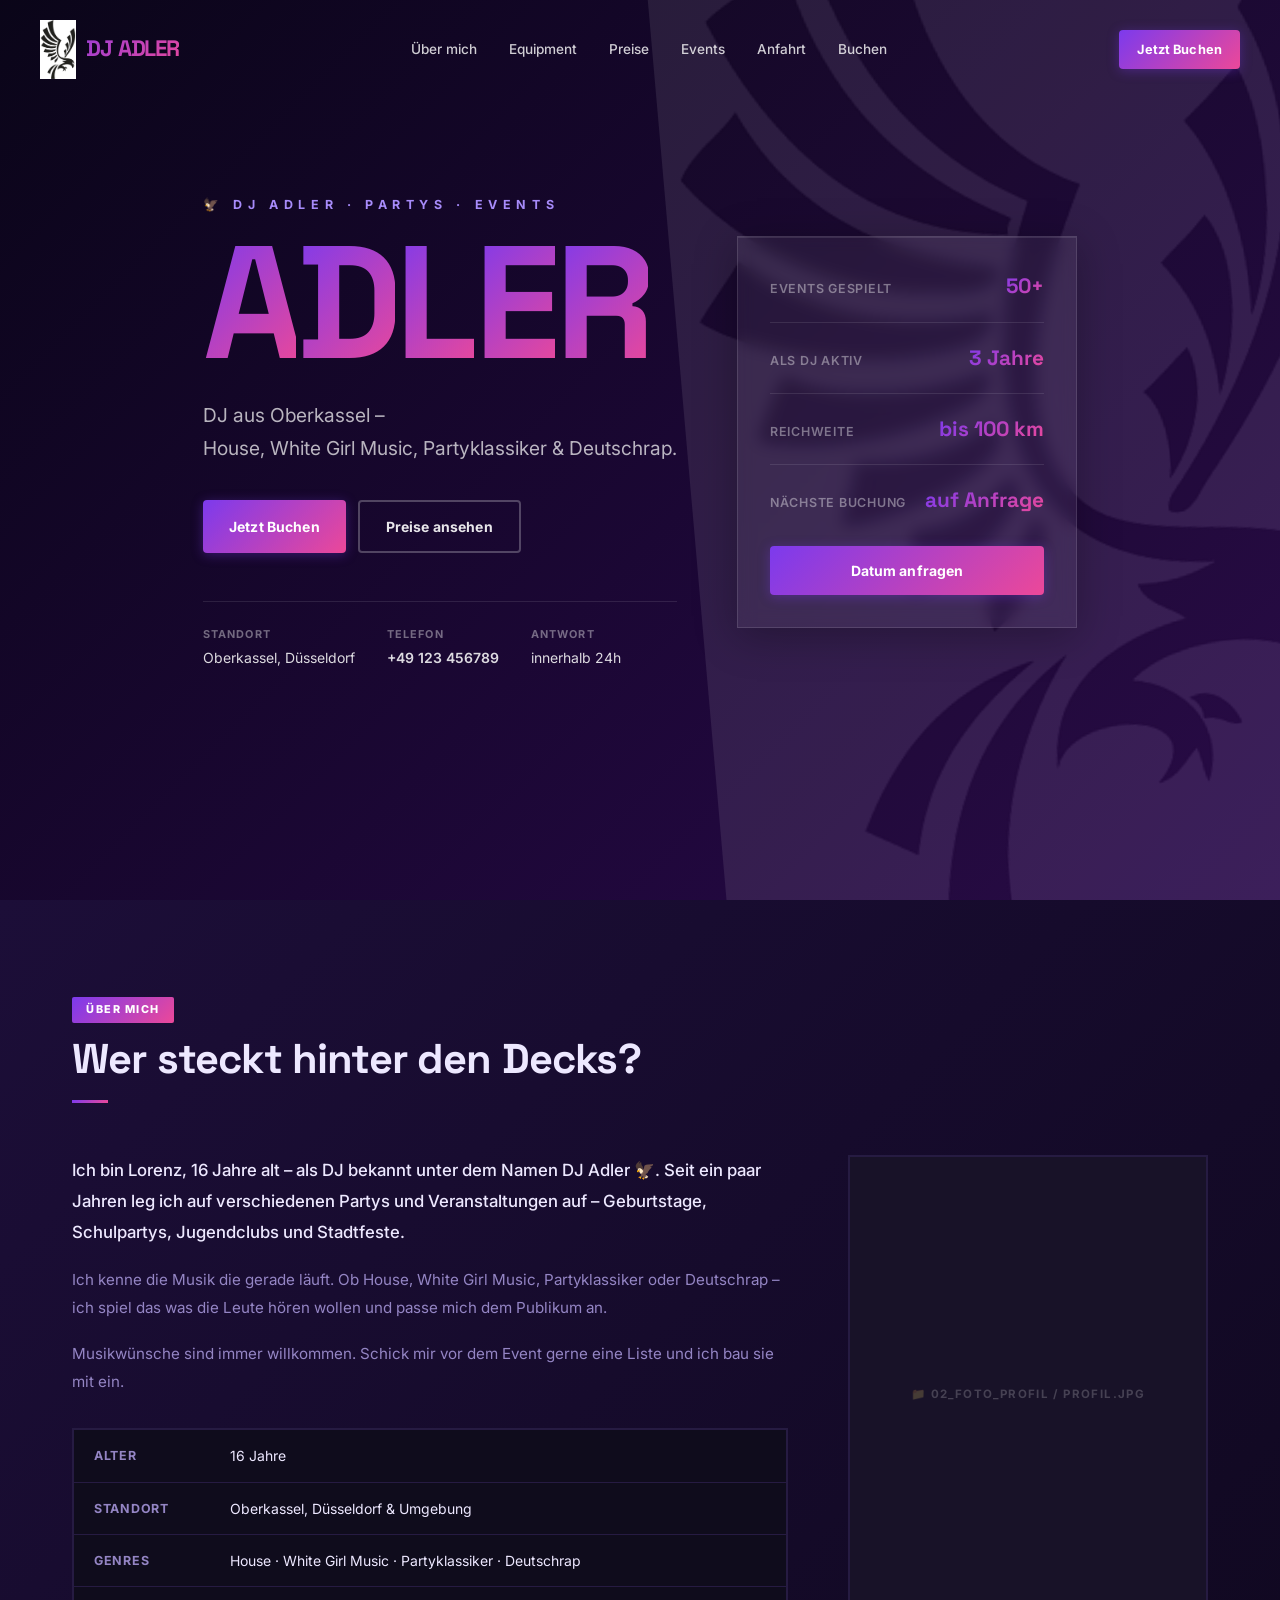
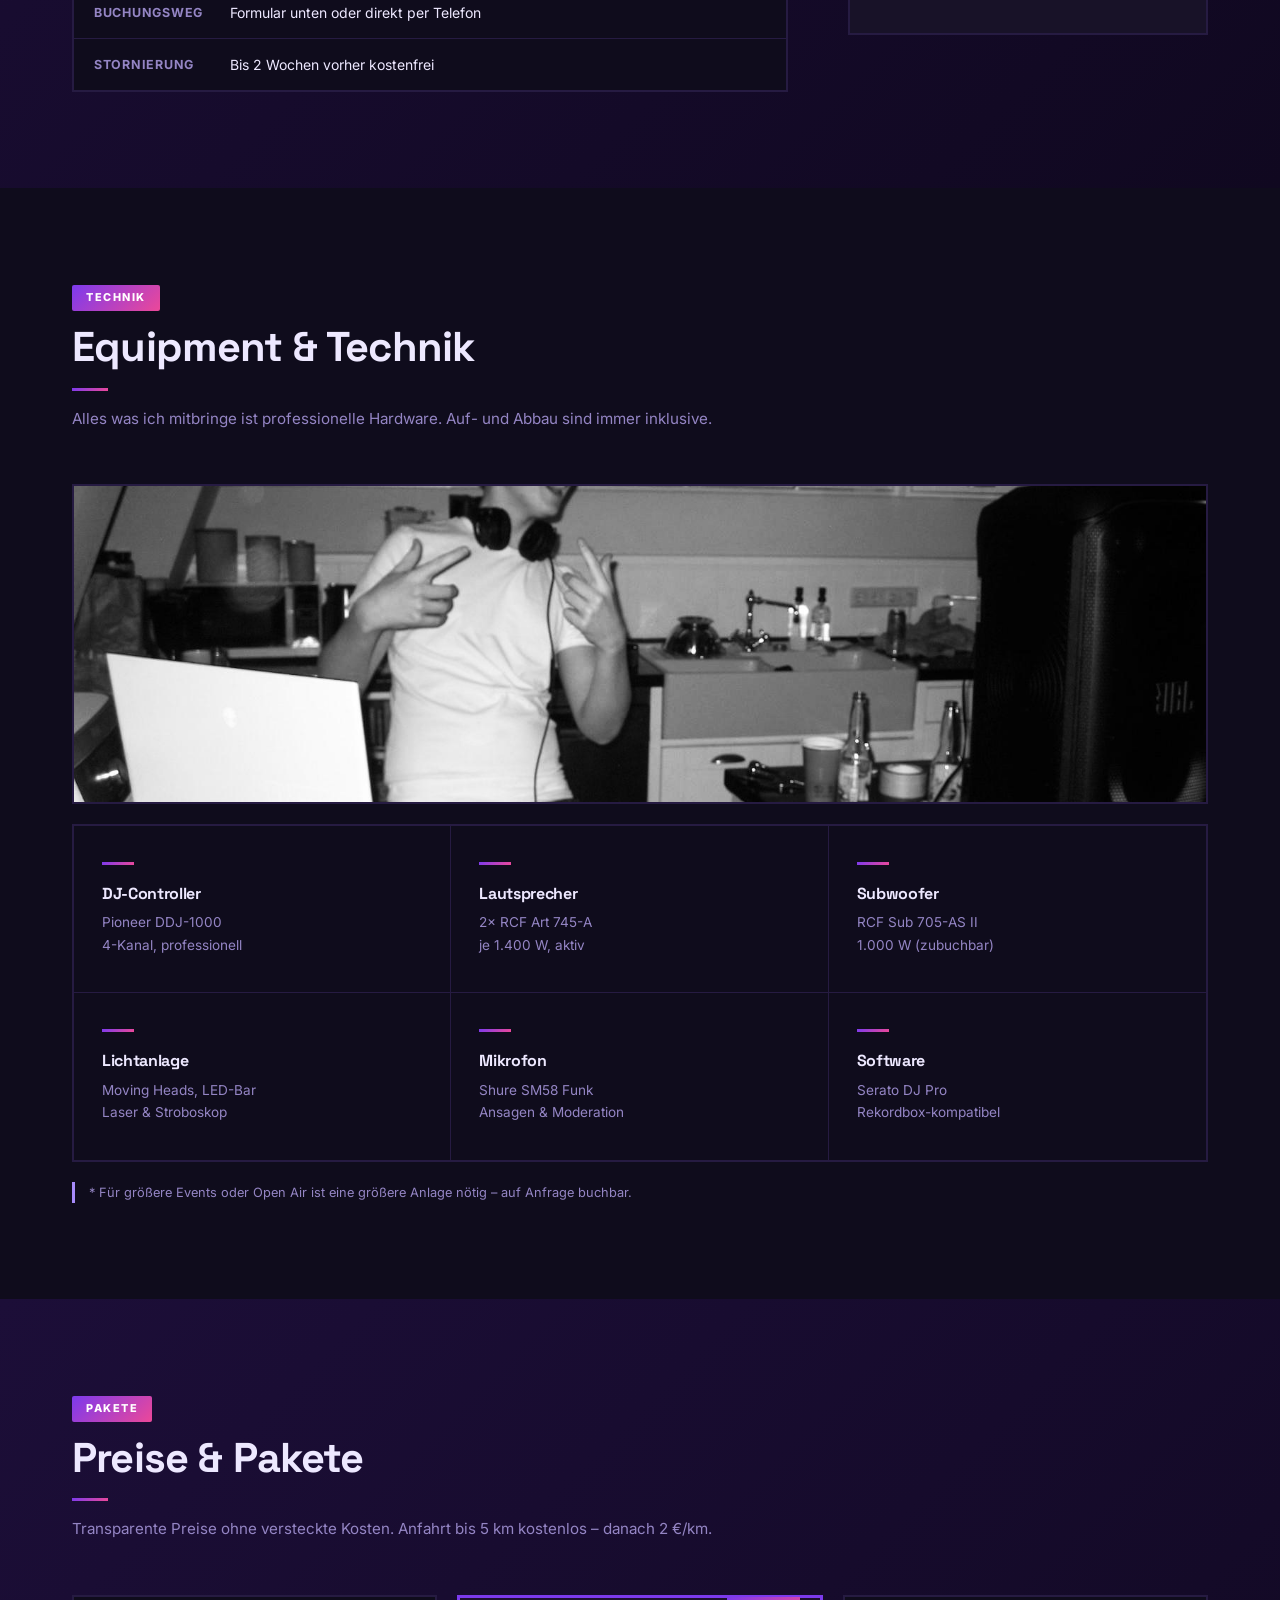
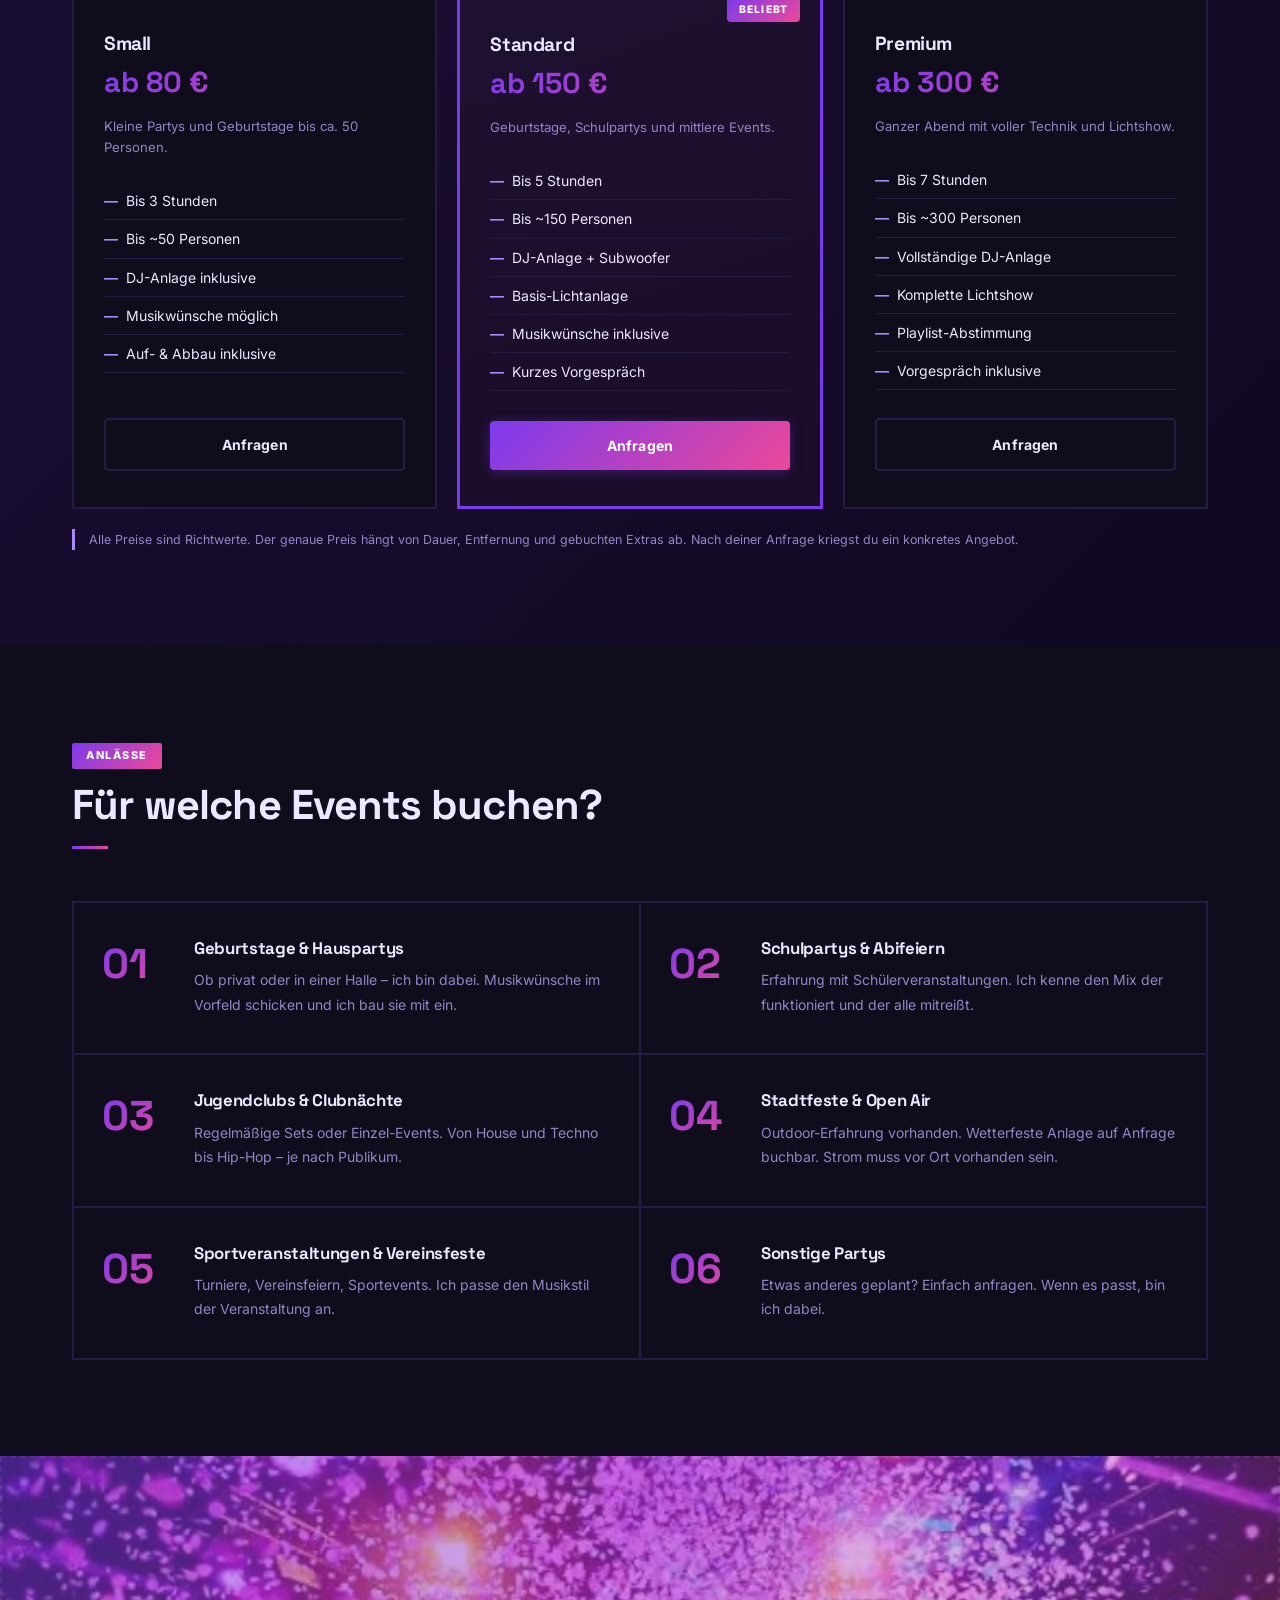
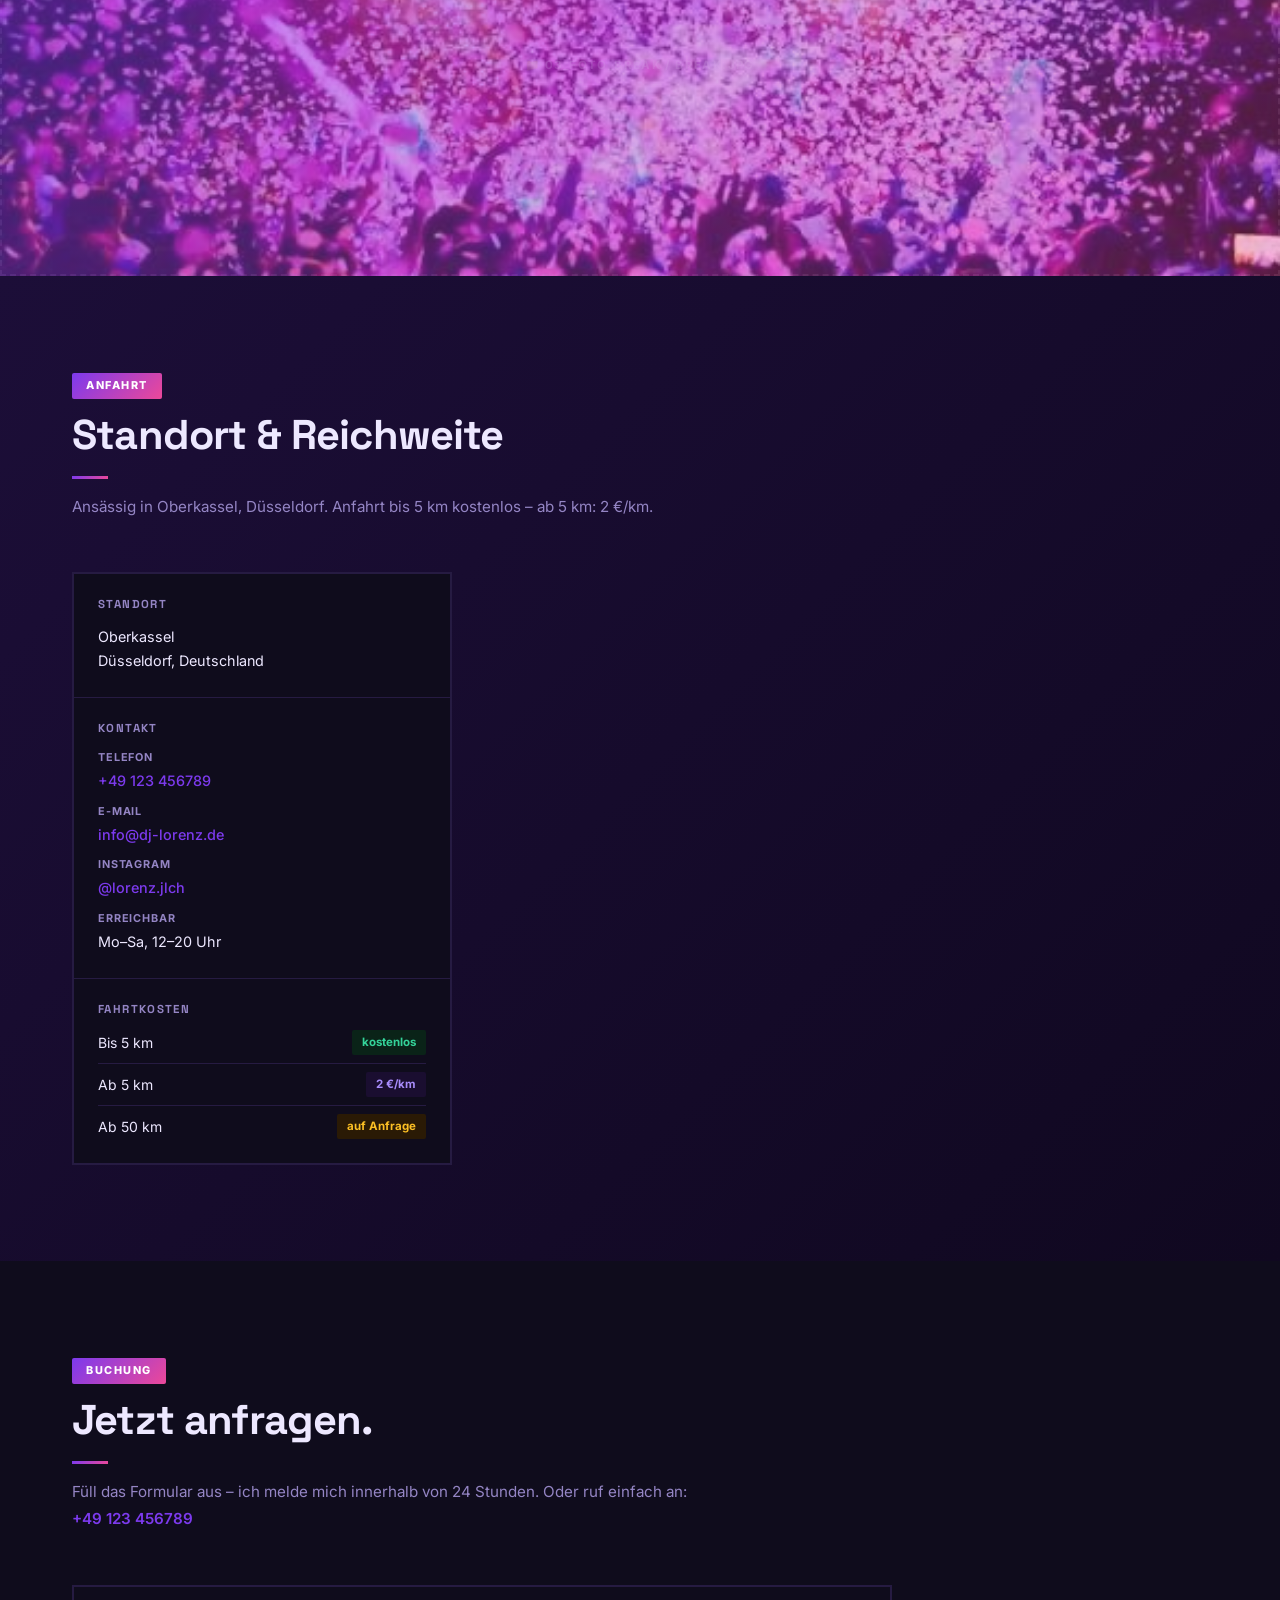
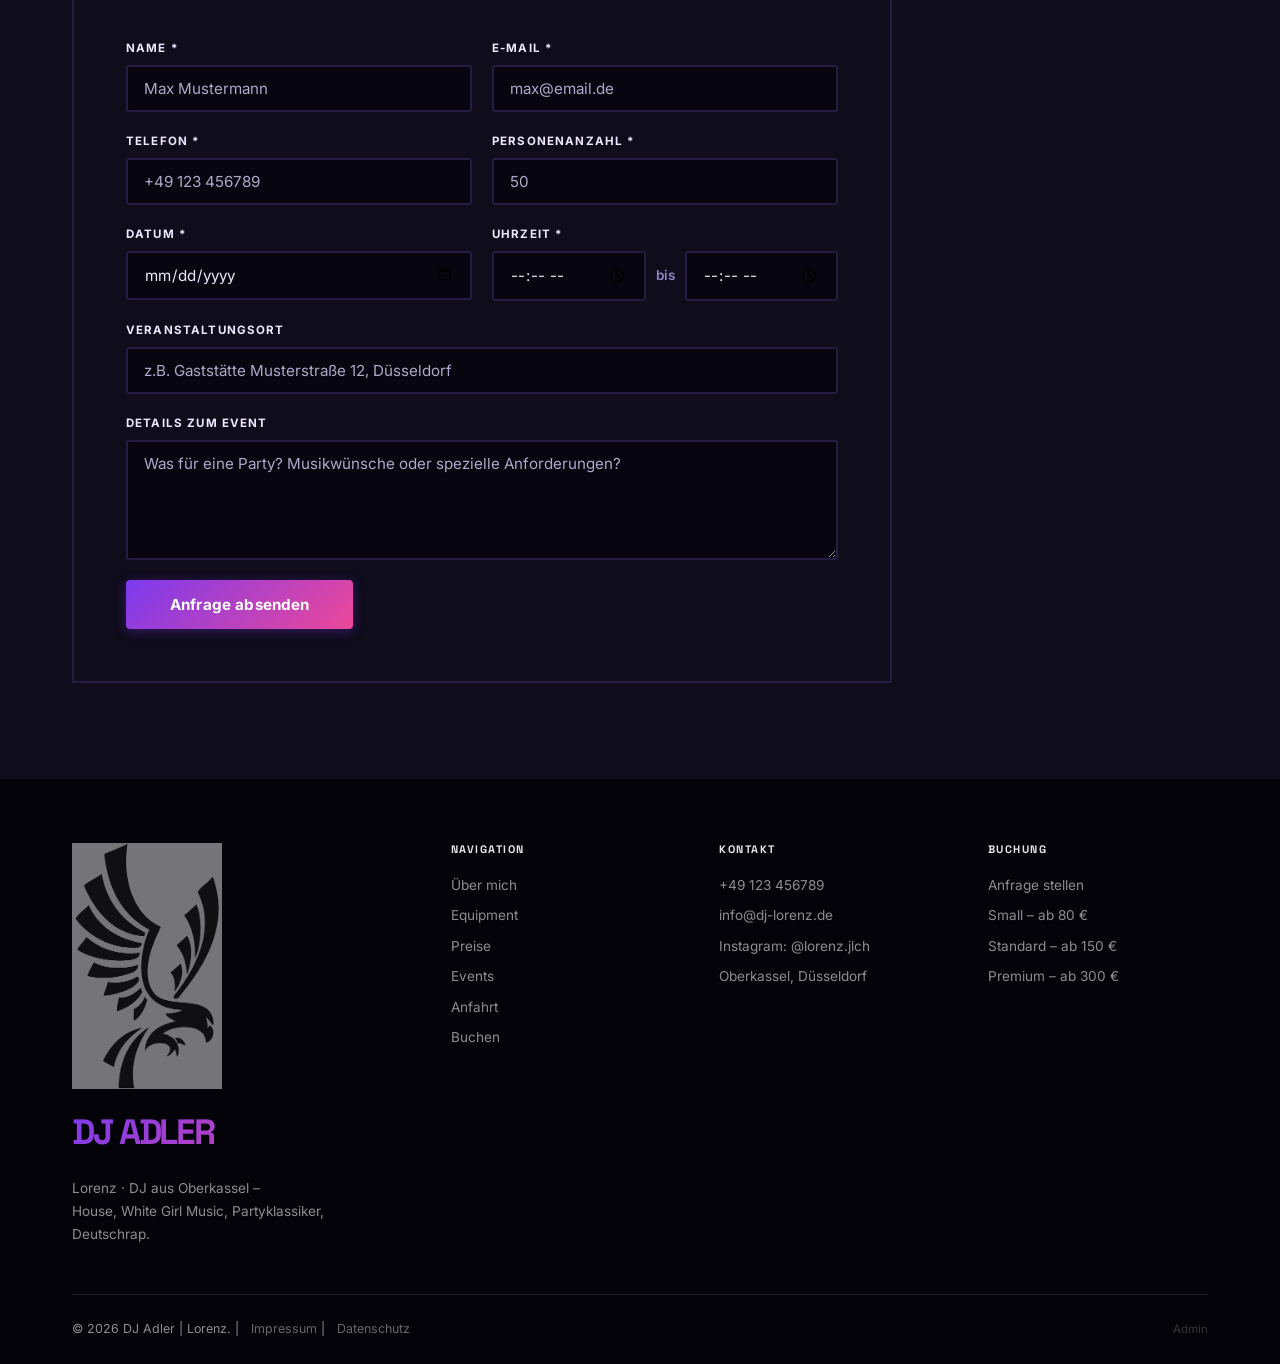
==== index.html @ 22cf50ed "Fix: update copyright year to 2026 https://claude.ai/code/session_01JucQbv1avE3QS12mH7BbuG" ====
<!DOCTYPE html>
<html lang="de">
<head>
  <meta charset="UTF-8">
  <meta name="viewport" content="width=device-width, initial-scale=1.0">
  <title>DJ Adler – Partys, Geburtstage & mehr</title>
  <meta name="description" content="DJ Adler (Lorenz) aus Oberkassel – House, White Girl Music, Partyklassiker & Deutschrap. Buchung für Partys, Geburtstage und Events.">
  <link rel="preconnect" href="https://fonts.googleapis.com">
  <link rel="preconnect" href="https://fonts.gstatic.com" crossorigin>
  <link href="https://fonts.googleapis.com/css2?family=Space+Grotesk:wght@400;500;600;700;800&family=Inter:wght@400;500;600;700&display=swap" rel="stylesheet">
  <link rel="stylesheet" href="style.css">
</head>
<body>

  <!-- ── NAVIGATION ── -->
  <nav class="navbar" id="navbar">
    <a href="#" class="nav-logo">
      <img src="05_GRAFIK_Adler/adler.png" alt="" class="nav-eagle" onerror="this.style.display='none'">
      DJ ADLER
    </a>
    <ul class="nav-links" id="nav-links">
      <li><a href="#about">Über mich</a></li>
      <li><a href="#equipment">Equipment</a></li>
      <li><a href="#preise">Preise</a></li>
      <li><a href="#events">Events</a></li>
      <li><a href="#anfahrt">Anfahrt</a></li>
      <li><a href="#booking">Buchen</a></li>
    </ul>
    <div class="nav-right">
      <a href="#booking" class="btn btn-primary btn-sm nav-cta">Jetzt Buchen</a>
      <button class="nav-hamburger" id="nav-hamburger" aria-label="Menü öffnen" aria-expanded="false">
        <span></span>
        <span></span>
        <span></span>
      </button>
    </div>
  </nav>

  <!-- ── HERO ── -->
  <section class="hero" id="hero">
    <div class="hero-media">
      <!--
        VIDEO: Eigenes DJ-Video hier einfügen.
        Einfach src="hero.mp4" auf den eigenen Dateinamen ändern.
        Das Poster-Bild (poster="hero-poster.jpg") wird angezeigt solange das Video lädt.
      -->
      <video class="hero-video" autoplay muted loop playsinline poster="01_VIDEO_Hero/poster.jpg">
        <source src="01_VIDEO_Hero/hero.mp4" type="video/mp4">
      </video>
      <div class="hero-overlay"></div>
    </div>

    <!-- Großer Adler als Hintergrund-Element -->
    <div class="hero-eagle" aria-hidden="true">
      <img src="05_GRAFIK_Adler/adler.png" alt="" style="width:100%;height:100%;object-fit:contain;" onerror="this.style.display='none'">
    </div>
    <div class="container hero-inner">
      <div class="hero-left">
        <p class="hero-eyebrow">🦅 DJ Adler &middot; Partys &middot; Events</p>
        <h1 class="hero-title"><span>A</span><span>D</span><span>L</span><span>E</span><span>R</span></h1>
        <p class="hero-tagline">
          DJ aus Oberkassel –<br>
          House, White Girl Music, Partyklassiker &amp; Deutschrap.
        </p>
        <div class="hero-actions">
          <a href="#booking" class="btn btn-primary">Jetzt Buchen</a>
          <a href="#preise" class="btn btn-outline">Preise ansehen</a>
        </div>
        <div class="hero-quick">
          <div class="quick-item">
            <span class="quick-label">Standort</span>
            <span>Oberkassel, Düsseldorf</span>
          </div>
          <div class="quick-item">
            <span class="quick-label">Telefon</span>
            <a href="tel:+49123456789">+49 123 456789</a>
          </div>
          <div class="quick-item">
            <span class="quick-label">Antwort</span>
            <span>innerhalb 24h</span>
          </div>
        </div>
      </div>
      <div class="hero-right">
        <div class="hero-card">
          <div class="hc-row">
            <span class="hc-label">Events gespielt</span>
            <span class="hc-val" data-counter="50" data-suffix="+">50+</span>
          </div>
          <div class="hc-divider"></div>
          <div class="hc-row">
            <span class="hc-label">Als DJ aktiv</span>
            <span class="hc-val">3 Jahre</span>
          </div>
          <div class="hc-divider"></div>
          <div class="hc-row">
            <span class="hc-label">Reichweite</span>
            <span class="hc-val">bis 100 km</span>
          </div>
          <div class="hc-divider"></div>
          <div class="hc-row">
            <span class="hc-label">Nächste Buchung</span>
            <span class="hc-val">auf Anfrage</span>
          </div>
          <a href="#booking" class="btn btn-primary" style="width:100%;justify-content:center;margin-top:28px">
            Datum anfragen
          </a>
        </div>
      </div>
    </div>
  </section>

  <!-- ── ÜBER MICH ── -->
  <section class="about" id="about">
    <div class="container">
      <div class="section-header" data-reveal>
        <span class="section-tag">Über mich</span>
        <h2>Wer steckt hinter den Decks?</h2>
      </div>
      <div class="about-grid">
        <div class="about-left" data-reveal data-reveal-delay="1">
          <p class="about-lead">
            Ich bin Lorenz, 16 Jahre alt – als DJ bekannt unter dem Namen DJ Adler 🦅. Seit ein paar Jahren leg ich auf
            verschiedenen Partys und Veranstaltungen auf – Geburtstage, Schulpartys, Jugendclubs
            und Stadtfeste.
          </p>
          <p>
            Ich kenne die Musik die gerade läuft. Ob House, White Girl Music, Partyklassiker
            oder Deutschrap – ich spiel das was die Leute hören wollen und passe mich dem
            Publikum an.
          </p>
          <p>
            Musikwünsche sind immer willkommen. Schick mir vor dem Event gerne eine Liste und
            ich bau sie mit ein.
          </p>
          <div class="about-facts">
            <div class="fact-row">
              <span class="fact-key">Alter</span>
              <span class="fact-val">16 Jahre</span>
            </div>
            <div class="fact-row">
              <span class="fact-key">Standort</span>
              <span class="fact-val">Oberkassel, Düsseldorf &amp; Umgebung</span>
            </div>
            <div class="fact-row">
              <span class="fact-key">Genres</span>
              <span class="fact-val">House · White Girl Music · Partyklassiker · Deutschrap</span>
            </div>
            <div class="fact-row">
              <span class="fact-key">Buchungsweg</span>
              <span class="fact-val">Formular unten oder direkt per Telefon</span>
            </div>
            <div class="fact-row">
              <span class="fact-key">Stornierung</span>
              <span class="fact-val">Bis 2 Wochen vorher kostenfrei</span>
            </div>
          </div>
        </div>
        <div class="about-photo" data-reveal data-reveal-delay="2">
          <img src="02_FOTO_Profil/profil.jpg" alt="Lorenz – DJ Adler" onerror="this.style.display='none'">
          <div class="photo-placeholder">📁 02_FOTO_Profil / profil.jpg</div>
        </div>
      </div>
    </div>
  </section>

  <!-- ── EQUIPMENT & TECHNIK ── -->
  <section class="equipment" id="equipment">
    <div class="container">
      <div class="section-header" data-reveal>
        <span class="section-tag">Technik</span>
        <h2>Equipment &amp; Technik</h2>
        <p class="section-sub">
          Alles was ich mitbringe ist professionelle Hardware.
          Auf- und Abbau sind immer inklusive.
        </p>
      </div>
      <div class="equip-photo-wrap" data-reveal>
        <img src="04_FOTO_Setup/setup.jpg" alt="DJ Setup – Lorenz" class="equip-photo" onerror="this.style.display='none'">
        <div class="equip-photo-placeholder">📁 04_FOTO_Setup / setup.jpg</div>
      </div>
      <div class="equipment-grid">
        <div class="equip-card" data-reveal data-reveal-delay="1">
          <h3>DJ-Controller</h3>
          <p>Pioneer DDJ-1000<br>4-Kanal, professionell</p>
        </div>
        <div class="equip-card" data-reveal data-reveal-delay="2">
          <h3>Lautsprecher</h3>
          <p>2× RCF Art 745-A<br>je 1.400 W, aktiv</p>
        </div>
        <div class="equip-card" data-reveal data-reveal-delay="3">
          <h3>Subwoofer</h3>
          <p>RCF Sub 705-AS II<br>1.000 W (zubuchbar)</p>
        </div>
        <div class="equip-card" data-reveal data-reveal-delay="4">
          <h3>Lichtanlage</h3>
          <p>Moving Heads, LED-Bar<br>Laser &amp; Stroboskop</p>
        </div>
        <div class="equip-card" data-reveal data-reveal-delay="5">
          <h3>Mikrofon</h3>
          <p>Shure SM58 Funk<br>Ansagen &amp; Moderation</p>
        </div>
        <div class="equip-card" data-reveal data-reveal-delay="6">
          <h3>Software</h3>
          <p>Serato DJ Pro<br>Rekordbox-kompatibel</p>
        </div>
      </div>
      <p class="equip-note">
        * Für größere Events oder Open Air ist eine größere Anlage nötig – auf Anfrage buchbar.
      </p>
    </div>
  </section>

  <!-- ── PREISE ── -->
  <section class="preise" id="preise">
    <div class="container">
      <div class="section-header" data-reveal>
        <span class="section-tag">Pakete</span>
        <h2>Preise &amp; Pakete</h2>
        <p class="section-sub">
          Transparente Preise ohne versteckte Kosten.
          Anfahrt bis 5 km kostenlos – danach 2 €/km.
        </p>
      </div>
      <div class="preise-grid">

        <div class="preis-card" data-reveal data-reveal-delay="1">
          <div class="preis-head">
            <h3>Small</h3>
            <div class="preis-val">ab 80 €</div>
          </div>
          <div class="preis-desc">Kleine Partys und Geburtstage bis ca. 50 Personen.</div>
          <ul class="preis-list">
            <li>Bis 3 Stunden</li>
            <li>Bis ~50 Personen</li>
            <li>DJ-Anlage inklusive</li>
            <li>Musikwünsche möglich</li>
            <li>Auf- &amp; Abbau inklusive</li>
          </ul>
          <a href="#booking" class="btn btn-outline" style="width:100%;justify-content:center;">Anfragen</a>
        </div>

        <div class="preis-card preis-highlight" data-reveal data-reveal-delay="2">
          <div class="preis-badge">Beliebt</div>
          <div class="preis-head">
            <h3>Standard</h3>
            <div class="preis-val">ab 150 €</div>
          </div>
          <div class="preis-desc">Geburtstage, Schulpartys und mittlere Events.</div>
          <ul class="preis-list">
            <li>Bis 5 Stunden</li>
            <li>Bis ~150 Personen</li>
            <li>DJ-Anlage + Subwoofer</li>
            <li>Basis-Lichtanlage</li>
            <li>Musikwünsche inklusive</li>
            <li>Kurzes Vorgespräch</li>
          </ul>
          <a href="#booking" class="btn btn-primary" style="width:100%;justify-content:center;">Anfragen</a>
        </div>

        <div class="preis-card" data-reveal data-reveal-delay="3">
          <div class="preis-head">
            <h3>Premium</h3>
            <div class="preis-val">ab 300 €</div>
          </div>
          <div class="preis-desc">Ganzer Abend mit voller Technik und Lichtshow.</div>
          <ul class="preis-list">
            <li>Bis 7 Stunden</li>
            <li>Bis ~300 Personen</li>
            <li>Vollständige DJ-Anlage</li>
            <li>Komplette Lichtshow</li>
            <li>Playlist-Abstimmung</li>
            <li>Vorgespräch inklusive</li>
          </ul>
          <a href="#booking" class="btn btn-outline" style="width:100%;justify-content:center;">Anfragen</a>
        </div>

      </div>
      <p class="preise-note">
        Alle Preise sind Richtwerte. Der genaue Preis hängt von Dauer, Entfernung und
        gebuchten Extras ab. Nach deiner Anfrage kriegst du ein konkretes Angebot.
      </p>
    </div>
  </section>

  <!-- ── EVENTS & ANLÄSSE ── -->
  <section class="events" id="events">
    <div class="container">
      <div class="section-header" data-reveal>
        <span class="section-tag">Anlässe</span>
        <h2>Für welche Events buchen?</h2>
      </div>
      <div class="events-grid">
        <div class="event-item" data-reveal data-reveal-delay="1">
          <span class="event-nr">01</span>
          <div class="event-body">
            <h3>Geburtstage &amp; Hauspartys</h3>
            <p>Ob privat oder in einer Halle – ich bin dabei. Musikwünsche im
            Vorfeld schicken und ich bau sie mit ein.</p>
          </div>
        </div>
        <div class="event-item" data-reveal data-reveal-delay="2">
          <span class="event-nr">02</span>
          <div class="event-body">
            <h3>Schulpartys &amp; Abifeiern</h3>
            <p>Erfahrung mit Schülerveranstaltungen. Ich kenne den Mix der
            funktioniert und der alle mitreißt.</p>
          </div>
        </div>
        <div class="event-item" data-reveal data-reveal-delay="3">
          <span class="event-nr">03</span>
          <div class="event-body">
            <h3>Jugendclubs &amp; Clubnächte</h3>
            <p>Regelmäßige Sets oder Einzel-Events. Von House und Techno bis
            Hip-Hop – je nach Publikum.</p>
          </div>
        </div>
        <div class="event-item" data-reveal data-reveal-delay="4">
          <span class="event-nr">04</span>
          <div class="event-body">
            <h3>Stadtfeste &amp; Open Air</h3>
            <p>Outdoor-Erfahrung vorhanden. Wetterfeste Anlage auf Anfrage
            buchbar. Strom muss vor Ort vorhanden sein.</p>
          </div>
        </div>
        <div class="event-item" data-reveal data-reveal-delay="5">
          <span class="event-nr">05</span>
          <div class="event-body">
            <h3>Sportveranstaltungen &amp; Vereinsfeste</h3>
            <p>Turniere, Vereinsfeiern, Sportevents. Ich passe den Musikstil
            der Veranstaltung an.</p>
          </div>
        </div>
        <div class="event-item" data-reveal data-reveal-delay="6">
          <span class="event-nr">06</span>
          <div class="event-body">
            <h3>Sonstige Partys</h3>
            <p>Etwas anderes geplant? Einfach anfragen. Wenn es passt, bin
            ich dabei.</p>
          </div>
        </div>
      </div>
    </div>
  </section>

  <!-- ── FOTO-BREAK ── -->
  <div class="photo-break">
    <img src="03_FOTO_Break/break.jpg" alt="Atmosphäre – DJ Adler" class="photo-break-img" onerror="this.style.display='none'">
    <div class="photo-break-placeholder">📁 03_FOTO_Break / break.jpg</div>
    <div class="photo-break-overlay"></div>
  </div>

  <!-- ── ANFAHRT ── -->
  <section class="anfahrt" id="anfahrt">
    <div class="container">
      <div class="section-header" data-reveal>
        <span class="section-tag">Anfahrt</span>
        <h2>Standort &amp; Reichweite</h2>
        <p class="section-sub">
          Ansässig in Oberkassel, Düsseldorf. Anfahrt bis 5 km kostenlos – ab 5 km: 2 €/km.
        </p>
      </div>
      <div class="anfahrt-grid">
        <div class="anfahrt-info" data-reveal data-reveal-delay="1">
          <div class="anfahrt-block">
            <h3>Standort</h3>
            <p>Oberkassel<br>Düsseldorf, Deutschland</p>
            <!-- Ersetze Oberkassel und Düsseldorf mit dem echten Stadtteil/Stadt -->
          </div>
          <div class="anfahrt-block">
            <h3>Kontakt</h3>
            <p>
              <span class="contact-label">Telefon</span>
              <a href="tel:+49123456789">+49 123 456789</a>
            </p>
            <p>
              <span class="contact-label">E-Mail</span>
              <a href="mailto:info@dj-lorenz.de">info@dj-lorenz.de</a>
            </p>
            <p>
              <span class="contact-label">Instagram</span>
              <a href="https://www.instagram.com/lorenz.jlch" target="_blank" rel="noopener">@lorenz.jlch</a>
            </p>
            <p>
              <span class="contact-label">Erreichbar</span>
              Mo–Sa, 12–20 Uhr
            </p>
          </div>
          <div class="anfahrt-block">
            <h3>Fahrtkosten</h3>
            <div class="rw-table">
              <div class="rw-row">
                <span>Bis 5 km</span>
                <span class="rw-badge rw-gratis">kostenlos</span>
              </div>
              <div class="rw-row">
                <span>Ab 5 km</span>
                <span class="rw-badge rw-kosten">2 €/km</span>
              </div>
              <div class="rw-row">
                <span>Ab 50 km</span>
                <span class="rw-badge rw-anfrage">auf Anfrage</span>
              </div>
            </div>
          </div>
        </div>
        <div class="anfahrt-map" data-reveal data-reveal-delay="2">
          <!--
            Ersetze "Kreuzberg,Berlin" in der src mit deinem Stadtteil+Stadt.
            z=14 ist der Zoom-Level (höher = näher).
          -->
          <iframe
            src="https://maps.google.com/maps?q=Oberkassel,Düsseldorf,Deutschland&z=14&output=embed&hl=de"
            width="100%"
            height="100%"
            style="border:0;min-height:400px;display:block;"
            allowfullscreen=""
            loading="lazy"
            referrerpolicy="no-referrer-when-downgrade"
            title="Standort auf der Karte"
          ></iframe>
        </div>
      </div>
    </div>
  </section>

  <!-- ── BUCHUNG ── -->
  <section class="booking" id="booking">
    <div class="container">
      <div class="section-header" data-reveal>
        <span class="section-tag">Buchung</span>
        <h2>Jetzt anfragen.</h2>
        <p class="section-sub">
          Füll das Formular aus – ich melde mich innerhalb von 24 Stunden.
          Oder ruf einfach an: <a href="tel:+49123456789">+49 123 456789</a>
        </p>
      </div>
      <form class="booking-form" id="booking-form" novalidate data-reveal data-reveal-delay="1">
        <div class="form-grid">
          <div class="form-group">
            <label for="name">Name *</label>
            <input type="text" id="name" name="name" placeholder="Max Mustermann" required>
          </div>
          <div class="form-group">
            <label for="email">E-Mail *</label>
            <input type="email" id="email" name="email" placeholder="max@email.de" required>
          </div>
          <div class="form-group">
            <label for="phone">Telefon *</label>
            <input type="tel" id="phone" name="phone" placeholder="+49 123 456789" required>
          </div>
          <div class="form-group">
            <label for="guest_count">Personenanzahl *</label>
            <input type="number" id="guest_count" name="guest_count" placeholder="50" min="1" max="10000" required>
          </div>
          <div class="form-group">
            <label for="event_date">Datum *</label>
            <input type="date" id="event_date" name="event_date" required>
          </div>
          <div class="form-group">
            <label>Uhrzeit *</label>
            <div class="time-range">
              <input type="time" id="event_time" name="event_time" required>
              <span class="time-sep">bis</span>
              <input type="time" id="event_time_end" name="event_time_end">
            </div>
          </div>
          <div class="form-group full">
            <label for="event_location">Veranstaltungsort</label>
            <input type="text" id="event_location" name="event_location" placeholder="z.B. Gaststätte Musterstraße 12, Düsseldorf">
          </div>
          <div class="form-group full">
            <label for="message">Details zum Event</label>
            <textarea
              id="message"
              name="message"
              placeholder="Was für eine Party? Musikwünsche oder spezielle Anforderungen?"
            ></textarea>
          </div>
        </div>
        <div class="form-submit">
          <button type="submit" class="btn btn-primary" id="submit-btn">
            Anfrage absenden
          </button>
        </div>
        <div class="form-message" id="form-message" role="alert"></div>
      </form>
    </div>
  </section>

  <!-- ── FOOTER ── -->
  <footer class="footer">
    <div class="container">
      <div class="footer-top">
        <div class="footer-brand">
          <img src="05_GRAFIK_Adler/adler.png" alt="" class="footer-eagle-svg" onerror="this.style.display='none'">
          <span class="footer-logo">DJ ADLER</span>
          <p>Lorenz · DJ aus Oberkassel –<br>House, White Girl Music, Partyklassiker, Deutschrap.</p>
        </div>
        <div class="footer-col">
          <h4>Navigation</h4>
          <ul>
            <li><a href="#about">Über mich</a></li>
            <li><a href="#equipment">Equipment</a></li>
            <li><a href="#preise">Preise</a></li>
            <li><a href="#events">Events</a></li>
            <li><a href="#anfahrt">Anfahrt</a></li>
            <li><a href="#booking">Buchen</a></li>
          </ul>
        </div>
        <div class="footer-col">
          <h4>Kontakt</h4>
          <ul>
            <li><a href="tel:+49123456789">+49 123 456789</a></li>
            <li><a href="mailto:info@dj-lorenz.de">info@dj-lorenz.de</a></li>
            <li><a href="https://www.instagram.com/lorenz.jlch" target="_blank" rel="noopener">Instagram: @lorenz.jlch</a></li>
            <li>Oberkassel, Düsseldorf</li>
          </ul>
        </div>
        <div class="footer-col">
          <h4>Buchung</h4>
          <ul>
            <li><a href="#booking">Anfrage stellen</a></li>
            <li><a href="#preise">Small – ab 80 €</a></li>
            <li><a href="#preise">Standard – ab 150 €</a></li>
            <li><a href="#preise">Premium – ab 300 €</a></li>
          </ul>
        </div>
      </div>
      <div class="footer-bottom">
        <p>© 2026 DJ Adler | Lorenz. | <a href="#">Impressum</a> | <a href="#">Datenschutz</a></p>
        <a href="admin.html" class="footer-admin">Admin</a>
      </div>
    </div>
  </footer>

  <script src="https://cdn.jsdelivr.net/npm/@supabase/supabase-js@2"></script>
  <script src="config.js"></script>
  <script src="booking.js"></script>

</body>
</html>
---- style.css ----
/* === RESET & VARIABLES === */
*, *::before, *::after { box-sizing: border-box; margin: 0; padding: 0; }
html { overflow-x: hidden; }

:root {
  --bg:           #07050F;
  --white:        #0F0C1C;
  --surface:      #181228;

  --purple:       #7C3AED;
  --purple-light: #A78BFA;
  --pink:         #EC4899;

  --text:         #EDE8FF;
  --text-muted:   #9485C4;
  --border:       #261B42;

  --gradient:      linear-gradient(135deg, #7C3AED 0%, #EC4899 100%);
  --gradient-soft: linear-gradient(135deg, #1C0E38 0%, #100820 100%);

  /* Kein Pill-Design, scharfe Ecken */
  --radius-sm:   3px;
  --radius-md:   4px;
  --radius-lg:   4px;
  --radius-full: 4px;

  --shadow-sm: 0 1px 4px  rgba(0,0,0,.5);
  --shadow-md: 0 4px 20px rgba(0,0,0,.6);

  --ease: 0.25s ease;
}

html { scroll-behavior: smooth; }

body {
  font-family: 'Inter', sans-serif;
  background: var(--bg);
  color: var(--text);
  overflow-x: hidden;
  line-height: 1.65;
  font-size: 15px;
}

h1, h2, h3, h4 {
  font-family: 'Space Grotesk', sans-serif;
  line-height: 1.15;
  letter-spacing: -0.02em;
}

a { color: var(--purple); text-decoration: none; }
a:hover { text-decoration: underline; }

/* === LAYOUT === */
.container {
  max-width: 1200px;
  margin: 0 auto;
  padding: 0 32px;
}

section { padding: 96px 0; }

.section-header { margin-bottom: 52px; }
.section-header h2 { font-size: clamp(1.8rem, 3.5vw, 2.6rem); margin-top: 12px; }

.section-tag {
  display: inline-block;
  padding: 4px 14px;
  background: var(--gradient);
  color: white;
  font-size: 0.68rem;
  font-weight: 800;
  text-transform: uppercase;
  letter-spacing: 0.14em;
  border-radius: 2px;
}

.section-sub {
  color: var(--text-muted);
  font-size: 0.95rem;
  margin-top: 14px;
  max-width: 640px;
  line-height: 1.8;
}

/* === BUTTONS === */
.btn {
  display: inline-flex;
  align-items: center;
  gap: 8px;
  padding: 13px 26px;
  border-radius: 4px;
  font-weight: 700;
  font-size: 0.875rem;
  font-family: inherit;
  text-decoration: none;
  cursor: pointer;
  border: none;
  transition: var(--ease);
  letter-spacing: 0.01em;
}

.btn-primary {
  background: var(--gradient);
  color: white;
  box-shadow: 0 2px 12px rgba(124,58,237,.35);
}
.btn-primary:hover {
  transform: translateY(-1px);
  box-shadow: 0 6px 22px rgba(124,58,237,.50);
  text-decoration: none;
}

.btn-outline {
  background: transparent;
  color: var(--text);
  border: 2px solid var(--border);
}
.btn-outline:hover {
  border-color: var(--purple);
  color: var(--purple);
  text-decoration: none;
}

.btn-sm { padding: 9px 18px; font-size: 0.8rem; }

/* === NAVBAR === */
.navbar {
  position: fixed;
  top: 0; left: 0; right: 0;
  z-index: 1000;
  padding: 20px 40px;
  display: flex;
  align-items: center;
  justify-content: space-between;
  transition: var(--ease);
}

.navbar.scrolled {
  background: rgba(7, 5, 15, 0.96);
  backdrop-filter: blur(12px);
  -webkit-backdrop-filter: blur(12px);
  border-bottom: 1px solid var(--border);
  padding: 14px 40px;
}

.nav-logo {
  display: inline-flex;
  align-items: center;
  gap: 10px;
  font-family: 'Space Grotesk', sans-serif;
  font-size: 1.4rem;
  font-weight: 900;
  background: var(--gradient);
  -webkit-background-clip: text;
  -webkit-text-fill-color: transparent;
  background-clip: text;
  letter-spacing: -0.05em;
}

.nav-links {
  display: flex;
  list-style: none;
  gap: 32px;
}

.nav-links a {
  text-decoration: none;
  color: var(--text);
  font-weight: 500;
  font-size: 0.85rem;
  transition: var(--ease);
}
.nav-links a:hover { color: var(--purple); }

.nav-right {
  display: flex;
  align-items: center;
  gap: 16px;
}

/* Hamburger Button */
.nav-hamburger {
  display: none;
  flex-direction: column;
  justify-content: center;
  gap: 5px;
  background: none;
  border: none;
  cursor: pointer;
  padding: 4px;
  width: 32px;
  height: 32px;
}

.nav-hamburger span {
  display: block;
  width: 24px;
  height: 2px;
  background: linear-gradient(90deg, var(--purple), var(--pink));
  transition: transform 0.25s ease, opacity 0.25s ease;
  transform-origin: center;
}

.nav-hamburger.open span:nth-child(1) {
  transform: translateY(7px) rotate(45deg);
}
.nav-hamburger.open span:nth-child(2) {
  opacity: 0;
  transform: scaleX(0);
}
.nav-hamburger.open span:nth-child(3) {
  transform: translateY(-7px) rotate(-45deg);
}

/* === HERO === */
.hero {
  min-height: 100vh;
  background: #0A0515;
  position: relative;
  overflow: hidden;
  display: flex;
  align-items: center;
  padding-top: 100px;
}

/* Video / Foto Hintergrund */
.hero-media {
  position: absolute;
  inset: 0;
  z-index: 0;
}

.hero-video {
  width: 100%;
  height: 100%;
  object-fit: cover;
  display: block;
}

.hero-overlay {
  position: absolute;
  inset: 0;
  background: linear-gradient(
    135deg,
    rgba(10, 5, 25, 0.88) 0%,
    rgba(50, 10, 90, 0.78) 100%
  );
}

.hero-inner {
  display: grid;
  grid-template-columns: 1fr 340px;
  gap: 60px;
  align-items: center;
  position: relative;
  z-index: 2;
  padding-bottom: 40px;
}

.hero-eyebrow {
  font-size: 0.78rem;
  font-weight: 700;
  letter-spacing: 0.45em;
  text-transform: uppercase;
  color: var(--purple-light);
  margin-bottom: 16px;
}

.hero-title {
  font-size: clamp(48px, 13vw, 160px);
  font-weight: 900;
  line-height: 0.9;
  letter-spacing: -0.05em;
  margin-bottom: 24px;
}

.hero-tagline {
  font-size: clamp(1rem, 1.8vw, 1.2rem);
  color: rgba(255,255,255,.7);
  margin-bottom: 36px;
  line-height: 1.7;
}

.hero-actions {
  display: flex;
  gap: 12px;
  flex-wrap: wrap;
  margin-bottom: 48px;
}

/* Outline-Button auf dunklem Hintergrund */
.hero-left .btn-outline {
  color: rgba(255,255,255,.9);
  border-color: rgba(255,255,255,.25);
}
.hero-left .btn-outline:hover {
  border-color: white;
  color: white;
}

.hero-quick {
  display: flex;
  gap: 32px;
  flex-wrap: wrap;
  padding-top: 24px;
  border-top: 1px solid rgba(255,255,255,.1);
}

.quick-item {
  display: flex;
  flex-direction: column;
  gap: 2px;
  font-size: 0.875rem;
  color: rgba(255,255,255,.85);
}

.quick-label {
  font-size: 0.68rem;
  font-weight: 700;
  text-transform: uppercase;
  letter-spacing: 0.1em;
  color: rgba(255,255,255,.4);
}

.quick-item a { color: rgba(255,255,255,.85); text-decoration: none; font-weight: 600; }
.quick-item a:hover { color: white; }

/* Hero Karte rechts – Glas auf dunklem BG */
.hero-card {
  background: rgba(255,255,255,.06);
  border: 1px solid rgba(255,255,255,.12);
  padding: 32px;
  backdrop-filter: blur(8px);
  -webkit-backdrop-filter: blur(8px);
}

.hc-row {
  display: flex;
  justify-content: space-between;
  align-items: baseline;
  gap: 12px;
}

.hc-label {
  font-size: 0.78rem;
  font-weight: 600;
  text-transform: uppercase;
  letter-spacing: 0.06em;
  color: rgba(255,255,255,.4);
}

.hc-val {
  font-family: 'Space Grotesk', sans-serif;
  font-size: 1.3rem;
  font-weight: 800;
  background: var(--gradient);
  -webkit-background-clip: text;
  -webkit-text-fill-color: transparent;
  background-clip: text;
}

.hc-divider {
  height: 1px;
  background: rgba(255,255,255,.1);
  margin: 18px 0;
}

/* Navbar-Links weiß auf dunklem Hero – nur Desktop, nicht im mobilen Dropdown */
@media (min-width: 769px) {
  .navbar:not(.scrolled) .nav-links a { color: rgba(255,255,255,.8); }
  .navbar:not(.scrolled) .nav-links a:hover { color: white; }
}

/* === ÜBER MICH === */
.about { background: var(--gradient-soft); }

.about-grid {
  display: grid;
  grid-template-columns: 1fr 360px;
  gap: 60px;
  align-items: start;
}

.about-left p {
  color: var(--text-muted);
  font-size: 0.95rem;
  line-height: 1.85;
  margin-bottom: 18px;
}

.about-lead {
  font-size: 1.05rem !important;
  color: var(--text) !important;
  font-weight: 500;
}

.about-facts {
  border: 2px solid var(--border);
  background: var(--white);
  margin-top: 32px;
}

/* Foto-Slot neben dem Text */
.about-photo {
  position: sticky;
  top: 120px;
  aspect-ratio: 3 / 4;
  overflow: hidden;
  border: 2px solid var(--border);
  background: var(--white);
}

.about-photo img {
  position: absolute;
  inset: 0;
  width: 100%;
  height: 100%;
  object-fit: cover;
  display: block;
  z-index: 1;
}

.photo-placeholder {
  width: 100%;
  height: 100%;
  min-height: 300px;
  display: flex;
  align-items: center;
  justify-content: center;
  font-size: 0.72rem;
  font-weight: 700;
  text-transform: uppercase;
  letter-spacing: 0.12em;
  color: rgba(255,255,255,.2);
  background: var(--surface);
}

.fact-row {
  display: grid;
  grid-template-columns: 120px 1fr;
  gap: 16px;
  padding: 14px 20px;
  border-bottom: 1px solid var(--border);
  font-size: 0.875rem;
}

.fact-row:last-child { border-bottom: none; }

.fact-key {
  font-weight: 700;
  color: var(--text-muted);
  font-size: 0.78rem;
  text-transform: uppercase;
  letter-spacing: 0.06em;
  padding-top: 2px;
}

.fact-val { color: var(--text); }

/* === EQUIPMENT === */
.equipment { background: var(--white); }

.equipment-grid {
  display: grid;
  grid-template-columns: repeat(3, 1fr);
  border: 2px solid var(--border);
}

.equip-card {
  padding: 36px 28px;
  border-right: 1px solid var(--border);
  border-bottom: 1px solid var(--border);
}

.equip-card:nth-child(3n) { border-right: none; }
.equip-card:nth-child(4),
.equip-card:nth-child(5),
.equip-card:nth-child(6) { border-bottom: none; }

.equip-card::before {
  content: '';
  display: block;
  width: 32px;
  height: 3px;
  background: var(--gradient);
  margin-bottom: 20px;
}

.equip-card h3 {
  font-size: 1rem;
  font-weight: 700;
  margin-bottom: 8px;
}

.equip-card p {
  color: var(--text-muted);
  font-size: 0.85rem;
  line-height: 1.65;
}

.equip-note {
  margin-top: 20px;
  font-size: 0.8rem;
  color: var(--text-muted);
  border-left: 3px solid var(--purple-light);
  padding-left: 14px;
}

/* === PREISE === */
.preise { background: var(--gradient-soft); }

.preise-grid {
  display: grid;
  grid-template-columns: repeat(3, 1fr);
  gap: 20px;
  margin-bottom: 20px;
}

.preis-card {
  background: var(--white);
  border: 2px solid var(--border);
  padding: 36px 30px;
  display: flex;
  flex-direction: column;
  position: relative;
}

.preis-highlight {
  border-color: var(--purple);
  border-width: 3px;
}

.preis-badge {
  position: absolute;
  top: -1px;
  right: 20px;
  background: var(--gradient);
  color: white;
  font-size: 0.65rem;
  font-weight: 800;
  text-transform: uppercase;
  letter-spacing: 0.1em;
  padding: 4px 12px;
  border-radius: 0 0 4px 4px;
}

.preis-head { margin-bottom: 10px; }

.preis-head h3 {
  font-size: 1.2rem;
  font-weight: 800;
  margin-bottom: 4px;
}

.preis-val {
  font-family: 'Space Grotesk', sans-serif;
  font-size: 1.8rem;
  font-weight: 900;
  background: var(--gradient);
  -webkit-background-clip: text;
  -webkit-text-fill-color: transparent;
  background-clip: text;
}

.preis-desc {
  font-size: 0.82rem;
  color: var(--text-muted);
  margin-bottom: 24px;
  line-height: 1.6;
}

.preis-list {
  list-style: none;
  margin-bottom: 28px;
  flex: 1;
}

.preis-list li {
  padding: 7px 0;
  border-bottom: 1px solid var(--border);
  font-size: 0.875rem;
  display: flex;
  align-items: center;
  gap: 8px;
}

.preis-list li::before {
  content: '—';
  color: var(--purple-light);
  font-weight: 700;
  flex-shrink: 0;
}

/* Hochzeit Sonderpaket */
.preis-hochzeit {
  background: var(--white);
  border: 2px solid var(--border);
  display: grid;
  grid-template-columns: 220px 1fr auto;
  gap: 48px;
  padding: 36px;
  align-items: center;
  margin-bottom: 20px;
}

.preis-hochzeit-left .section-tag { margin-bottom: 10px; }

.preis-hochzeit-left h3 {
  font-size: 1.4rem;
  font-weight: 800;
  margin-bottom: 6px;
}

.preis-hochzeit-mid {
  display: grid;
  grid-template-columns: 1fr 1fr;
  gap: 0 24px;
}

.preis-hochzeit-mid .preis-list { margin-bottom: 0; }

.preise-note {
  font-size: 0.78rem;
  color: var(--text-muted);
  border-left: 3px solid var(--purple-light);
  padding-left: 14px;
  line-height: 1.7;
}

/* === EVENTS NUMMERIERT === */
.events { background: var(--white); }

.events-grid {
  display: grid;
  grid-template-columns: 1fr 1fr;
  border-top: 2px solid var(--border);
  border-left: 2px solid var(--border);
}

.event-item {
  display: grid;
  grid-template-columns: 72px 1fr;
  gap: 20px;
  padding: 36px 28px;
  border-right: 2px solid var(--border);
  border-bottom: 2px solid var(--border);
  align-items: start;
  transition: var(--ease);
}

.event-item:hover { background: var(--gradient-soft); }

.event-nr {
  font-family: 'Space Grotesk', sans-serif;
  font-size: 2.6rem;
  font-weight: 900;
  line-height: 1;
  background: var(--gradient);
  -webkit-background-clip: text;
  -webkit-text-fill-color: transparent;
  background-clip: text;
  padding-top: 4px;
}

.event-body h3 {
  font-size: 1.05rem;
  font-weight: 700;
  margin-bottom: 10px;
}

.event-body p {
  font-size: 0.875rem;
  color: var(--text-muted);
  line-height: 1.75;
}

/* === PHOTO BREAK === */
.photo-break {
  height: 420px;
  position: relative;
  overflow: hidden;
  background: #0A0515;
}

.photo-break img {
  width: 100%;
  height: 100%;
  object-fit: cover;
  display: block;
}

.photo-break-placeholder {
  position: absolute;
  inset: 0;
  display: flex;
  align-items: center;
  justify-content: center;
  font-size: 0.72rem;
  font-weight: 700;
  text-transform: uppercase;
  letter-spacing: 0.12em;
  color: rgba(255,255,255,.2);
  border: 2px dashed rgba(255,255,255,.1);
}

.photo-break-overlay {
  position: absolute;
  inset: 0;
  background: linear-gradient(135deg, rgba(124,58,237,.55) 0%, rgba(236,72,153,.35) 100%);
  pointer-events: none;
}

/* === ANFAHRT === */
.anfahrt { background: var(--gradient-soft); }

.anfahrt-grid {
  display: grid;
  grid-template-columns: 380px 1fr;
  gap: 32px;
  align-items: start;
}

.anfahrt-info {
  display: flex;
  flex-direction: column;
  gap: 0;
  border: 2px solid var(--border);
  background: var(--white);
}

.anfahrt-block {
  padding: 24px;
  border-bottom: 1px solid var(--border);
}

.anfahrt-block:last-child { border-bottom: none; }

.anfahrt-block h3 {
  font-size: 0.72rem;
  font-weight: 800;
  text-transform: uppercase;
  letter-spacing: 0.12em;
  color: var(--text-muted);
  margin-bottom: 14px;
}

.anfahrt-block address {
  font-style: normal;
  font-size: 0.9rem;
  color: var(--text);
  line-height: 1.8;
}

.anfahrt-block p {
  font-size: 0.9rem;
  color: var(--text);
  margin-bottom: 10px;
}

.anfahrt-block p:last-child { margin-bottom: 0; }

.contact-label {
  display: block;
  font-size: 0.68rem;
  font-weight: 700;
  text-transform: uppercase;
  letter-spacing: 0.08em;
  color: var(--text-muted);
  margin-bottom: 2px;
}

/* Reichweite Tabelle */
.rw-table { display: flex; flex-direction: column; gap: 8px; }

.rw-row {
  display: flex;
  justify-content: space-between;
  align-items: center;
  font-size: 0.875rem;
  padding-bottom: 8px;
  border-bottom: 1px solid var(--border);
}

.rw-row:last-child { border-bottom: none; padding-bottom: 0; }

.rw-badge {
  font-size: 0.72rem;
  font-weight: 700;
  padding: 3px 10px;
  border-radius: 2px;
}

.rw-gratis  { background: #0A2318; color: #34D399; }
.rw-kosten  { background: #1A0E30; color: #A78BFA; }
.rw-anfrage { background: #2A1A05; color: #FBBF24; }

/* Karte */
.anfahrt-map {
  height: 100%;
  min-height: 400px;
}

.anfahrt-map iframe {
  width: 100%;
  height: 100%;
  min-height: 400px;
  border: 2px solid var(--border);
  display: block;
}

.map-placeholder {
  width: 100%;
  min-height: 400px;
  border: 2px dashed var(--border);
  background: var(--white);
  display: flex;
  flex-direction: column;
  align-items: center;
  justify-content: center;
  gap: 10px;
  text-align: center;
  padding: 32px;
  color: var(--text-muted);
}

.map-placeholder p { font-size: 0.85rem; line-height: 1.6; }
.map-placeholder p:first-child { font-size: 2.5rem; }
.map-placeholder strong { color: var(--text); font-size: 1rem; }
.map-placeholder code { font-size: 0.75rem; background: var(--surface); padding: 2px 6px; border-radius: 2px; }

/* === GALERIE === */
.galerie { background: var(--gradient-soft); }

.galerie-grid {
  display: grid;
  grid-template-columns: repeat(3, 1fr);
  gap: 10px;
}

.foto-slot {
  aspect-ratio: 4 / 3;
  background: var(--white);
  border: 2px dashed var(--border);
  display: flex;
  align-items: center;
  justify-content: center;
  overflow: hidden;
  position: relative;
}

/* Wenn ein echtes Bild eingefügt wird */
.foto-slot img {
  position: absolute;
  inset: 0;
  width: 100%;
  height: 100%;
  object-fit: cover;
}

.foto-label {
  font-size: 0.72rem;
  font-weight: 700;
  text-transform: uppercase;
  letter-spacing: 0.12em;
  color: var(--border);
}

.foto-slot-wide { grid-column: span 2; }

/* === BUCHUNG === */
.booking { background: var(--white); }

.booking .section-sub a { color: var(--purple); font-weight: 600; }

.booking-form {
  max-width: 820px;
  background: var(--white);
  border: 2px solid var(--border);
  padding: 52px;
}

.form-grid {
  display: grid;
  grid-template-columns: 1fr 1fr;
  gap: 20px;
  margin-bottom: 20px;
}

.form-group { display: flex; flex-direction: column; gap: 7px; }
.form-group.full { grid-column: 1 / -1; }

.form-group label {
  font-size: 0.72rem;
  font-weight: 700;
  text-transform: uppercase;
  letter-spacing: 0.1em;
  color: var(--text);
}

.form-group input,
.form-group select,
.form-group textarea {
  padding: 12px 16px;
  border: 2px solid var(--border);
  border-radius: var(--radius-sm);
  font-size: 0.95rem;
  font-family: inherit;
  color: var(--text);
  background: var(--bg);
  transition: var(--ease);
  outline: none;
}

.form-group input::placeholder,
.form-group textarea::placeholder { color: #B0A8C8; }

.form-group input:focus,
.form-group select:focus,
.form-group textarea:focus {
  border-color: var(--purple);
  background: var(--white);
}

.form-group textarea { resize: vertical; min-height: 120px; }

.time-range {
  display: flex;
  align-items: center;
  gap: 10px;
}
.time-range input { flex: 1; }
.time-sep {
  font-size: 0.85rem;
  font-weight: 600;
  color: var(--text-muted);
  white-space: nowrap;
}

.form-submit { margin-top: 4px; }
.form-submit .btn { font-size: 0.95rem; padding: 15px 44px; }

.form-message {
  margin-top: 20px;
  padding: 14px 20px;
  font-weight: 600;
  font-size: 0.875rem;
  display: none;
  border-left: 4px solid;
}

.form-message.success {
  background: #0A2318; color: #34D399;
  border-color: #34D399; display: block;
}

.form-message.error {
  background: #2A0F0F; color: #F87171;
  border-color: #F87171; display: block;
}

/* === FOOTER === */
.footer {
  background: #04030A;
  color: rgba(255,255,255,.55);
}

.footer-top {
  display: grid;
  grid-template-columns: 1.5fr 1fr 1fr 1fr;
  gap: 48px;
  padding: 64px 0 48px;
  border-bottom: 1px solid rgba(255,255,255,.1);
}

.footer-logo {
  font-family: 'Space Grotesk', sans-serif;
  font-size: 2.2rem;
  font-weight: 900;
  background: var(--gradient);
  -webkit-background-clip: text;
  -webkit-text-fill-color: transparent;
  background-clip: text;
  letter-spacing: -0.06em;
  display: block;
  margin-bottom: 16px;
}

.footer-brand p {
  font-size: 0.85rem;
  line-height: 1.7;
}

.footer-tagline {
  margin-top: 10px;
  font-size: 0.78rem !important;
}

.footer-col h4 {
  font-family: 'Space Grotesk', sans-serif;
  font-size: 0.68rem;
  font-weight: 800;
  text-transform: uppercase;
  letter-spacing: 0.14em;
  color: rgba(255,255,255,.9);
  margin-bottom: 20px;
}

.footer-col ul { list-style: none; }

.footer-col ul li {
  margin-bottom: 10px;
  font-size: 0.85rem;
  line-height: 1.5;
}

.footer-col ul li a {
  color: rgba(255,255,255,.55);
  text-decoration: none;
  transition: var(--ease);
}

.footer-col ul li a:hover { color: rgba(255,255,255,.9); }

.footer-bottom {
  display: flex;
  justify-content: space-between;
  align-items: center;
  padding: 24px 0;
  font-size: 0.78rem;
}

.footer-bottom a {
  color: rgba(255,255,255,.4);
  margin-left: 8px;
}

.footer-bottom a:hover { color: rgba(255,255,255,.7); }

.footer-admin {
  font-size: 0.72rem;
  color: rgba(255,255,255,.2) !important;
}

/* === RESPONSIVE === */
@media (max-width: 1100px) {
  .footer-top { grid-template-columns: 1fr 1fr; }
}

@media (max-width: 900px) {
  .hero-inner { grid-template-columns: 1fr; }
  .hero-right { display: none; }
  .about-grid { grid-template-columns: 1fr; }
  .about-photo { position: static; aspect-ratio: 4 / 3; max-height: 360px; }
  .anfahrt-grid { grid-template-columns: 1fr; }
  .equipment-grid { grid-template-columns: 1fr 1fr; }
  .equip-card:nth-child(2n) { border-right: none; }
  .equip-card:nth-child(2n+1):nth-last-child(-n+2),
  .equip-card:nth-child(2n+1):nth-last-child(-n+2) ~ .equip-card { border-bottom: none; }
}

@media (max-width: 768px) {
  .navbar { padding: 14px 20px; }
  .navbar.scrolled { padding: 12px 20px; }

  /* Desktop-Links verstecken, Hamburger anzeigen */
  .nav-links {
    display: none;
    position: fixed;
    top: 57px;
    left: 0;
    right: 0;
    background: var(--white);
    flex-direction: column;
    padding: 8px 0 20px;
    border-bottom: 2px solid var(--border);
    gap: 0;
    z-index: 999;
    box-shadow: var(--shadow-md);
  }

  .nav-links.open { display: flex; }

  .nav-links li a {
    display: block;
    padding: 14px 28px;
    font-size: 1rem;
    border-bottom: 1px solid var(--border);
  }

  .nav-links li:last-child a { border-bottom: none; }

  .nav-hamburger { display: flex; }
  .nav-cta { display: none; }

  .preise-grid { grid-template-columns: 1fr; }
  .galerie-grid { grid-template-columns: 1fr 1fr; }
  .foto-slot-wide { grid-column: span 2; }
  .events-grid { grid-template-columns: 1fr; }
  .form-grid { grid-template-columns: 1fr; }
  .booking-form { padding: 28px 20px; }
  .footer-top { grid-template-columns: 1fr; gap: 32px; padding: 40px 0 32px; }
  section { padding: 56px 0; }
  .section-header { margin-bottom: 32px; }
  .equipment-grid { grid-template-columns: 1fr; }
  .equip-card { border-right: none !important; border-bottom: 1px solid var(--border) !important; }
  .equip-card:last-child { border-bottom: none !important; }

  /* Preise Sonderpaket – stack auf Mobile */
  .preis-hochzeit {
    grid-template-columns: 1fr;
    gap: 24px;
    padding: 28px 20px;
  }
  .preis-hochzeit-mid { grid-template-columns: 1fr; }

  /* Hero mobile */
  .hero { padding-top: 80px; }
  .hero-eyebrow { letter-spacing: 0.2em; font-size: 0.72rem; }
  .hero-quick { gap: 20px; padding-top: 18px; }
  .hero-actions { gap: 10px; }

  /* Photo break kleiner auf Mobile */
  .photo-break { height: 280px; }

  /* Anfahrt Kontakt-Links besser anklickbar */
  .anfahrt-block a { display: inline-block; padding: 2px 0; min-height: 36px; line-height: 2.4; }

  /* Booking Button full-width auf Mobile */
  .form-submit .btn { width: 100%; justify-content: center; padding: 16px 24px; font-size: 1rem; }

  /* Container früher enger */
  .container { padding: 0 20px; }
}

@media (max-width: 480px) {
  .container { padding: 0 16px; }
  section { padding: 48px 0; }
  .section-header { margin-bottom: 28px; }

  .hero-actions { flex-direction: column; gap: 8px; }
  .hero-actions .btn { width: 100%; justify-content: center; }
  .hero-eyebrow { letter-spacing: 0.15em; }
  .hero-tagline { font-size: 0.95rem; margin-bottom: 28px; }
  .hero-quick { gap: 12px; flex-direction: column; padding-top: 14px; }

  .preis-card { padding: 28px 20px; }
  .preis-hochzeit { padding: 24px 16px; }

  .event-item { padding: 24px 18px; gap: 14px; }
  .event-nr { font-size: 2rem; }

  .booking-form { padding: 24px 16px; }

  .about-facts { margin-top: 24px; }
  .fact-row { grid-template-columns: 100px 1fr; gap: 10px; padding: 12px 16px; }

  .footer-bottom { flex-direction: column; gap: 8px; text-align: center; }
  .footer-admin { color: rgba(255,255,255,.4) !important; }

  .section-header h2 { font-size: 1.6rem; }
  .section-tag { font-size: 0.62rem; }
}

@media (max-width: 360px) {
  .hero-title { font-size: 42px; }
  .container { padding: 0 14px; }
  .time-range { flex-direction: column; gap: 6px; }
  .time-sep { text-align: center; }
}

/* ============================================================
   UI/UX PRO — Micro-interactions, Scroll-Reveal & Polish
   ============================================================ */

/* ── FOCUS RING ── */
:focus-visible {
  outline: 2px solid var(--purple);
  outline-offset: 3px;
  border-radius: 2px;
}

/* ── BUTTON SHIMMER ── */
.btn-primary {
  position: relative;
  overflow: hidden;
}
.btn-primary::after {
  content: '';
  position: absolute;
  inset: 0;
  left: -100%;
  width: 50%;
  background: linear-gradient(90deg, transparent, rgba(255,255,255,.22), transparent);
  transition: left 0.55s ease;
  pointer-events: none;
}
.btn-primary:hover::after { left: 160%; }
.btn-primary:active { transform: translateY(1px) !important; box-shadow: none !important; }

/* ── SECTION HEADER GRADIENT ACCENT ── */
.section-header h2 {
  padding-bottom: 20px;
  position: relative;
}
.section-header h2::after {
  content: '';
  position: absolute;
  bottom: 0; left: 0;
  width: 0; height: 3px;
  background: var(--gradient);
  transition: width 0.75s cubic-bezier(.22,.68,0,1.3) 0.25s;
}
.section-header.revealed h2::after { width: 36px; }

/* ── HERO CARD GLASS ENHANCE ── */
.hero-card {
  box-shadow: 0 8px 40px rgba(0,0,0,.28), inset 0 1px 0 rgba(255,255,255,.1);
}

/* ── EQUIPMENT CARDS ── */
.equip-card {
  transition: background 0.22s ease, box-shadow 0.22s ease;
}
.equip-card::before {
  transition: width 0.35s ease;
}
.equip-card:hover {
  background: var(--surface);
  box-shadow: inset 0 0 0 2px var(--purple-light);
}
.equip-card:hover::before { width: 100%; }

/* ── PREISE CARDS ── */
.preis-card {
  transition: transform 0.25s ease, box-shadow 0.25s ease, border-color 0.25s ease;
}
.preis-card:hover {
  transform: translateY(-6px);
  box-shadow: 0 16px 44px rgba(124,58,237,.13);
  border-color: var(--purple-light);
}
.preis-highlight {
  background: linear-gradient(160deg, #1E1030 0%, #1A0D28 100%);
}
.preis-highlight:hover {
  box-shadow: 0 20px 56px rgba(124,58,237,.24);
  border-color: var(--purple) !important;
}

/* ── EVENT ITEMS ── */
.event-item {
  transition: background 0.2s ease, box-shadow 0.2s ease;
}
.event-item:hover {
  background: var(--gradient-soft);
  box-shadow: inset 3px 0 0 var(--purple);
}

/* ── ANFAHRT BLOCK LINKS ── */
.anfahrt-block a {
  transition: color 0.2s;
  font-weight: 500;
}
.anfahrt-block a:hover { color: var(--purple); text-decoration: none; }

/* ── SCROLL REVEAL (with scale for more drama) ── */
[data-reveal] {
  opacity: 0;
  transform: translateY(32px) scale(0.97);
  transition: opacity 0.65s cubic-bezier(.22,.68,0,1.1), transform 0.65s cubic-bezier(.22,.68,0,1.1);
}
[data-reveal].revealed {
  opacity: 1;
  transform: translateY(0) scale(1);
}
[data-reveal-delay="1"] { transition-delay: 0.08s; }
[data-reveal-delay="2"] { transition-delay: 0.16s; }
[data-reveal-delay="3"] { transition-delay: 0.24s; }
[data-reveal-delay="4"] { transition-delay: 0.32s; }
[data-reveal-delay="5"] { transition-delay: 0.40s; }
[data-reveal-delay="6"] { transition-delay: 0.48s; }

/* ── REDUCED MOTION ── */
@media (prefers-reduced-motion: reduce) {
  [data-reveal] { opacity: 1 !important; transform: none !important; transition: none !important; }
  .btn-primary::after { display: none; }
  .equip-card, .preis-card, .event-item { transition: none !important; }
  .equip-card::before { transition: none !important; }
  html { scroll-behavior: auto; }
}

/* ============================================================
   KRASSE ANIMATIONEN
   ============================================================ */

/* ── HERO TITLE: BUCHSTABEN FALLEN REIN ── */
@keyframes letterDrop {
  0%   { opacity: 0; transform: translateY(-60px) scaleY(0.55); filter: blur(8px); }
  65%  { transform: translateY(8px) scaleY(1.05); filter: blur(0); }
  100% { opacity: 1; transform: translateY(0) scaleY(1); }
}

.hero-title span {
  display: inline-block;
  background: var(--gradient);
  -webkit-background-clip: text;
  -webkit-text-fill-color: transparent;
  background-clip: text;
  animation: letterDrop 0.7s cubic-bezier(.22,.68,0,1.2) both;
}
.hero-title span:nth-child(1) { animation-delay: 0.05s; }
.hero-title span:nth-child(2) { animation-delay: 0.13s; }
.hero-title span:nth-child(3) { animation-delay: 0.21s; }
.hero-title span:nth-child(4) { animation-delay: 0.29s; }
.hero-title span:nth-child(5) { animation-delay: 0.37s; }
.hero-title span:nth-child(6) { animation-delay: 0.45s; }
.hero-title span:nth-child(7) { animation-delay: 0.53s; }
.hero-title span:nth-child(8) { animation-delay: 0.61s; }

/* ── HERO CONTENT ENTRANCE ── */
@keyframes fadeUp {
  from { opacity: 0; transform: translateY(24px); }
  to   { opacity: 1; transform: translateY(0); }
}
@keyframes fadeInLeft {
  from { opacity: 0; transform: translateX(-18px); }
  to   { opacity: 1; transform: translateX(0); }
}

.hero-eyebrow  { animation: fadeInLeft 0.55s ease both 0.65s; }
.hero-tagline  { animation: fadeUp    0.55s ease both 0.85s; }
.hero-actions  { animation: fadeUp    0.55s ease both 1.05s; }
.hero-quick    { animation: fadeUp    0.55s ease both 1.25s; }

/* ── HERO CARD FLOAT ── */
@keyframes heroFloat {
  0%, 100% { transform: translateY(0px); }
  50%       { transform: translateY(-10px); }
}
.hero-right { animation: fadeUp 0.7s ease both 0.5s; }
.hero-card  { animation: heroFloat 7s ease-in-out infinite 1.5s; }

/* ── CTA PULSIERENDER GLOW ── */
@keyframes ctaPulse {
  0%, 100% { box-shadow: 0 2px 12px rgba(124,58,237,.35); }
  50%       { box-shadow: 0 6px 40px rgba(124,58,237,.75), 0 0 0 12px rgba(124,58,237,.07); }
}
.hero-actions .btn-primary {
  animation: ctaPulse 2.8s ease-in-out infinite 1.5s;
}

/* ── SECTION TAG GLOW PULSE ── */
@keyframes tagGlow {
  0%, 100% { box-shadow: 0 2px 10px rgba(124,58,237,.28); }
  50%       { box-shadow: 0 4px 22px rgba(236,72,153,.55); }
}
.section-tag { animation: tagGlow 4s ease-in-out infinite; }

/* ── FOTO-BREAK OVERLAY BEWEGT SICH ── */
@keyframes photoShift {
  0%   { background-position: 0% 50%; }
  100% { background-position: 100% 50%; }
}
.photo-break-overlay {
  background: linear-gradient(
    135deg,
    rgba(124,58,237,.55) 0%,
    rgba(236,72,153,.35) 50%,
    rgba(124,58,237,.55) 100%
  );
  background-size: 200% 200%;
  animation: photoShift 7s ease-in-out infinite alternate;
}

/* ── EVENT NUMBER HOVER GROW ── */
.event-nr { transition: transform 0.25s cubic-bezier(.22,.68,0,1.4); }
.event-item:hover .event-nr { transform: scale(1.18) translateX(3px); }

/* ── RIPPLE EFFEKT ── */
.ripple {
  position: absolute;
  border-radius: 50%;
  width: 12px; height: 12px;
  background: rgba(255,255,255,.3);
  transform: scale(0);
  animation: rippleAnim 0.65s ease-out forwards;
  pointer-events: none;
}
@keyframes rippleAnim {
  to { transform: scale(28); opacity: 0; }
}

/* ── REDUCED MOTION: ALLE NEUEN ANIMATIONEN AUS ── */
@media (prefers-reduced-motion: reduce) {
  .hero-title span,
  .hero-eyebrow, .hero-tagline, .hero-actions, .hero-quick,
  .hero-right, .hero-card,
  .hero-actions .btn-primary,
  .section-tag,
  .photo-break-overlay { animation: none !important; }
  .hero-actions .btn-primary { box-shadow: 0 2px 12px rgba(124,58,237,.35); }
  .event-nr { transition: none !important; }
  .section-header h2::after { transition: none !important; width: 36px !important; }
}

/* ============================================================
   ADLER SVG
   ============================================================ */

/* Nav-Adler */
.nav-eagle { width: 36px; height: auto; flex-shrink: 0; }

/* Hero-Adler – großes dekoratives Hintergrundelement */
.hero-eagle {
  position: absolute;
  bottom: -6%;
  right: -8%;
  width: 62%;
  max-width: 700px;
  opacity: 0.09;
  z-index: 1;
  pointer-events: none;
  transform: rotate(-5deg);
}
.hero-eagle svg { width: 100%; height: auto; display: block; }

/* Footer-Adler */
.footer-eagle-svg {
  width: 150px;
  height: auto;
  opacity: 0.45;
  display: block;
  margin-bottom: 14px;
}

/* Equipment-Foto */
.equip-photo-wrap {
  border: 2px solid var(--border);
  overflow: hidden;
  margin-bottom: 20px;
  height: 320px;
  position: relative;
  background: var(--surface);
}
.equip-photo {
  position: absolute;
  inset: 0;
  width: 100%;
  height: 100%;
  object-fit: cover;
  display: block;
  z-index: 1;
}
.equip-photo-placeholder {
  position: absolute;
  inset: 0;
  display: flex;
  align-items: center;
  justify-content: center;
  font-size: 0.72rem;
  font-weight: 700;
  text-transform: uppercase;
  letter-spacing: 0.12em;
  color: rgba(255,255,255,.2);
  z-index: 0;
}

/* Photo-Break Bild */
.photo-break-img {
  position: absolute;
  inset: 0;
  width: 100%;
  height: 100%;
  object-fit: cover;
  display: block;
  z-index: 0;
}

/* About-Foto – Platzhalter bleibt sichtbar bis Foto geladen */
.about-photo .photo-placeholder {
  position: absolute;
  inset: 0;
  min-height: 0;
  z-index: 0;
}

@media (max-width: 768px) {
  .hero-eagle { width: 90%; right: -18%; opacity: 0.07; }
  .equip-photo-wrap { height: 220px; }
  .footer-eagle-svg { width: 110px; }
}
@media (max-width: 480px) {
  .hero-eagle { width: 100%; right: -20%; }
  .equip-photo-wrap { height: 180px; }
}
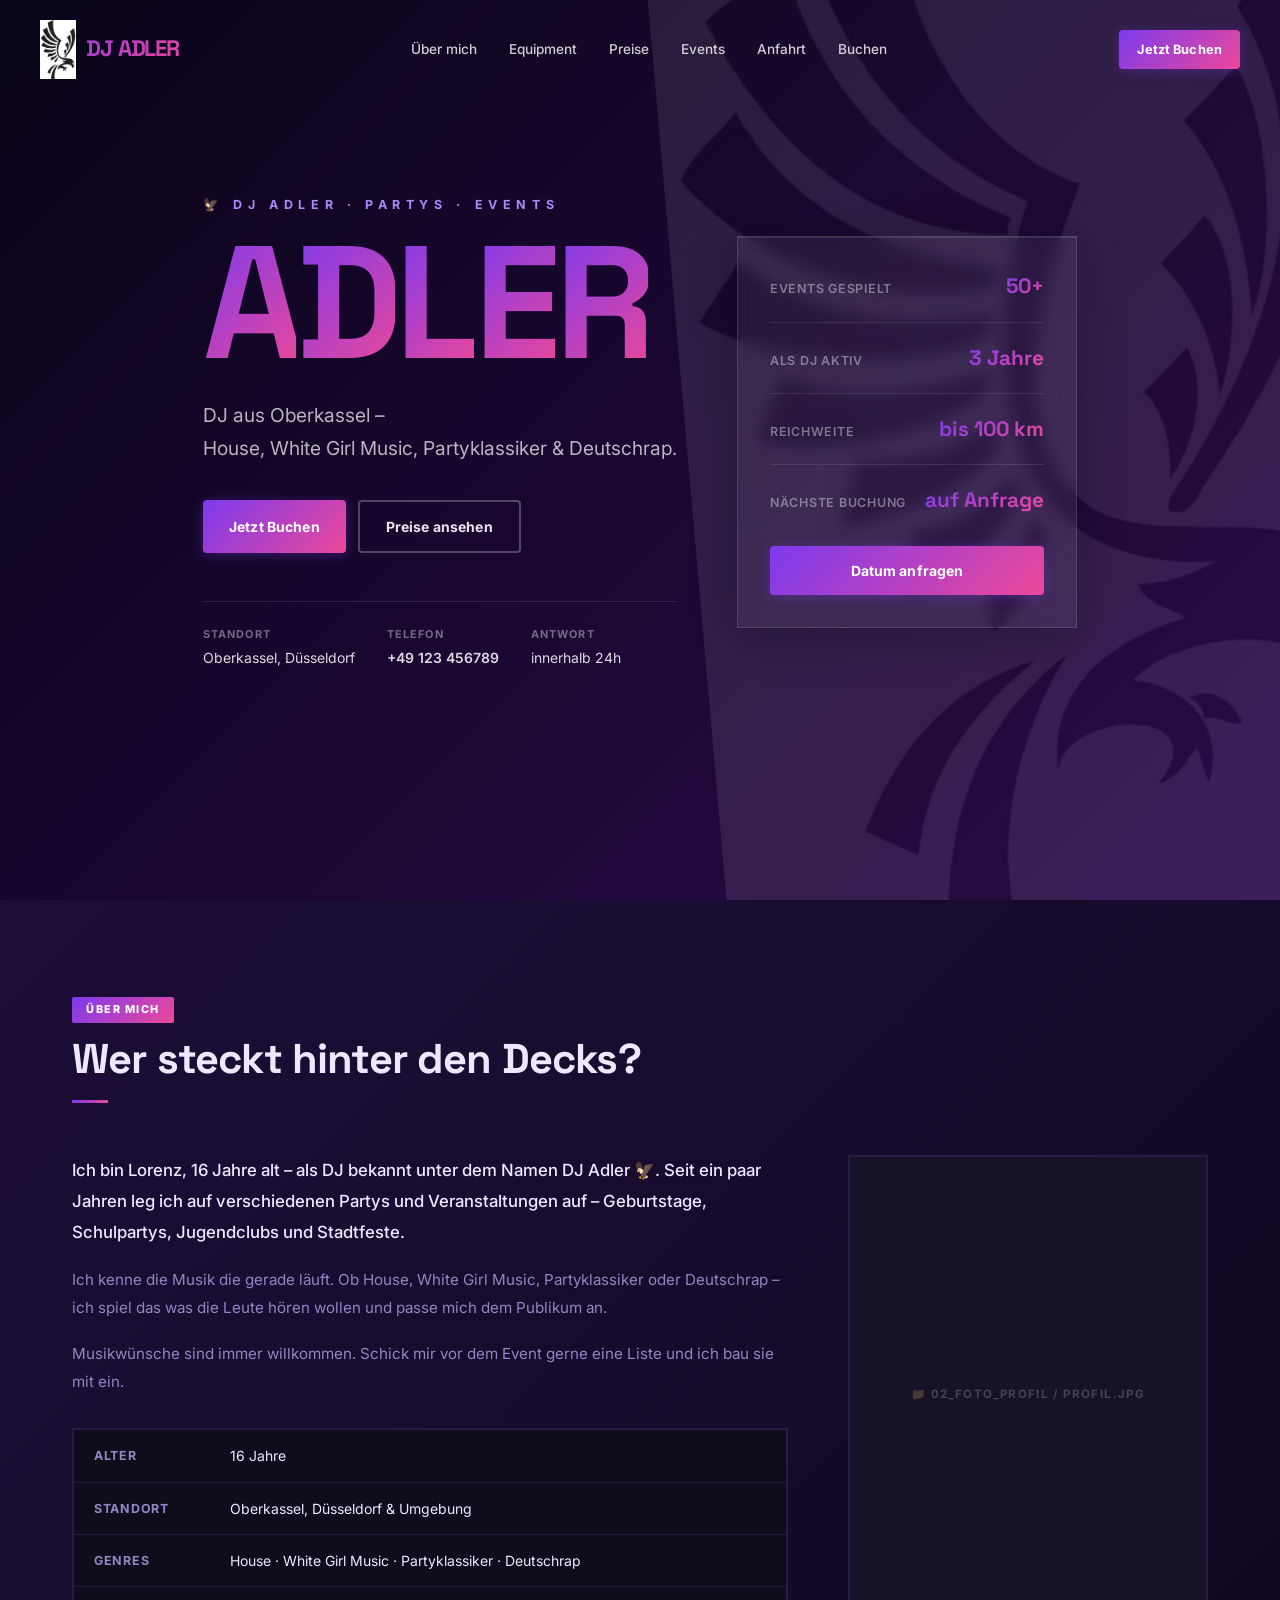
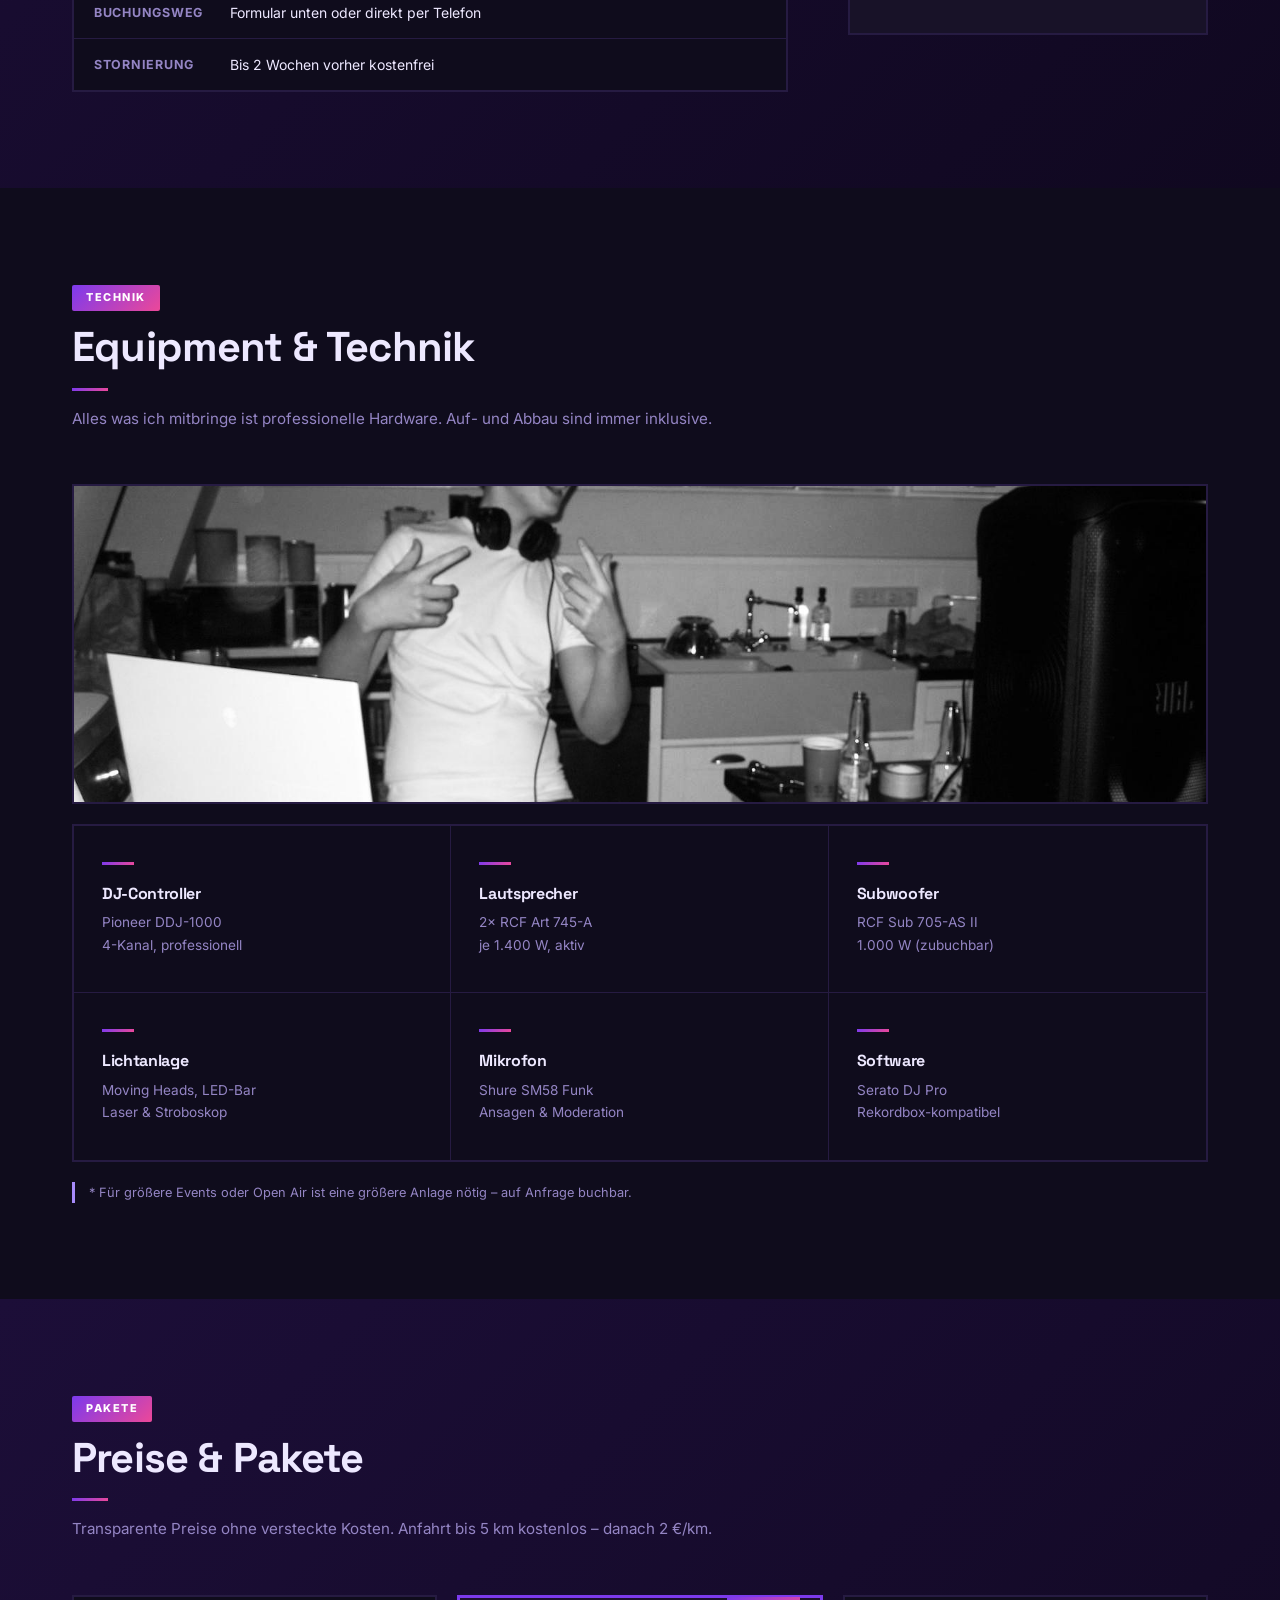
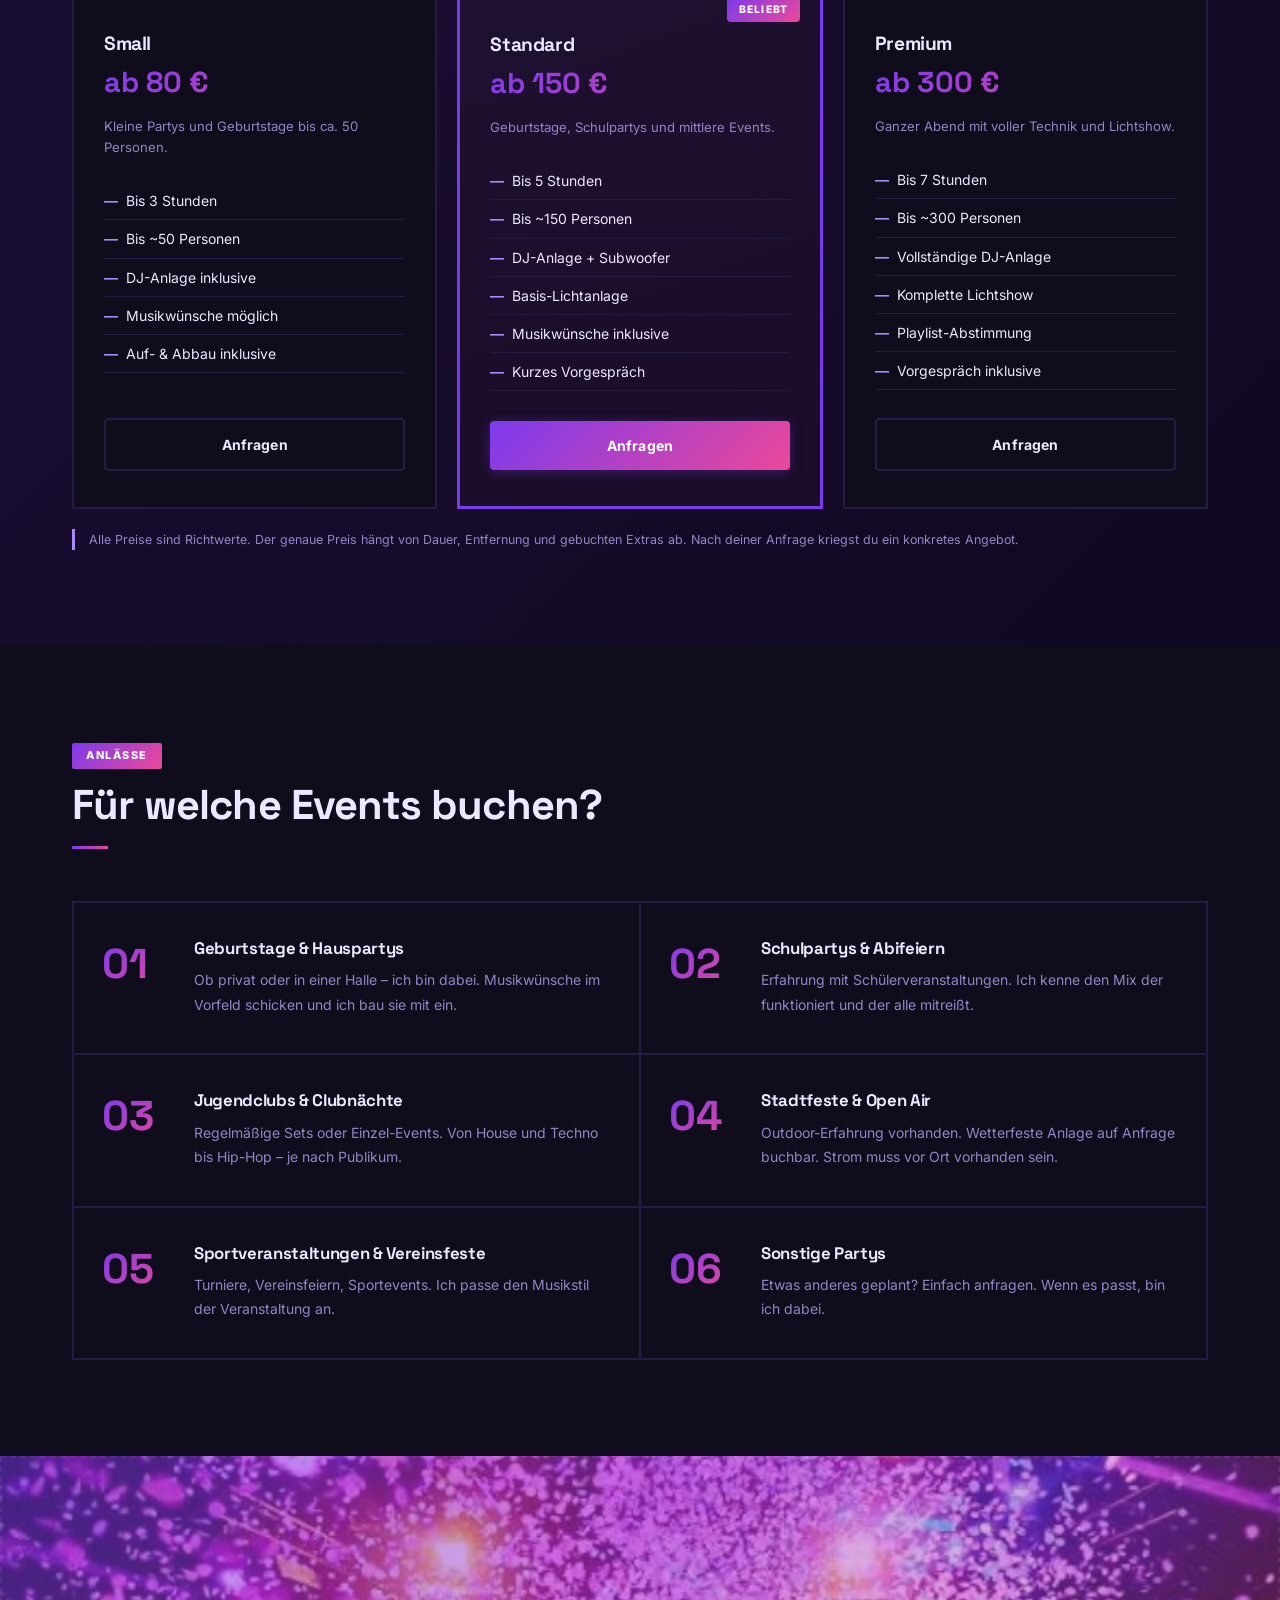
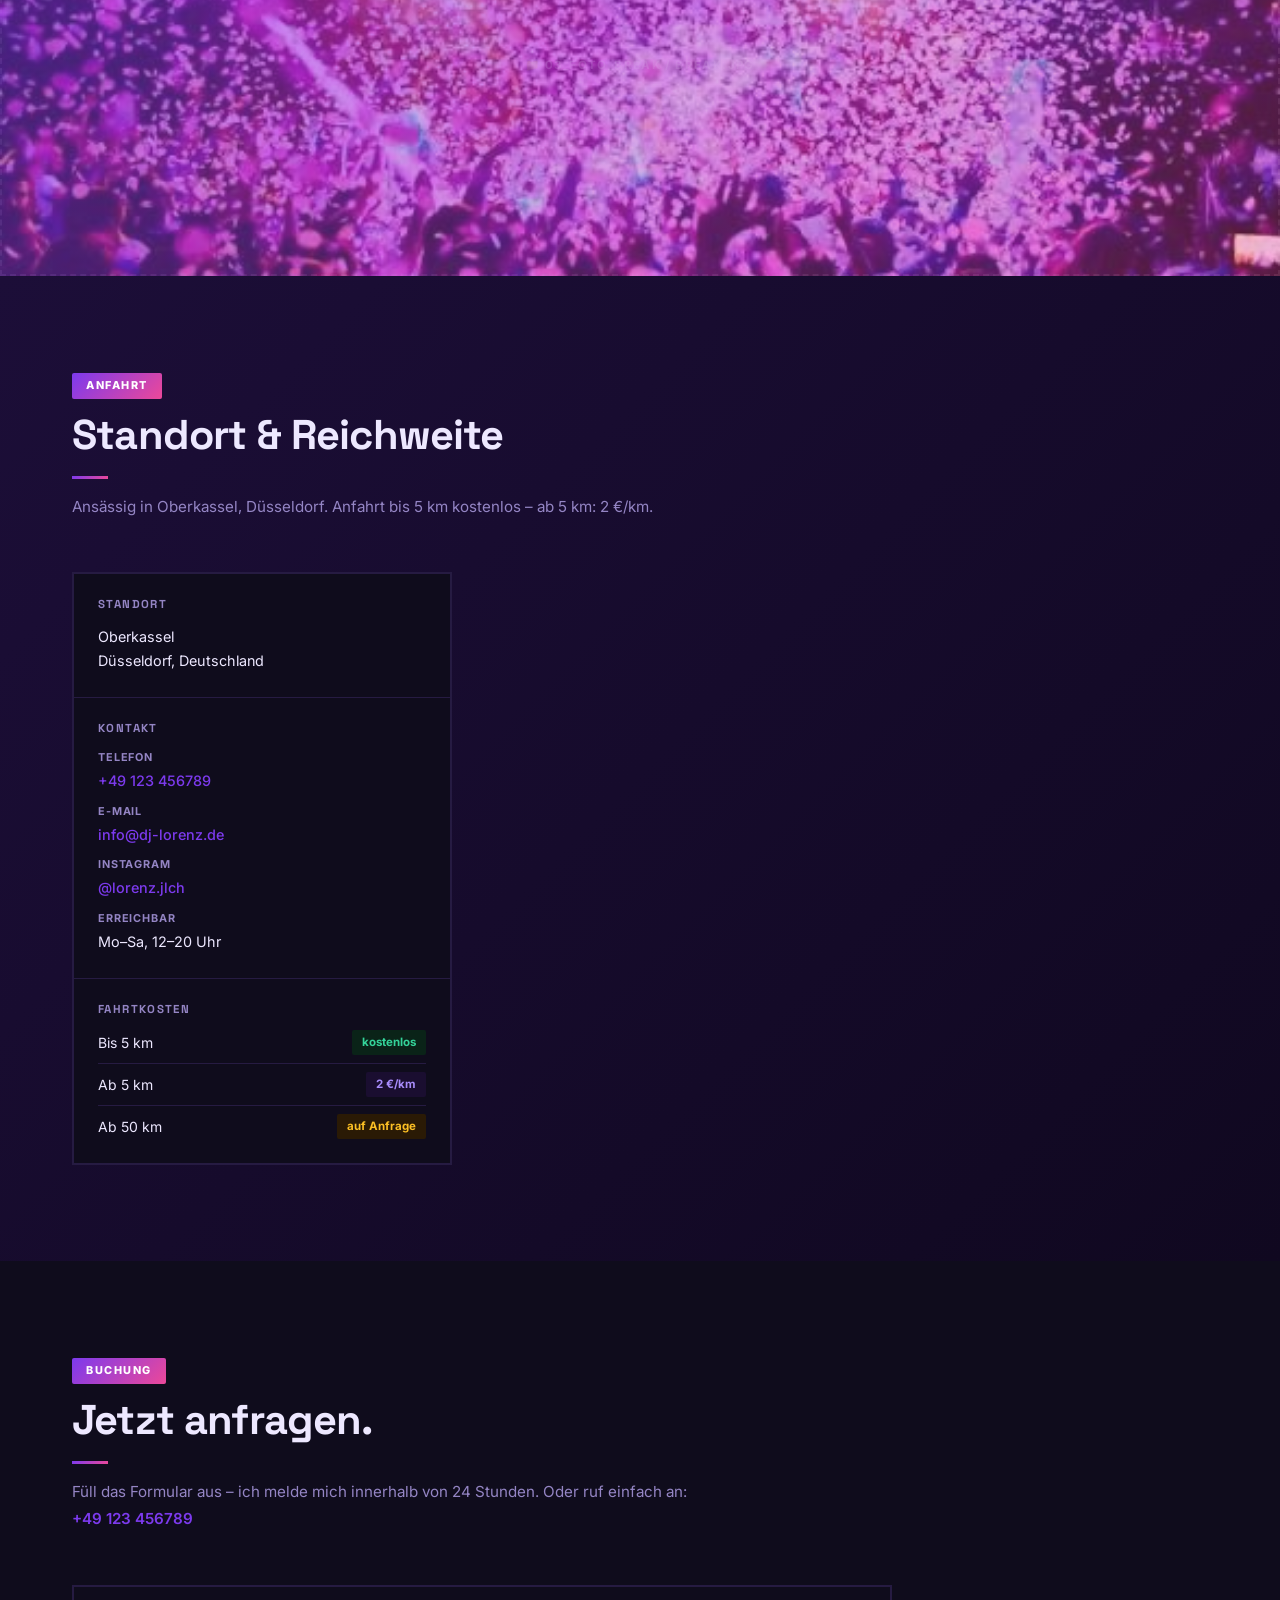
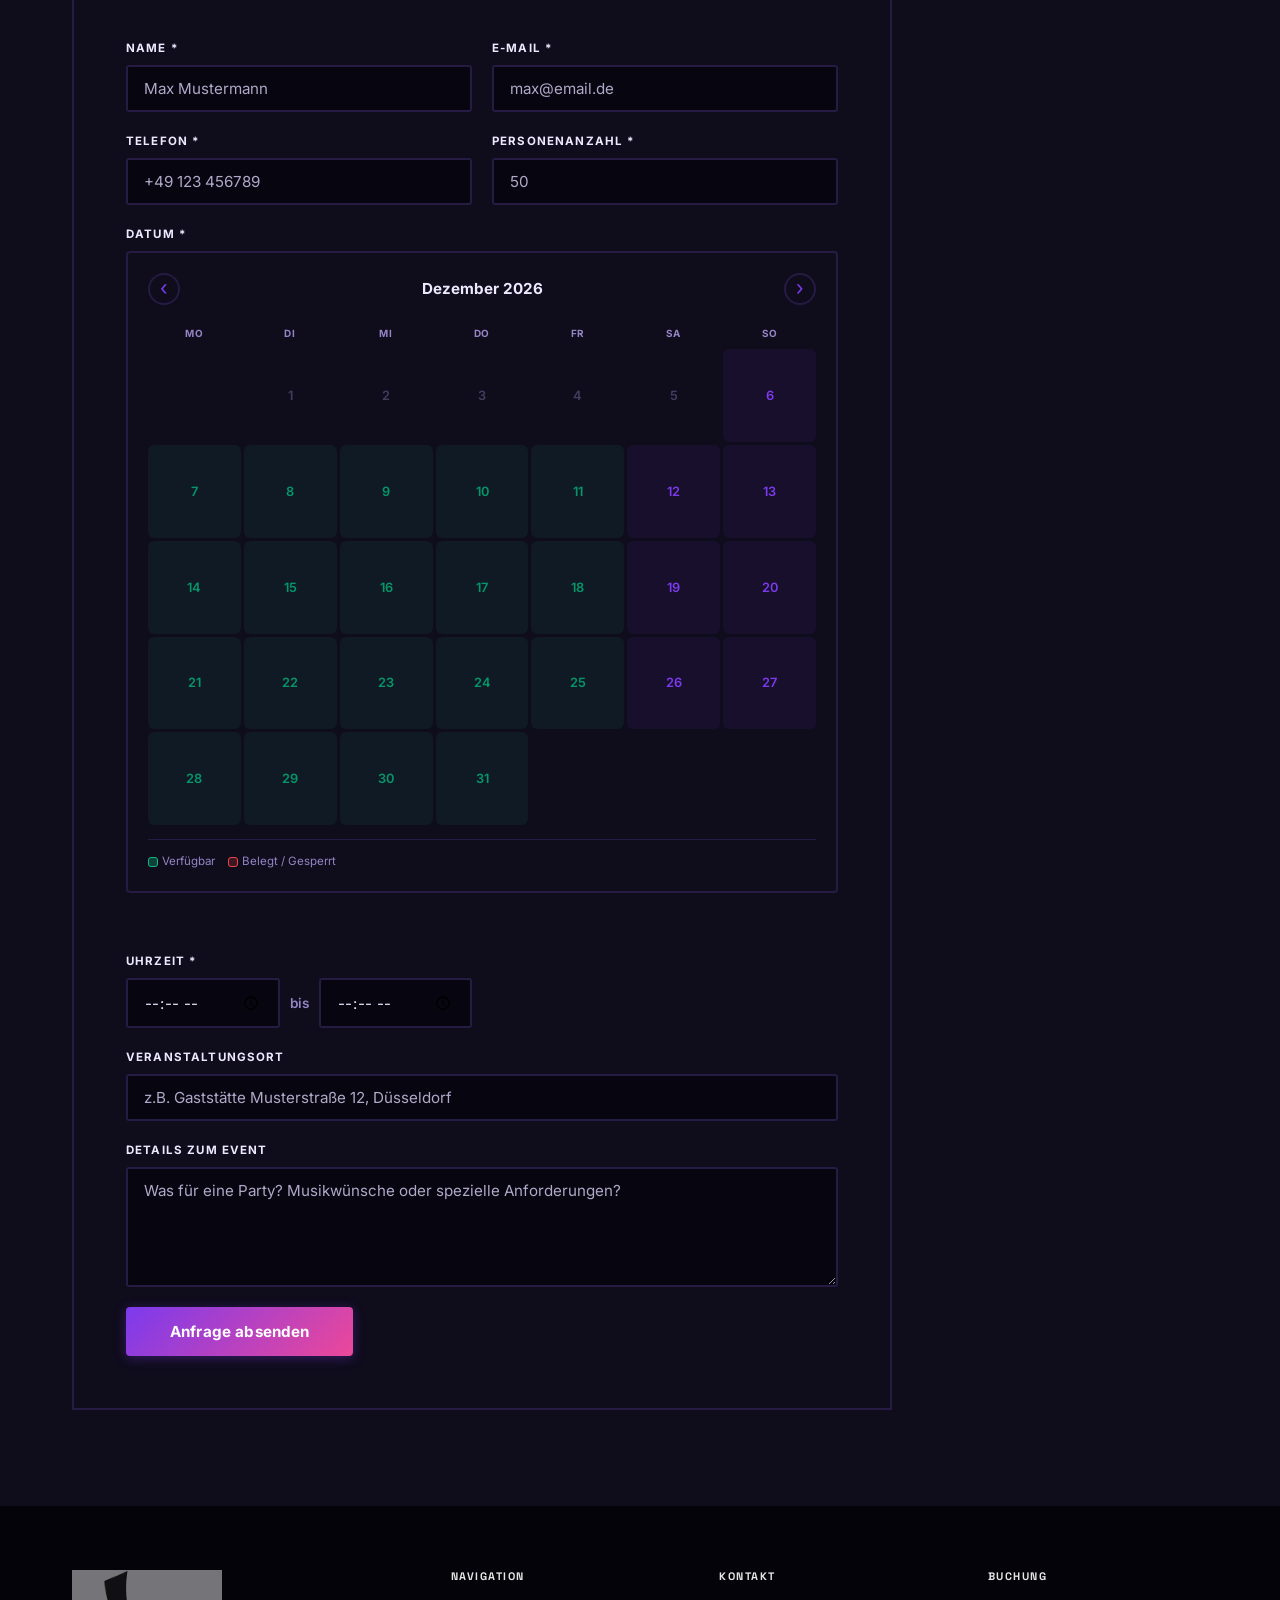
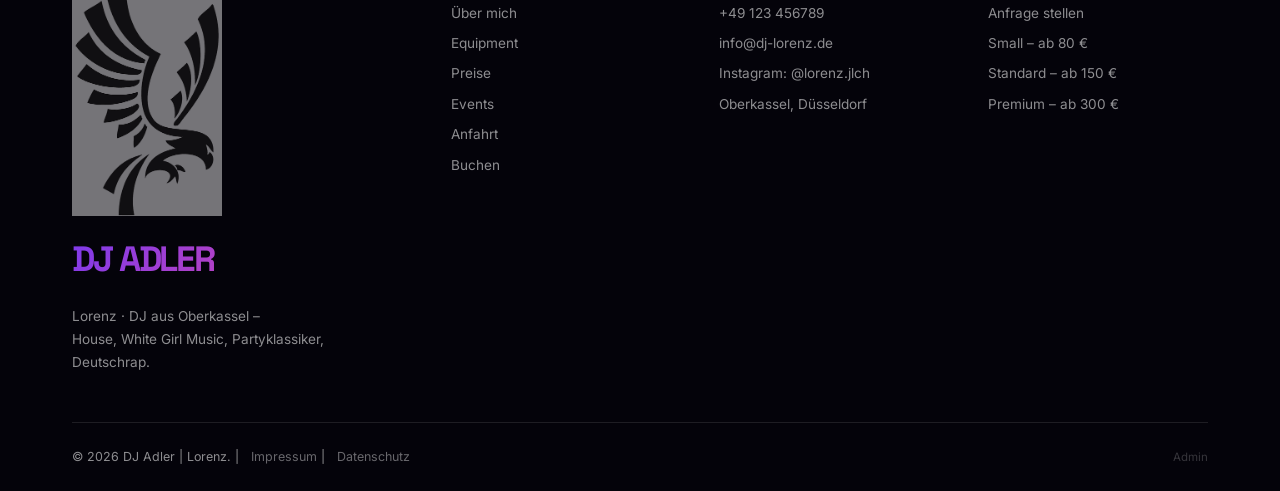
==== commit fe471e7f: "feat: Verfügbarkeitskalender, Zeitraum-Sperrung und Admin-Notizen - Buchungsseite: visueller Kalende" ====
--- a/index.html
+++ b/index.html
@@ -453,9 +453,26 @@
             <label for="guest_count">Personenanzahl *</label>
             <input type="number" id="guest_count" name="guest_count" placeholder="50" min="1" max="10000" required>
           </div>
-          <div class="form-group">
-            <label for="event_date">Datum *</label>
-            <input type="date" id="event_date" name="event_date" required>
+          <div class="form-group full">
+            <label>Datum *</label>
+            <div class="avail-cal-wrap">
+              <div class="avail-cal-nav">
+                <button type="button" class="avail-nav-btn" onclick="availPrevMonth()">&#8249;</button>
+                <span id="avail-month-label"></span>
+                <button type="button" class="avail-nav-btn" onclick="availNextMonth()">&#8250;</button>
+              </div>
+              <div class="avail-weekdays">
+                <span>Mo</span><span>Di</span><span>Mi</span><span>Do</span><span>Fr</span>
+                <span>Sa</span><span>So</span>
+              </div>
+              <div id="avail-cal-grid"></div>
+              <div class="avail-legend">
+                <span class="avail-dot free"></span> Verfügbar &ensp;
+                <span class="avail-dot taken"></span> Belegt / Gesperrt
+              </div>
+            </div>
+            <input type="date" id="event_date" name="event_date" required style="position:absolute;opacity:0;pointer-events:none;width:1px;height:1px;">
+            <div id="avail-selected" class="avail-selected-label"></div>
           </div>
           <div class="form-group">
             <label>Uhrzeit *</label>
--- a/style.css
+++ b/style.css
@@ -1493,3 +1493,109 @@
   .hero-eagle { width: 100%; right: -20%; }
   .equip-photo-wrap { height: 180px; }
 }
+
+/* ── Availability Calendar (Booking Page) ── */
+.avail-cal-wrap {
+  background: var(--white);
+  border: 2px solid var(--border);
+  border-radius: var(--radius-lg);
+  padding: 20px;
+}
+
+.avail-cal-nav {
+  display: flex;
+  align-items: center;
+  justify-content: space-between;
+  margin-bottom: 16px;
+}
+
+.avail-cal-nav span {
+  font-weight: 700;
+  font-size: 0.95rem;
+}
+
+.avail-nav-btn {
+  width: 32px; height: 32px;
+  border-radius: 50%;
+  border: 2px solid var(--border);
+  background: transparent;
+  font-size: 1.3rem;
+  cursor: pointer;
+  color: var(--purple);
+  font-family: inherit;
+  display: flex; align-items: center; justify-content: center;
+  transition: var(--ease);
+  line-height: 1;
+}
+.avail-nav-btn:hover { background: var(--surface); border-color: var(--purple); }
+
+.avail-weekdays {
+  display: grid;
+  grid-template-columns: repeat(7, 1fr);
+  gap: 3px;
+  margin-bottom: 4px;
+}
+.avail-weekdays span {
+  text-align: center;
+  font-size: 0.62rem;
+  font-weight: 700;
+  text-transform: uppercase;
+  letter-spacing: .08em;
+  color: var(--text-muted);
+  padding: 4px 0;
+}
+
+#avail-cal-grid {
+  display: grid;
+  grid-template-columns: repeat(7, 1fr);
+  gap: 3px;
+}
+
+.avail-cell {
+  aspect-ratio: 1;
+  border-radius: 6px;
+  display: flex;
+  align-items: center;
+  justify-content: center;
+  font-size: 0.8rem;
+  font-weight: 600;
+  transition: background .12s, transform .1s;
+  min-height: 36px;
+}
+
+.avail-cell.empty   { background: transparent; }
+.avail-cell.past    { color: var(--text-muted); opacity: .4; cursor: not-allowed; background: transparent; }
+.avail-cell.taken   { background: rgba(239,68,68,.12); color: #EF4444; cursor: not-allowed; text-decoration: line-through; }
+.avail-cell.free    { background: rgba(16,185,129,.08); color: #059669; cursor: pointer; }
+.avail-cell.free:hover { background: rgba(16,185,129,.18); transform: scale(1.05); }
+.avail-cell.weekend.free { background: rgba(124,58,237,.07); color: var(--purple); }
+.avail-cell.weekend.free:hover { background: rgba(124,58,237,.15); }
+.avail-cell.sel     { background: var(--purple) !important; color: #fff !important; transform: scale(1.05); }
+
+.avail-legend {
+  display: flex;
+  align-items: center;
+  gap: 4px;
+  margin-top: 14px;
+  padding-top: 12px;
+  border-top: 1px solid var(--border);
+  font-size: 0.72rem;
+  color: var(--text-muted);
+}
+
+.avail-dot {
+  width: 10px; height: 10px;
+  border-radius: 3px;
+  display: inline-block;
+}
+.avail-dot.free  { background: rgba(16,185,129,.3); border: 1px solid #10B981; }
+.avail-dot.taken { background: rgba(239,68,68,.2); border: 1px solid #EF4444; }
+
+.avail-selected-label {
+  margin-top: 10px;
+  font-size: 0.85rem;
+  font-weight: 600;
+  color: var(--text-muted);
+  min-height: 22px;
+}
+.avail-selected-label.active { color: #059669; }
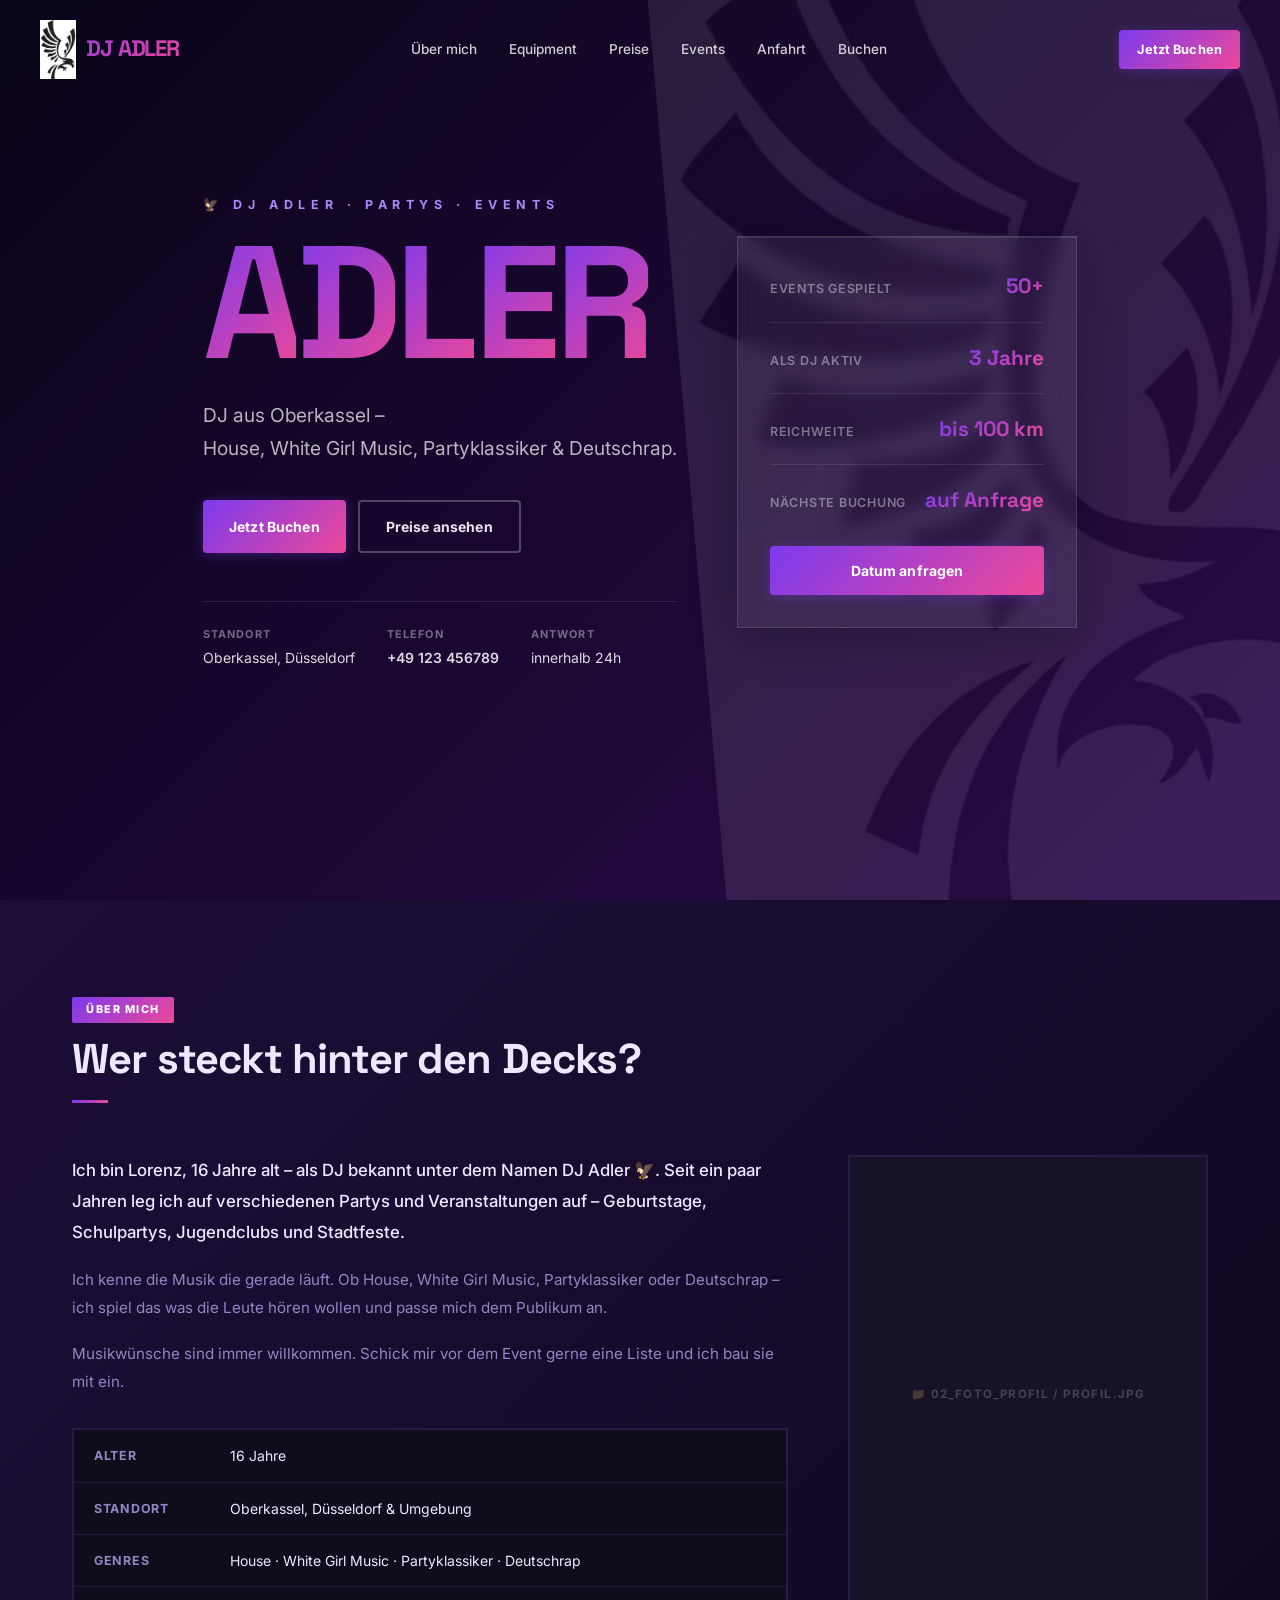
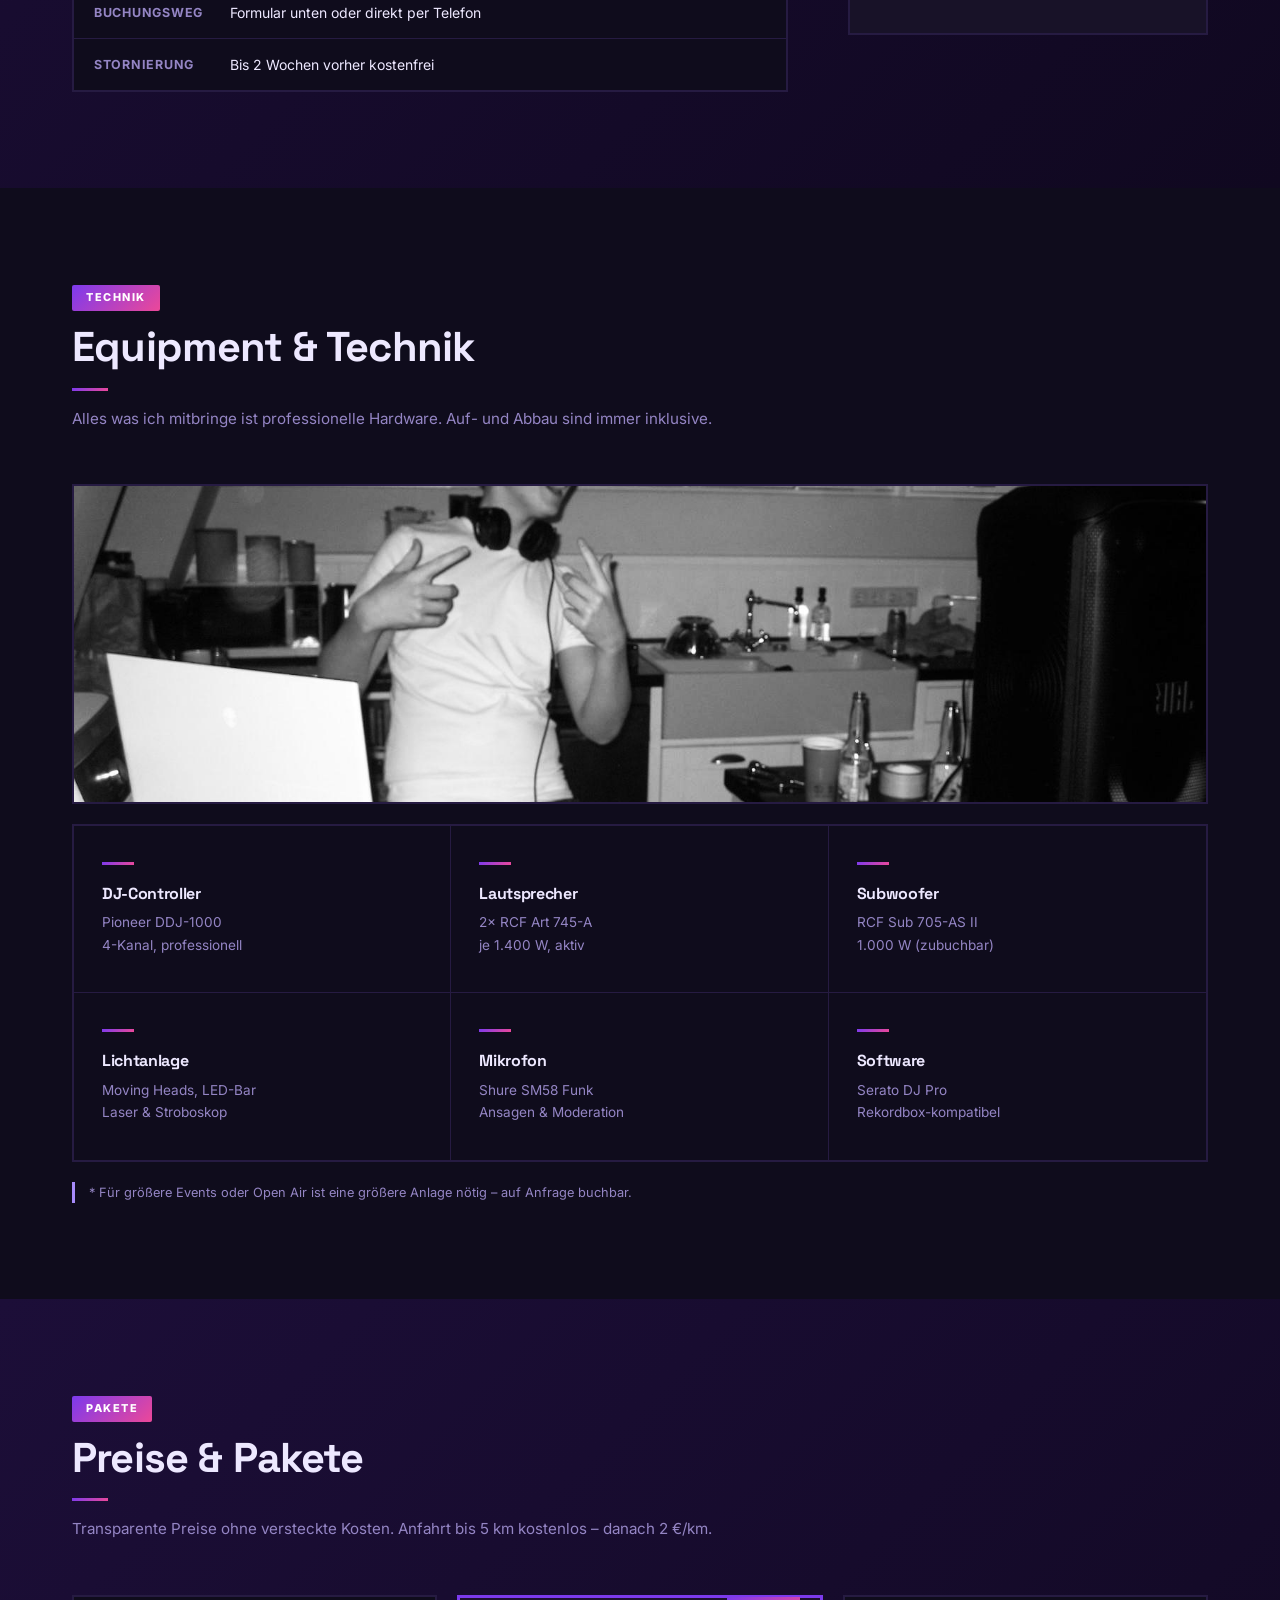
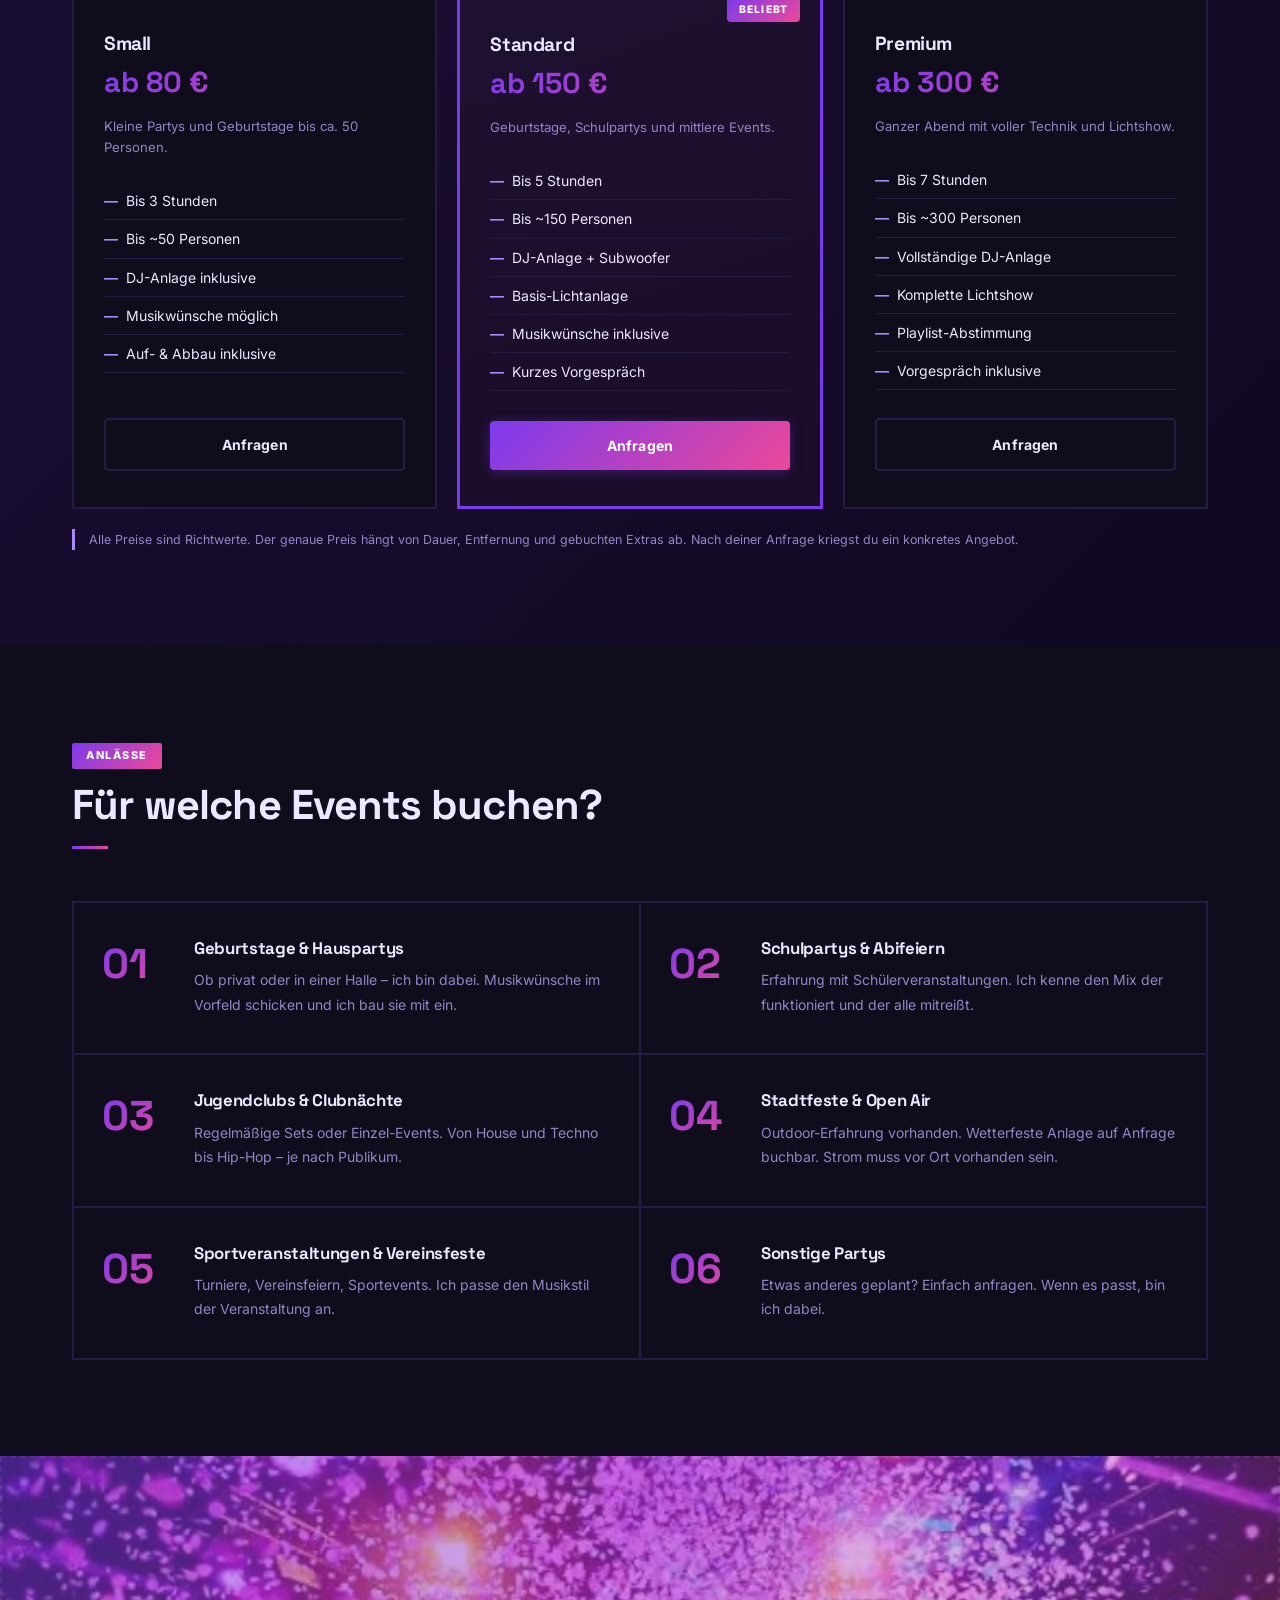
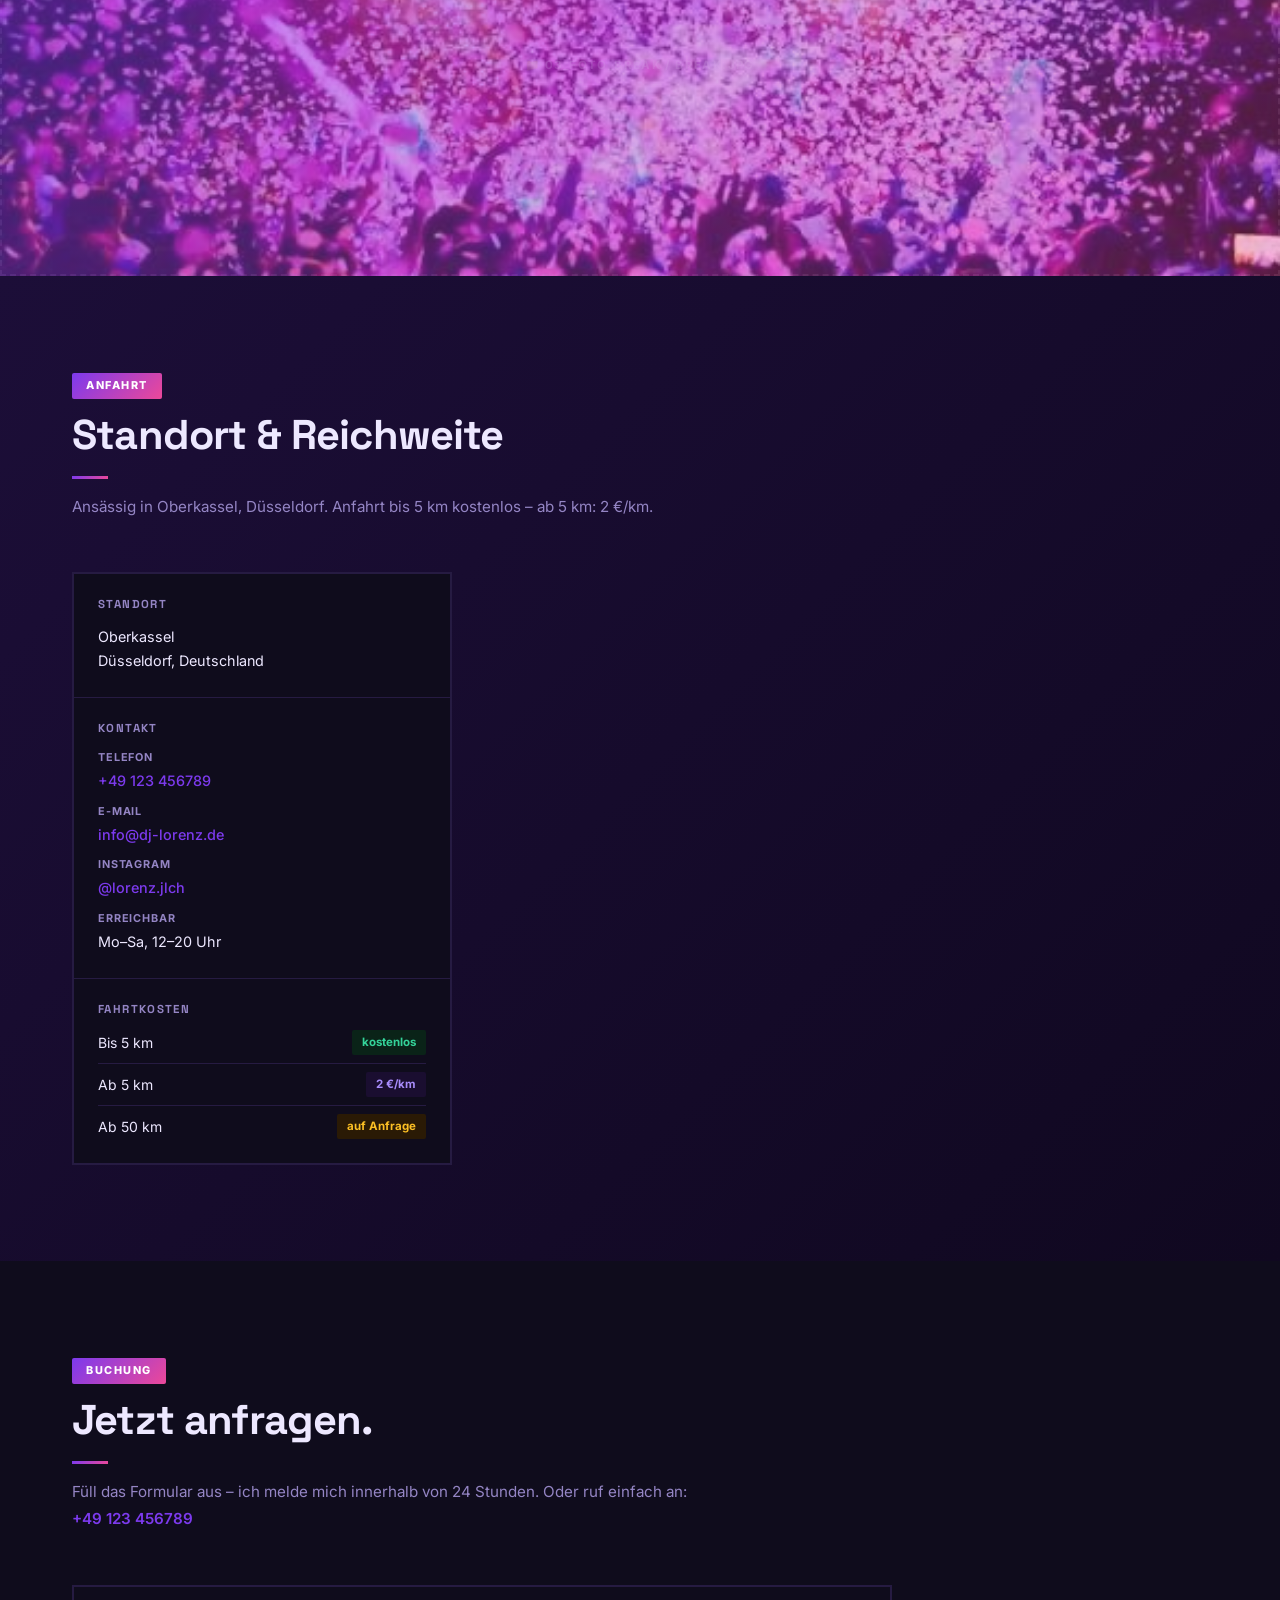
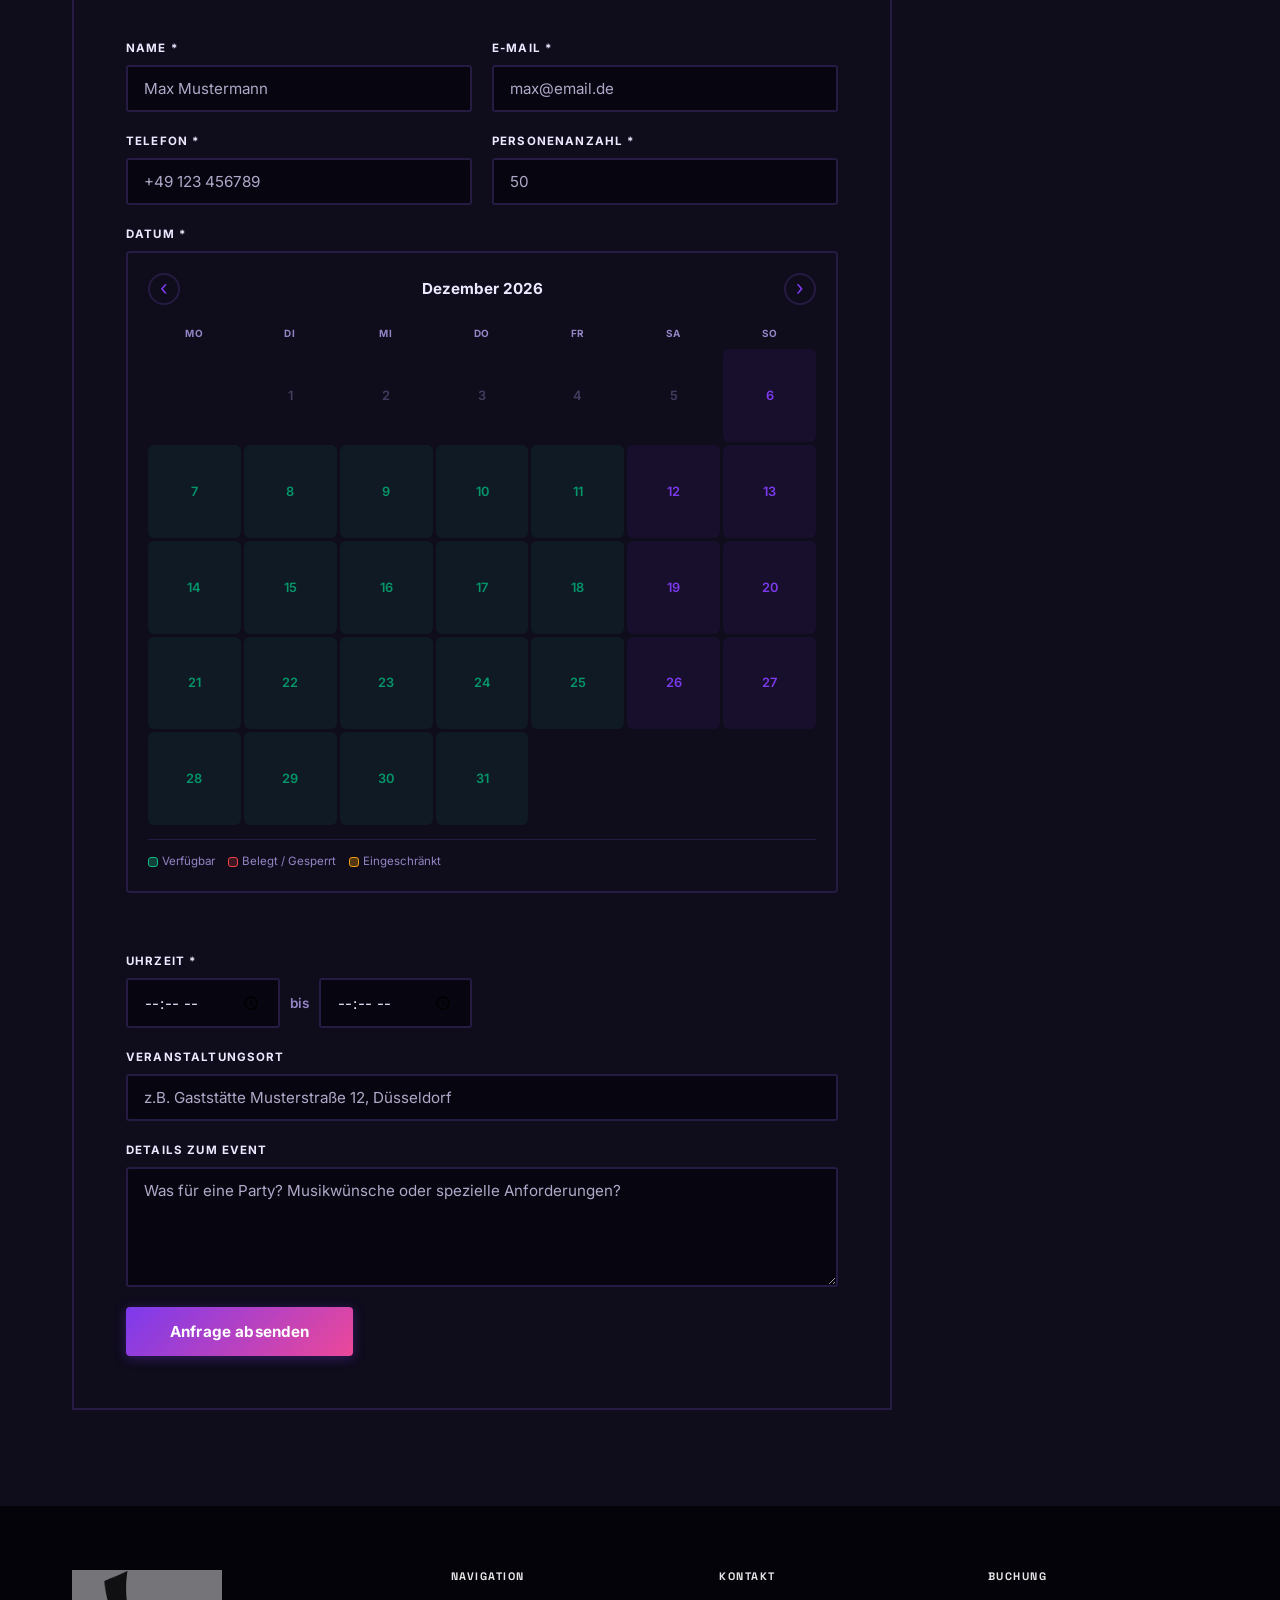
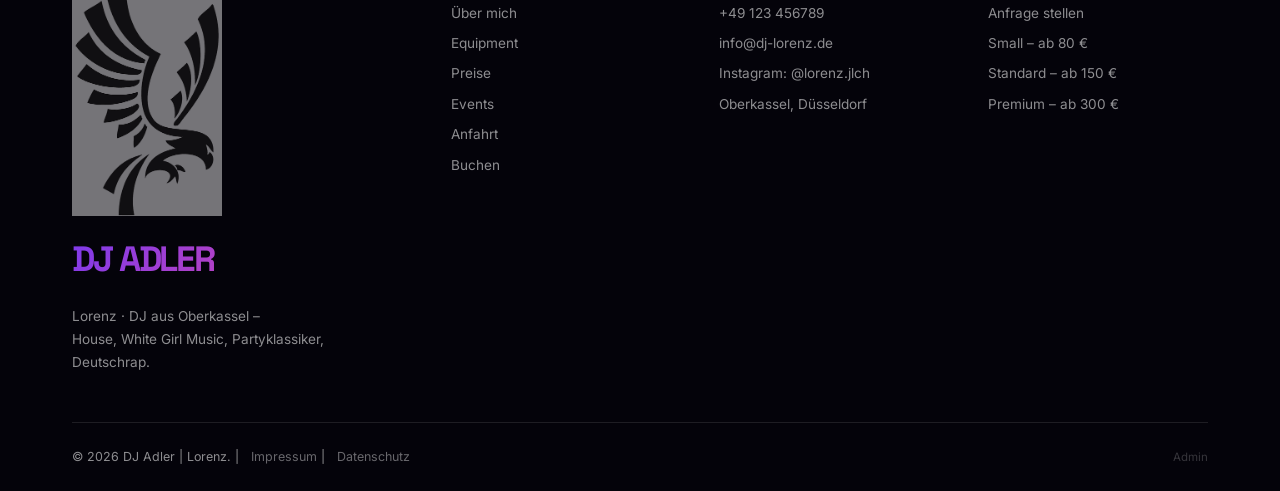
==== commit b7994a34: "feat: Wiederkehrende Sperren (Wochentag, Uhrzeit, Einzeltag) - Admin: neues Panel "Wiederkehrende Sp" ====
--- a/index.html
+++ b/index.html
@@ -468,7 +468,8 @@
               <div id="avail-cal-grid"></div>
               <div class="avail-legend">
                 <span class="avail-dot free"></span> Verfügbar &ensp;
-                <span class="avail-dot taken"></span> Belegt / Gesperrt
+                <span class="avail-dot taken"></span> Belegt / Gesperrt &ensp;
+                <span class="avail-dot partial"></span> Eingeschränkt
               </div>
             </div>
             <input type="date" id="event_date" name="event_date" required style="position:absolute;opacity:0;pointer-events:none;width:1px;height:1px;">
--- a/style.css
+++ b/style.css
@@ -956,6 +956,11 @@
 .form-message.error {
   background: #2A0F0F; color: #F87171;
   border-color: #F87171; display: block;
+}
+
+.form-message.warning {
+  background: #241A04; color: #FCD34D;
+  border-color: #F59E0B; display: block;
 }
 
 /* === FOOTER === */
@@ -1570,6 +1575,8 @@
 .avail-cell.free:hover { background: rgba(16,185,129,.18); transform: scale(1.05); }
 .avail-cell.weekend.free { background: rgba(124,58,237,.07); color: var(--purple); }
 .avail-cell.weekend.free:hover { background: rgba(124,58,237,.15); }
+.avail-cell.partial { background: rgba(245,158,11,.1); color: #FCD34D; cursor: pointer; }
+.avail-cell.partial:hover { background: rgba(245,158,11,.2); transform: scale(1.05); }
 .avail-cell.sel     { background: var(--purple) !important; color: #fff !important; transform: scale(1.05); }
 
 .avail-legend {
@@ -1588,8 +1595,9 @@
   border-radius: 3px;
   display: inline-block;
 }
-.avail-dot.free  { background: rgba(16,185,129,.3); border: 1px solid #10B981; }
-.avail-dot.taken { background: rgba(239,68,68,.2); border: 1px solid #EF4444; }
+.avail-dot.free    { background: rgba(16,185,129,.3); border: 1px solid #10B981; }
+.avail-dot.taken   { background: rgba(239,68,68,.2);  border: 1px solid #EF4444; }
+.avail-dot.partial { background: rgba(245,158,11,.3); border: 1px solid #F59E0B; }
 
 .avail-selected-label {
   margin-top: 10px;
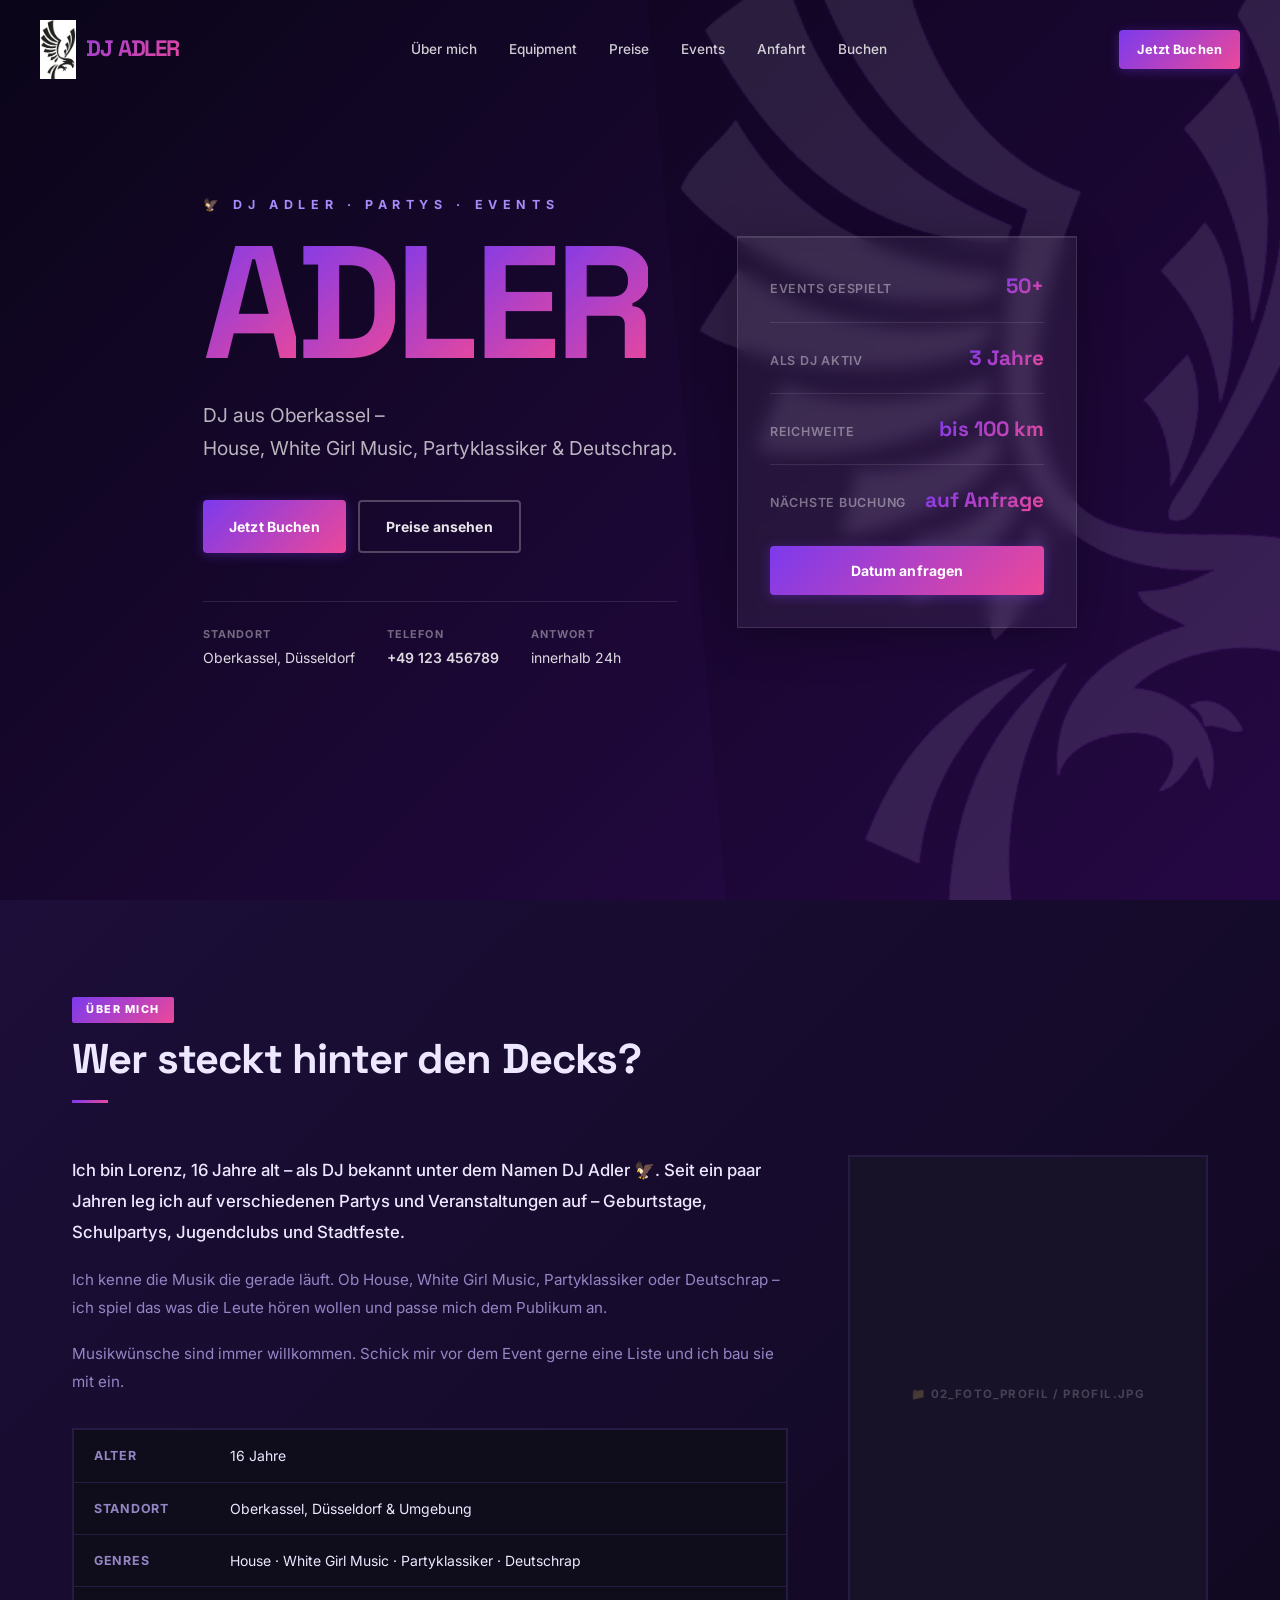
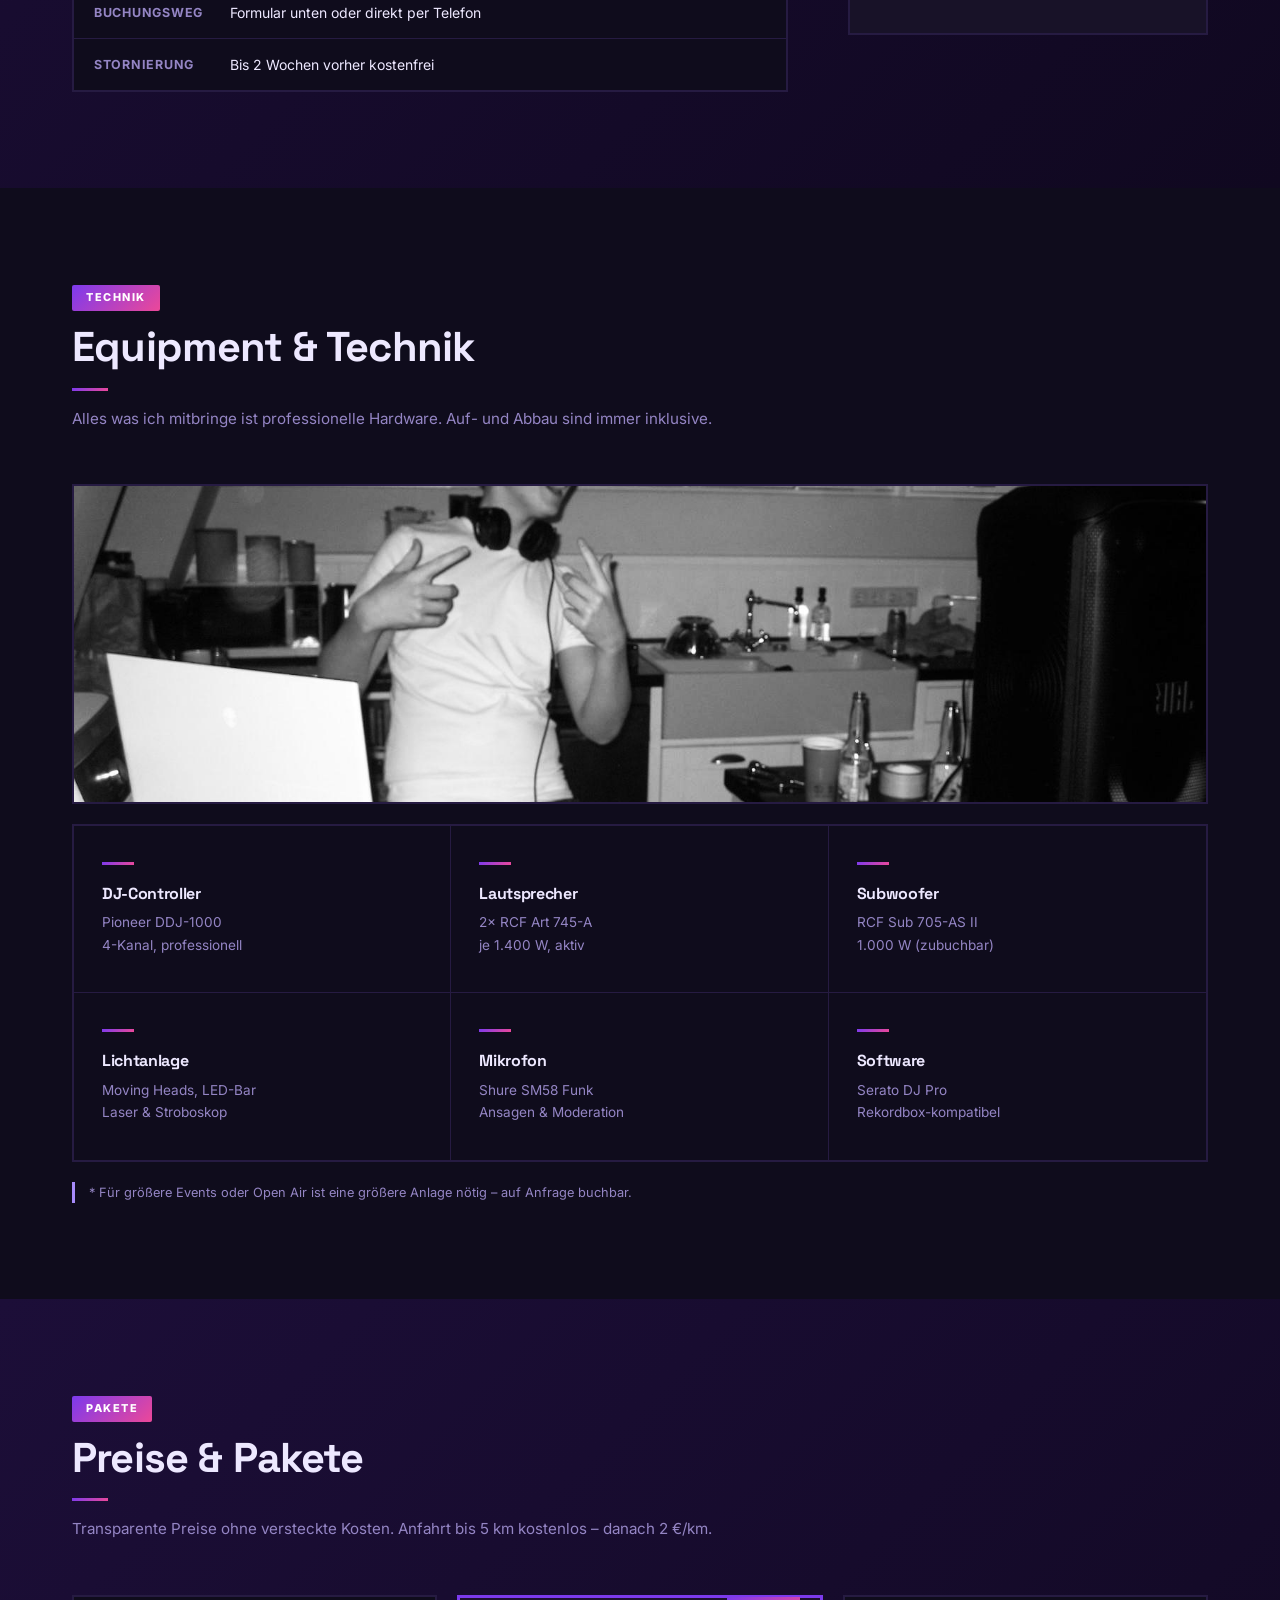
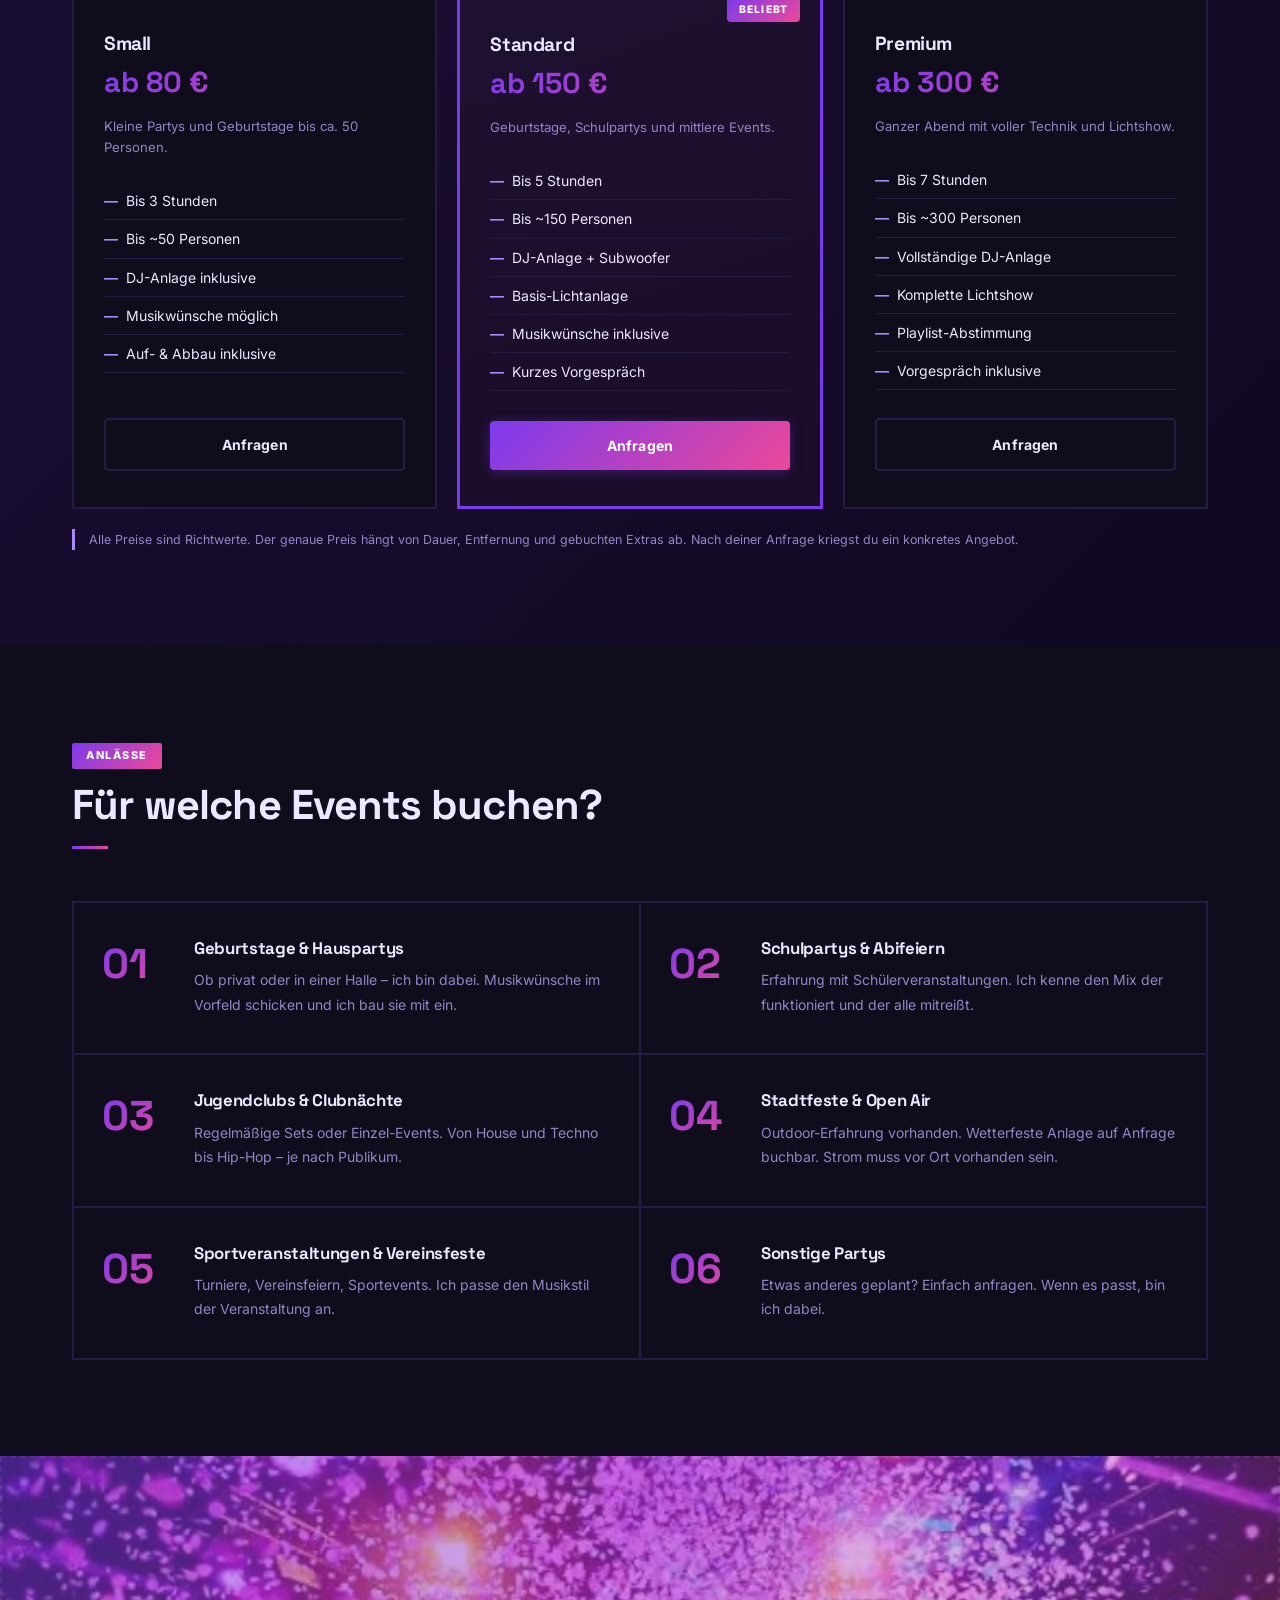
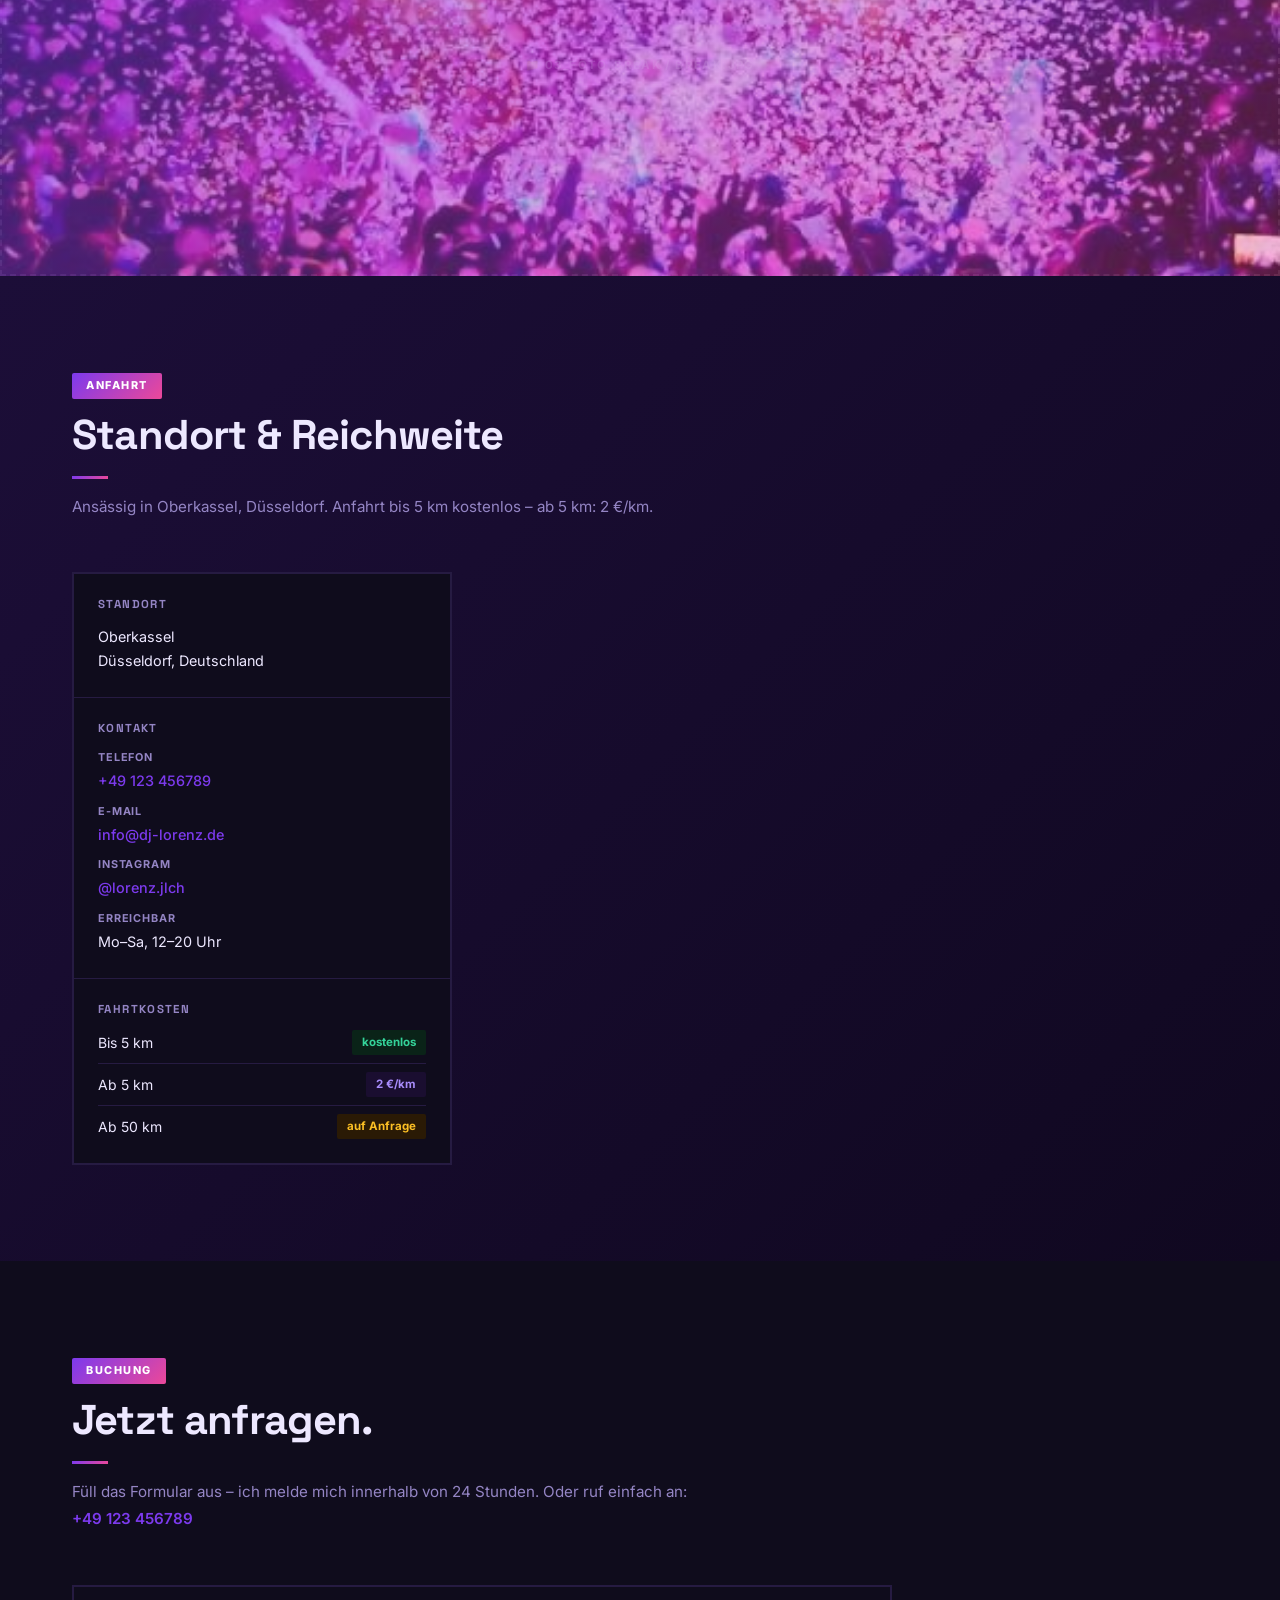
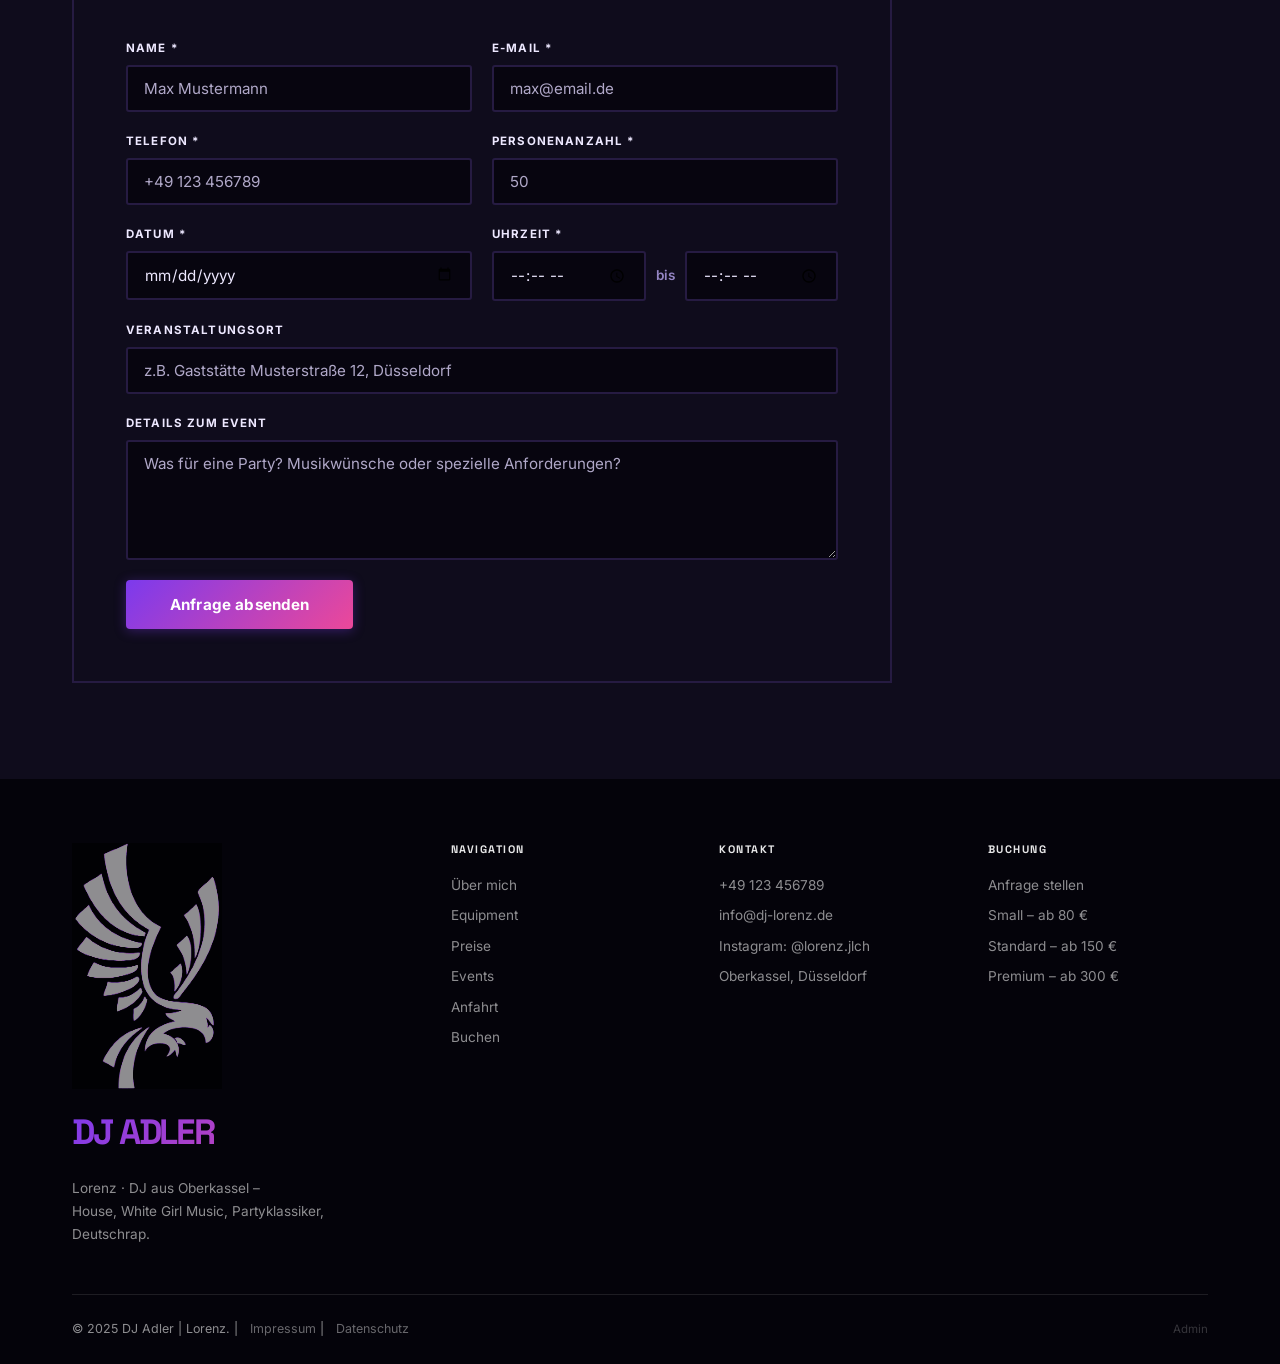
==== commit 6df3a152: "Use real eagle PNG (05_GRAFIK_Adler/adler.png) in hero and footer https://claude.ai/code/session_01X" ====
--- a/index.html
+++ b/index.html
@@ -52,7 +52,7 @@
 
     <!-- Großer Adler als Hintergrund-Element -->
     <div class="hero-eagle" aria-hidden="true">
-      <img src="05_GRAFIK_Adler/adler.png" alt="" style="width:100%;height:100%;object-fit:contain;" onerror="this.style.display='none'">
+      <img src="05_GRAFIK_Adler/adler.png" alt="" onerror="this.style.display='none'">
     </div>
     <div class="container hero-inner">
       <div class="hero-left">
@@ -453,27 +453,9 @@
             <label for="guest_count">Personenanzahl *</label>
             <input type="number" id="guest_count" name="guest_count" placeholder="50" min="1" max="10000" required>
           </div>
-          <div class="form-group full">
-            <label>Datum *</label>
-            <div class="avail-cal-wrap">
-              <div class="avail-cal-nav">
-                <button type="button" class="avail-nav-btn" onclick="availPrevMonth()">&#8249;</button>
-                <span id="avail-month-label"></span>
-                <button type="button" class="avail-nav-btn" onclick="availNextMonth()">&#8250;</button>
-              </div>
-              <div class="avail-weekdays">
-                <span>Mo</span><span>Di</span><span>Mi</span><span>Do</span><span>Fr</span>
-                <span>Sa</span><span>So</span>
-              </div>
-              <div id="avail-cal-grid"></div>
-              <div class="avail-legend">
-                <span class="avail-dot free"></span> Verfügbar &ensp;
-                <span class="avail-dot taken"></span> Belegt / Gesperrt &ensp;
-                <span class="avail-dot partial"></span> Eingeschränkt
-              </div>
-            </div>
-            <input type="date" id="event_date" name="event_date" required style="position:absolute;opacity:0;pointer-events:none;width:1px;height:1px;">
-            <div id="avail-selected" class="avail-selected-label"></div>
+          <div class="form-group">
+            <label for="event_date">Datum *</label>
+            <input type="date" id="event_date" name="event_date" required>
           </div>
           <div class="form-group">
             <label>Uhrzeit *</label>
@@ -511,7 +493,7 @@
     <div class="container">
       <div class="footer-top">
         <div class="footer-brand">
-          <img src="05_GRAFIK_Adler/adler.png" alt="" class="footer-eagle-svg" onerror="this.style.display='none'">
+          <img src="05_GRAFIK_Adler/adler.png" class="footer-eagle-svg" alt="" aria-hidden="true" onerror="this.style.display='none'">
           <span class="footer-logo">DJ ADLER</span>
           <p>Lorenz · DJ aus Oberkassel –<br>House, White Girl Music, Partyklassiker, Deutschrap.</p>
         </div>
@@ -546,7 +528,7 @@
         </div>
       </div>
       <div class="footer-bottom">
-        <p>© 2026 DJ Adler | Lorenz. | <a href="#">Impressum</a> | <a href="#">Datenschutz</a></p>
+        <p>© 2025 DJ Adler | Lorenz. | <a href="#">Impressum</a> | <a href="#">Datenschutz</a></p>
         <a href="admin.html" class="footer-admin">Admin</a>
       </div>
     </div>
--- a/style.css
+++ b/style.css
@@ -958,11 +958,6 @@
   border-color: #F87171; display: block;
 }
 
-.form-message.warning {
-  background: #241A04; color: #FCD34D;
-  border-color: #F59E0B; display: block;
-}
-
 /* === FOOTER === */
 .footer {
   background: #04030A;
@@ -1428,14 +1423,19 @@
   transform: rotate(-5deg);
 }
 .hero-eagle svg { width: 100%; height: auto; display: block; }
+.hero-eagle img {
+  width: 100%; height: auto; display: block;
+  filter: invert(1) sepia(1) saturate(3) hue-rotate(225deg) brightness(1.2);
+}
 
 /* Footer-Adler */
 .footer-eagle-svg {
   width: 150px;
   height: auto;
-  opacity: 0.45;
+  opacity: 0.55;
   display: block;
   margin-bottom: 14px;
+  filter: invert(1) sepia(1) saturate(3) hue-rotate(225deg) brightness(1.3);
 }
 
 /* Equipment-Foto */
@@ -1498,112 +1498,3 @@
   .hero-eagle { width: 100%; right: -20%; }
   .equip-photo-wrap { height: 180px; }
 }
-
-/* ── Availability Calendar (Booking Page) ── */
-.avail-cal-wrap {
-  background: var(--white);
-  border: 2px solid var(--border);
-  border-radius: var(--radius-lg);
-  padding: 20px;
-}
-
-.avail-cal-nav {
-  display: flex;
-  align-items: center;
-  justify-content: space-between;
-  margin-bottom: 16px;
-}
-
-.avail-cal-nav span {
-  font-weight: 700;
-  font-size: 0.95rem;
-}
-
-.avail-nav-btn {
-  width: 32px; height: 32px;
-  border-radius: 50%;
-  border: 2px solid var(--border);
-  background: transparent;
-  font-size: 1.3rem;
-  cursor: pointer;
-  color: var(--purple);
-  font-family: inherit;
-  display: flex; align-items: center; justify-content: center;
-  transition: var(--ease);
-  line-height: 1;
-}
-.avail-nav-btn:hover { background: var(--surface); border-color: var(--purple); }
-
-.avail-weekdays {
-  display: grid;
-  grid-template-columns: repeat(7, 1fr);
-  gap: 3px;
-  margin-bottom: 4px;
-}
-.avail-weekdays span {
-  text-align: center;
-  font-size: 0.62rem;
-  font-weight: 700;
-  text-transform: uppercase;
-  letter-spacing: .08em;
-  color: var(--text-muted);
-  padding: 4px 0;
-}
-
-#avail-cal-grid {
-  display: grid;
-  grid-template-columns: repeat(7, 1fr);
-  gap: 3px;
-}
-
-.avail-cell {
-  aspect-ratio: 1;
-  border-radius: 6px;
-  display: flex;
-  align-items: center;
-  justify-content: center;
-  font-size: 0.8rem;
-  font-weight: 600;
-  transition: background .12s, transform .1s;
-  min-height: 36px;
-}
-
-.avail-cell.empty   { background: transparent; }
-.avail-cell.past    { color: var(--text-muted); opacity: .4; cursor: not-allowed; background: transparent; }
-.avail-cell.taken   { background: rgba(239,68,68,.12); color: #EF4444; cursor: not-allowed; text-decoration: line-through; }
-.avail-cell.free    { background: rgba(16,185,129,.08); color: #059669; cursor: pointer; }
-.avail-cell.free:hover { background: rgba(16,185,129,.18); transform: scale(1.05); }
-.avail-cell.weekend.free { background: rgba(124,58,237,.07); color: var(--purple); }
-.avail-cell.weekend.free:hover { background: rgba(124,58,237,.15); }
-.avail-cell.partial { background: rgba(245,158,11,.1); color: #FCD34D; cursor: pointer; }
-.avail-cell.partial:hover { background: rgba(245,158,11,.2); transform: scale(1.05); }
-.avail-cell.sel     { background: var(--purple) !important; color: #fff !important; transform: scale(1.05); }
-
-.avail-legend {
-  display: flex;
-  align-items: center;
-  gap: 4px;
-  margin-top: 14px;
-  padding-top: 12px;
-  border-top: 1px solid var(--border);
-  font-size: 0.72rem;
-  color: var(--text-muted);
-}
-
-.avail-dot {
-  width: 10px; height: 10px;
-  border-radius: 3px;
-  display: inline-block;
-}
-.avail-dot.free    { background: rgba(16,185,129,.3); border: 1px solid #10B981; }
-.avail-dot.taken   { background: rgba(239,68,68,.2);  border: 1px solid #EF4444; }
-.avail-dot.partial { background: rgba(245,158,11,.3); border: 1px solid #F59E0B; }
-
-.avail-selected-label {
-  margin-top: 10px;
-  font-size: 0.85rem;
-  font-weight: 600;
-  color: var(--text-muted);
-  min-height: 22px;
-}
-.avail-selected-label.active { color: #059669; }
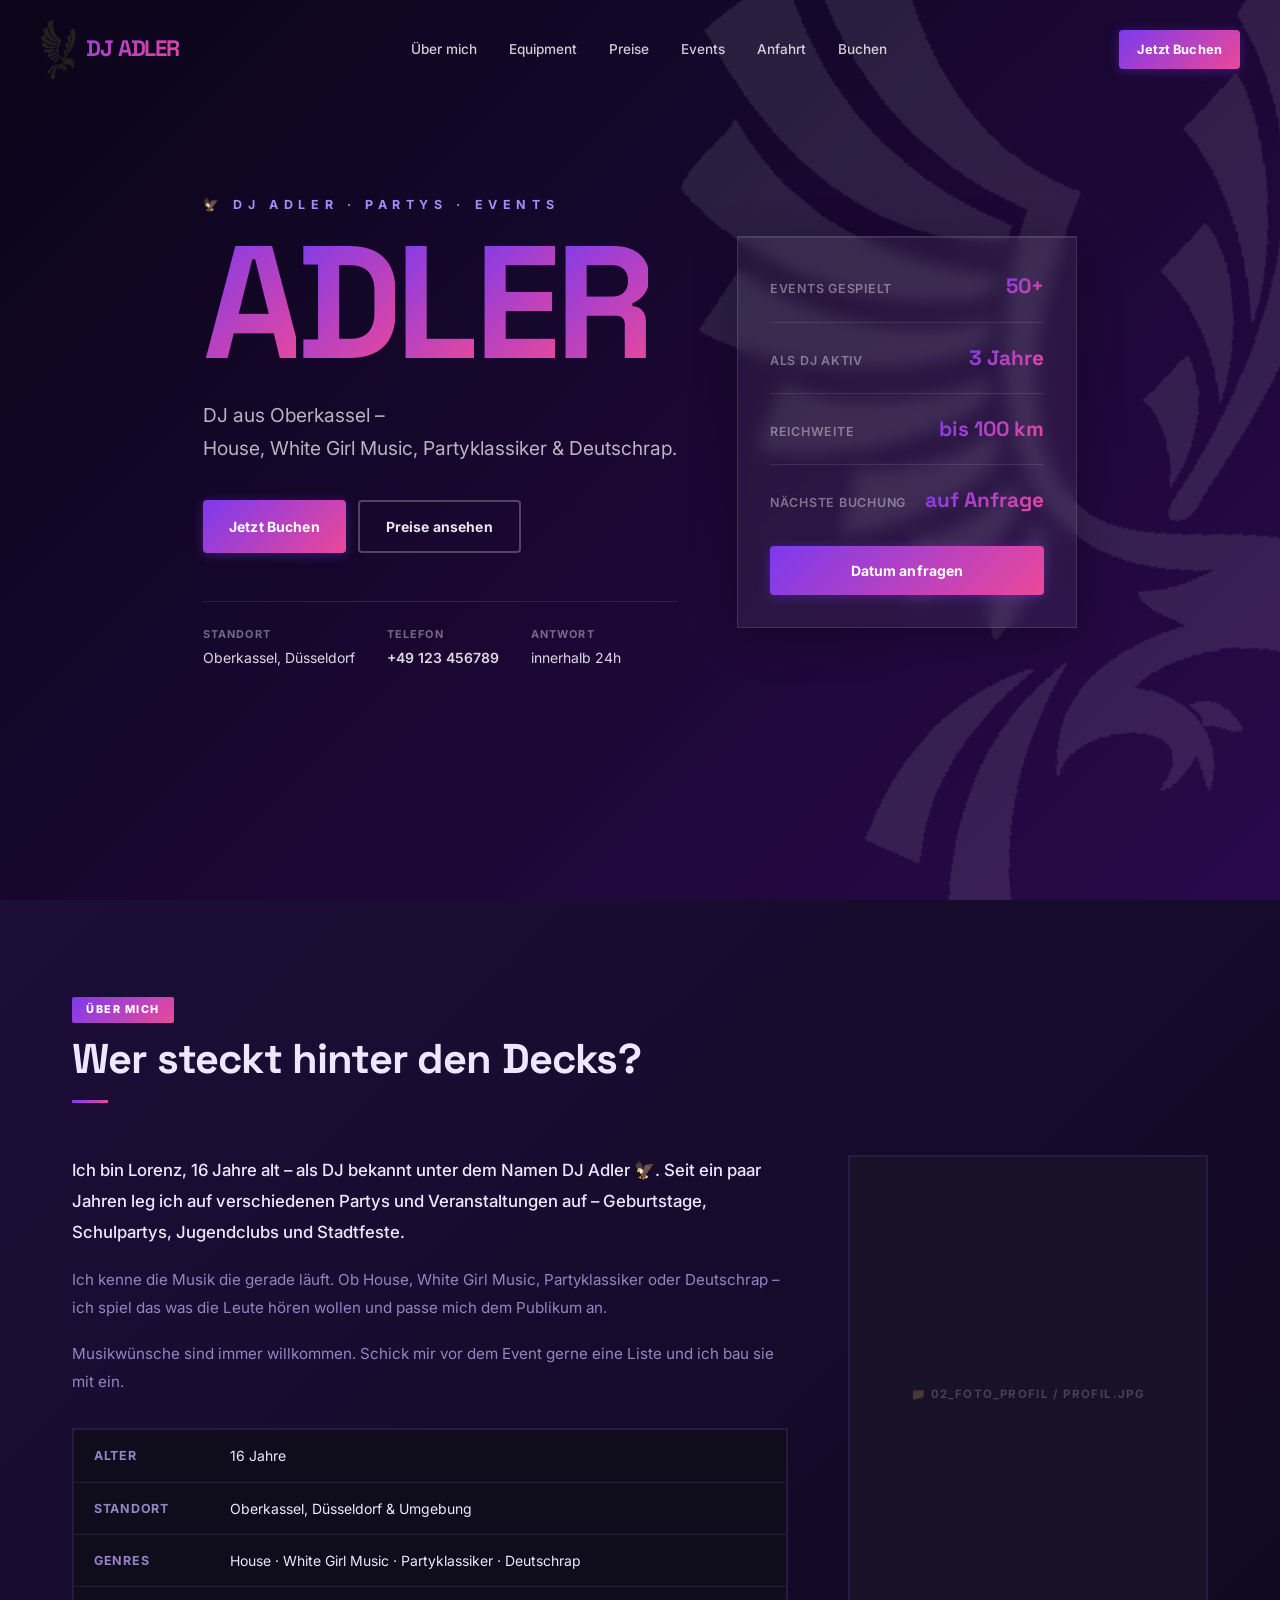
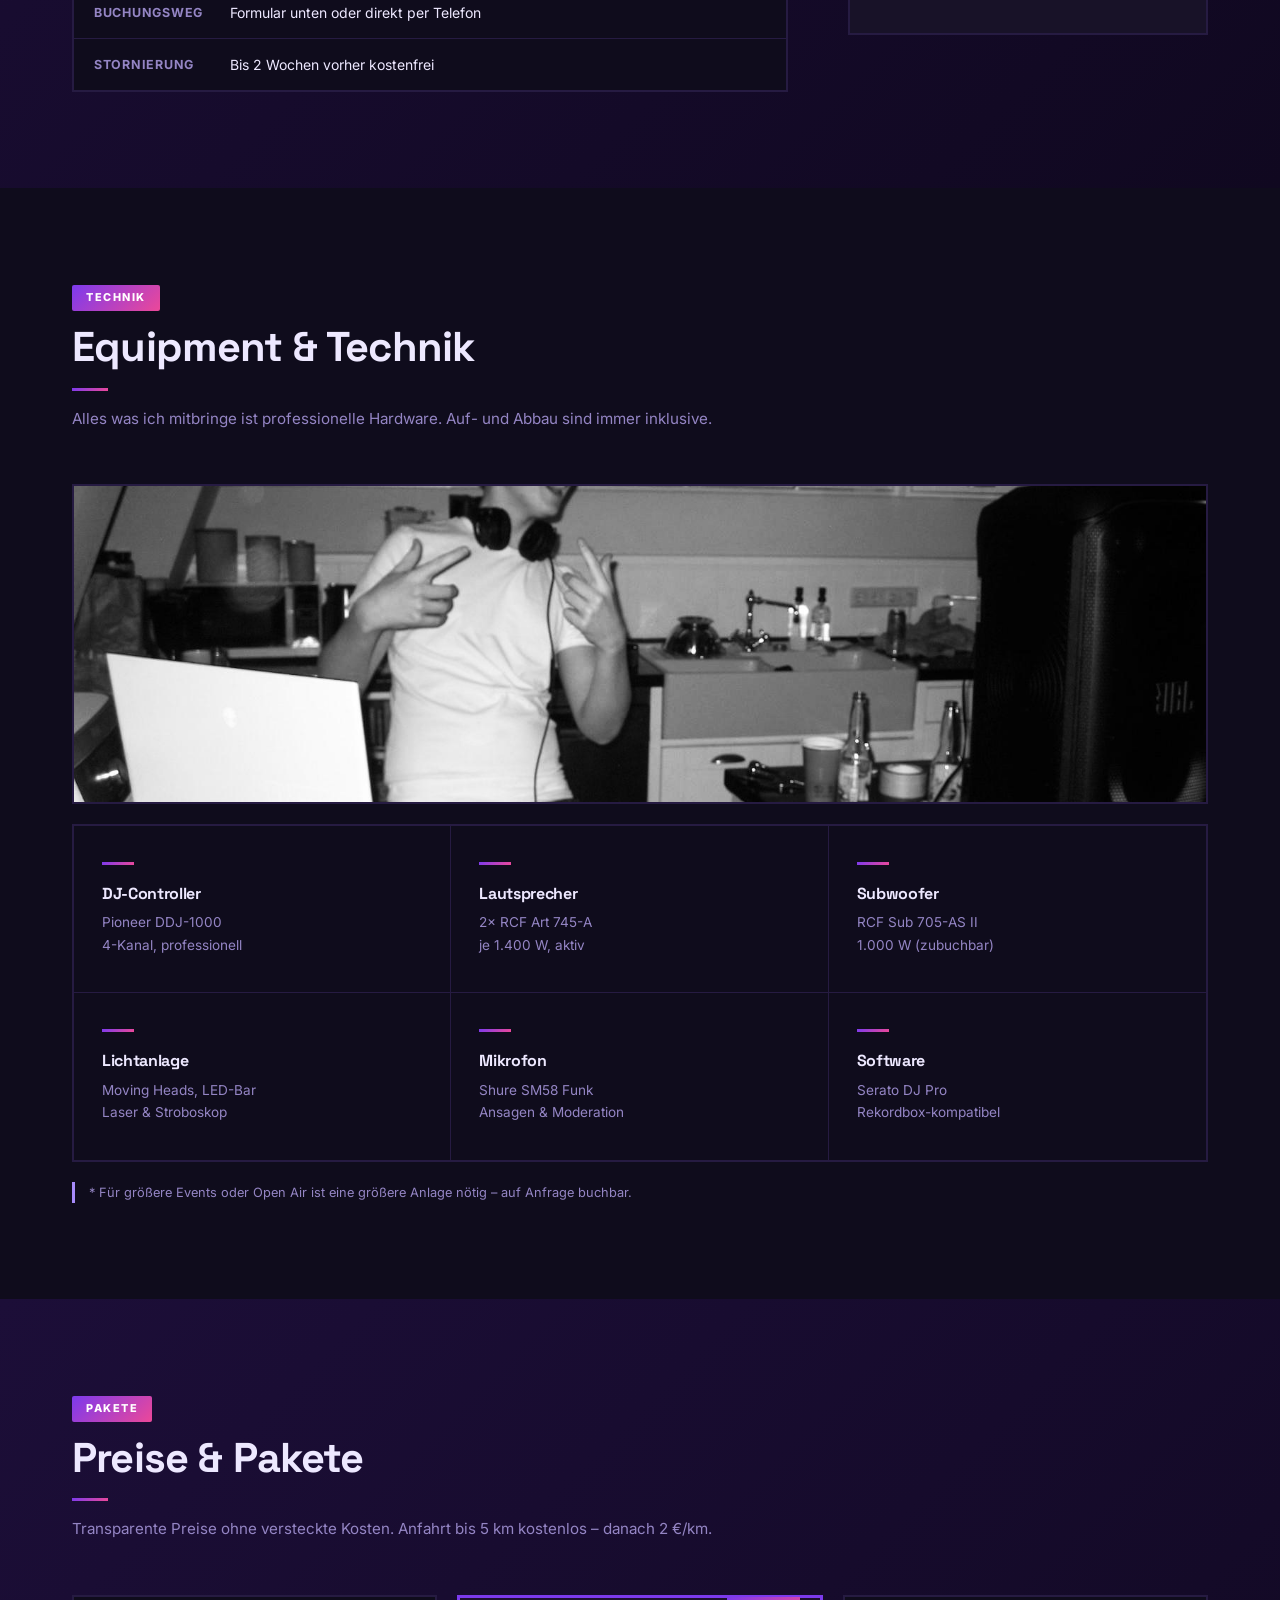
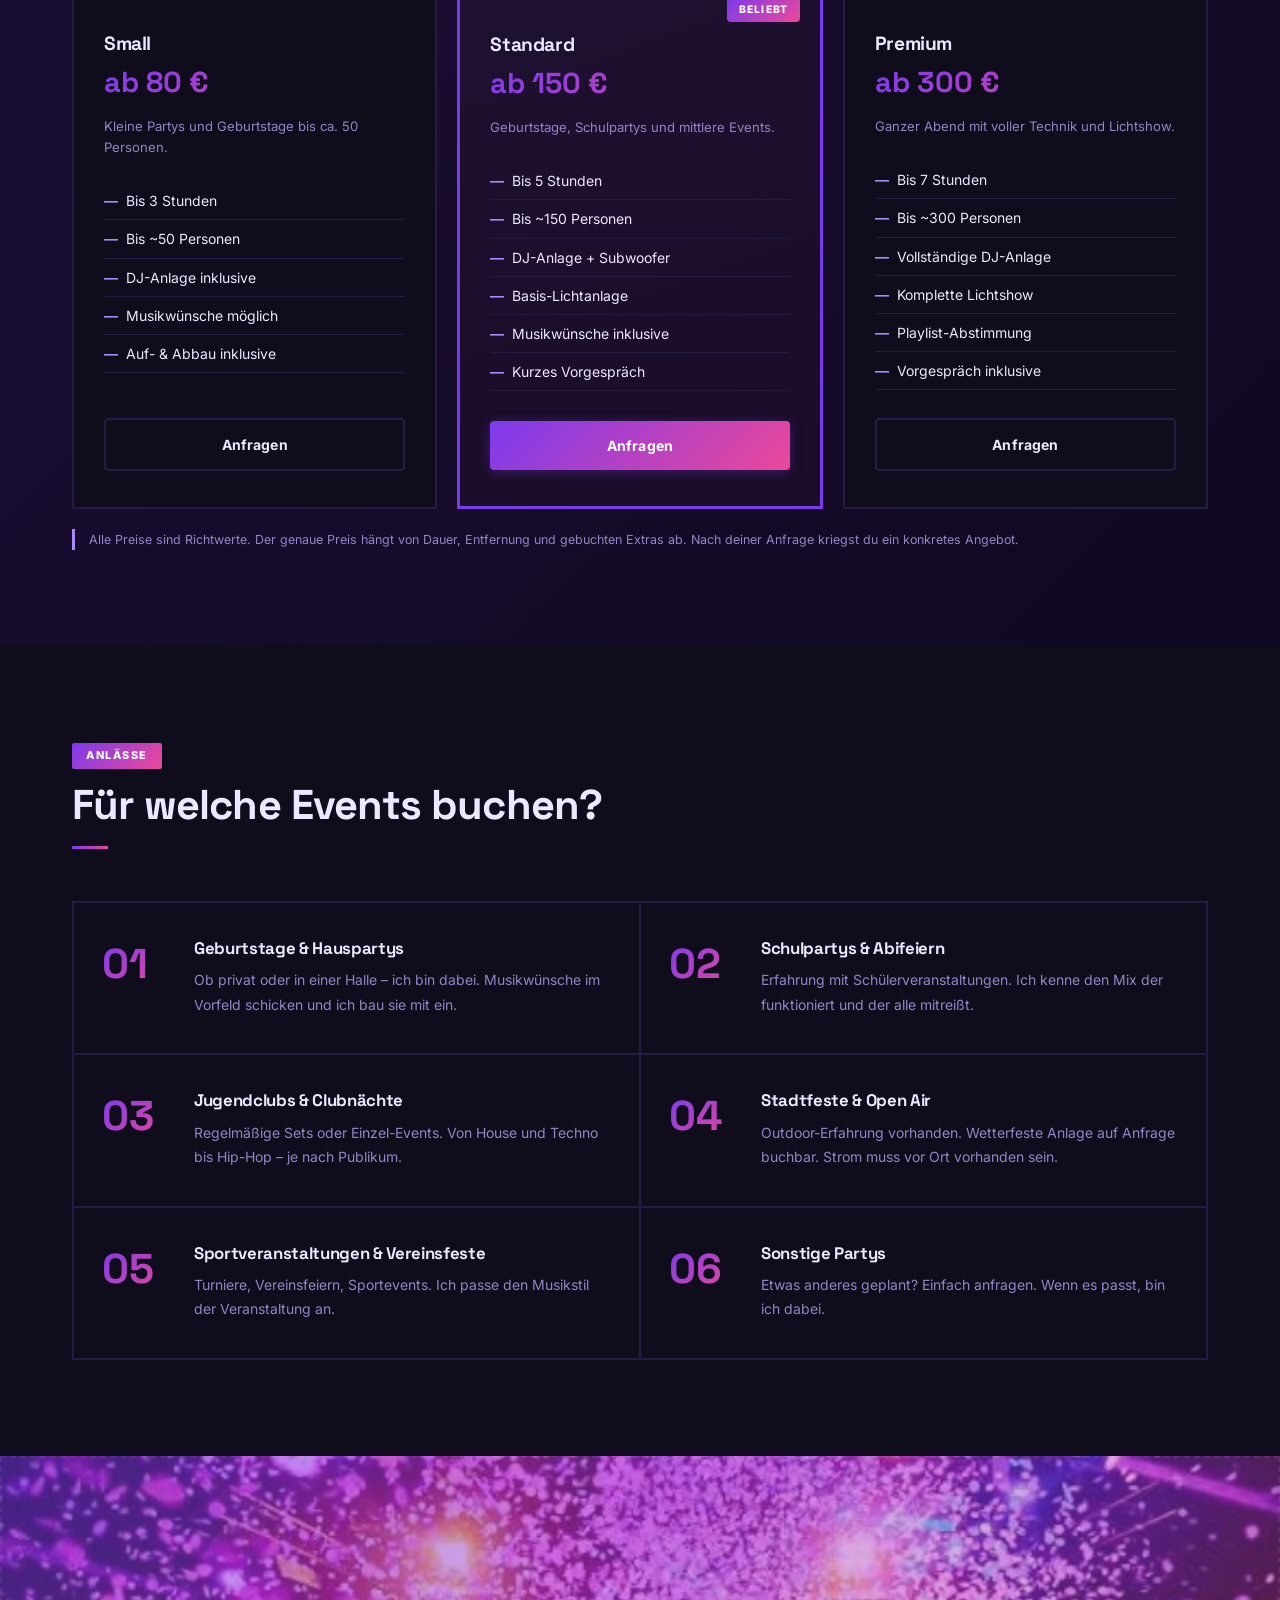
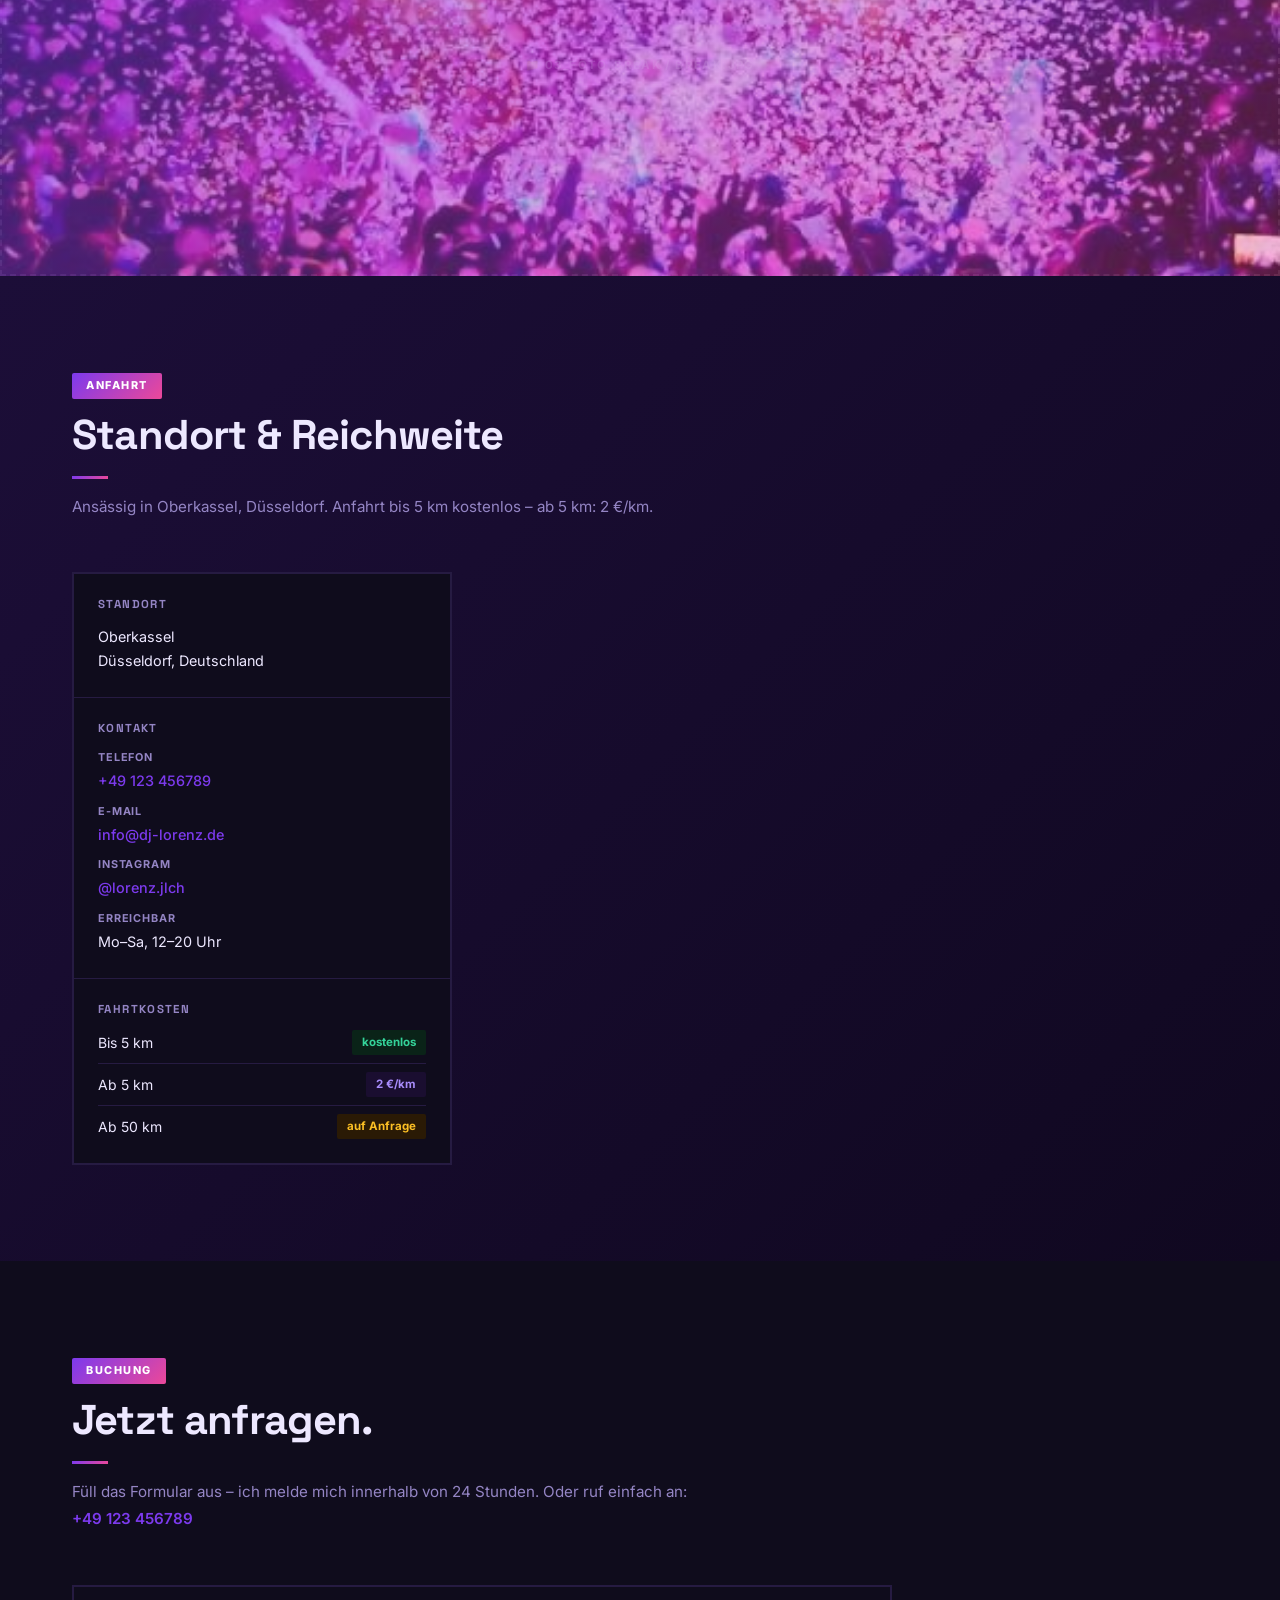
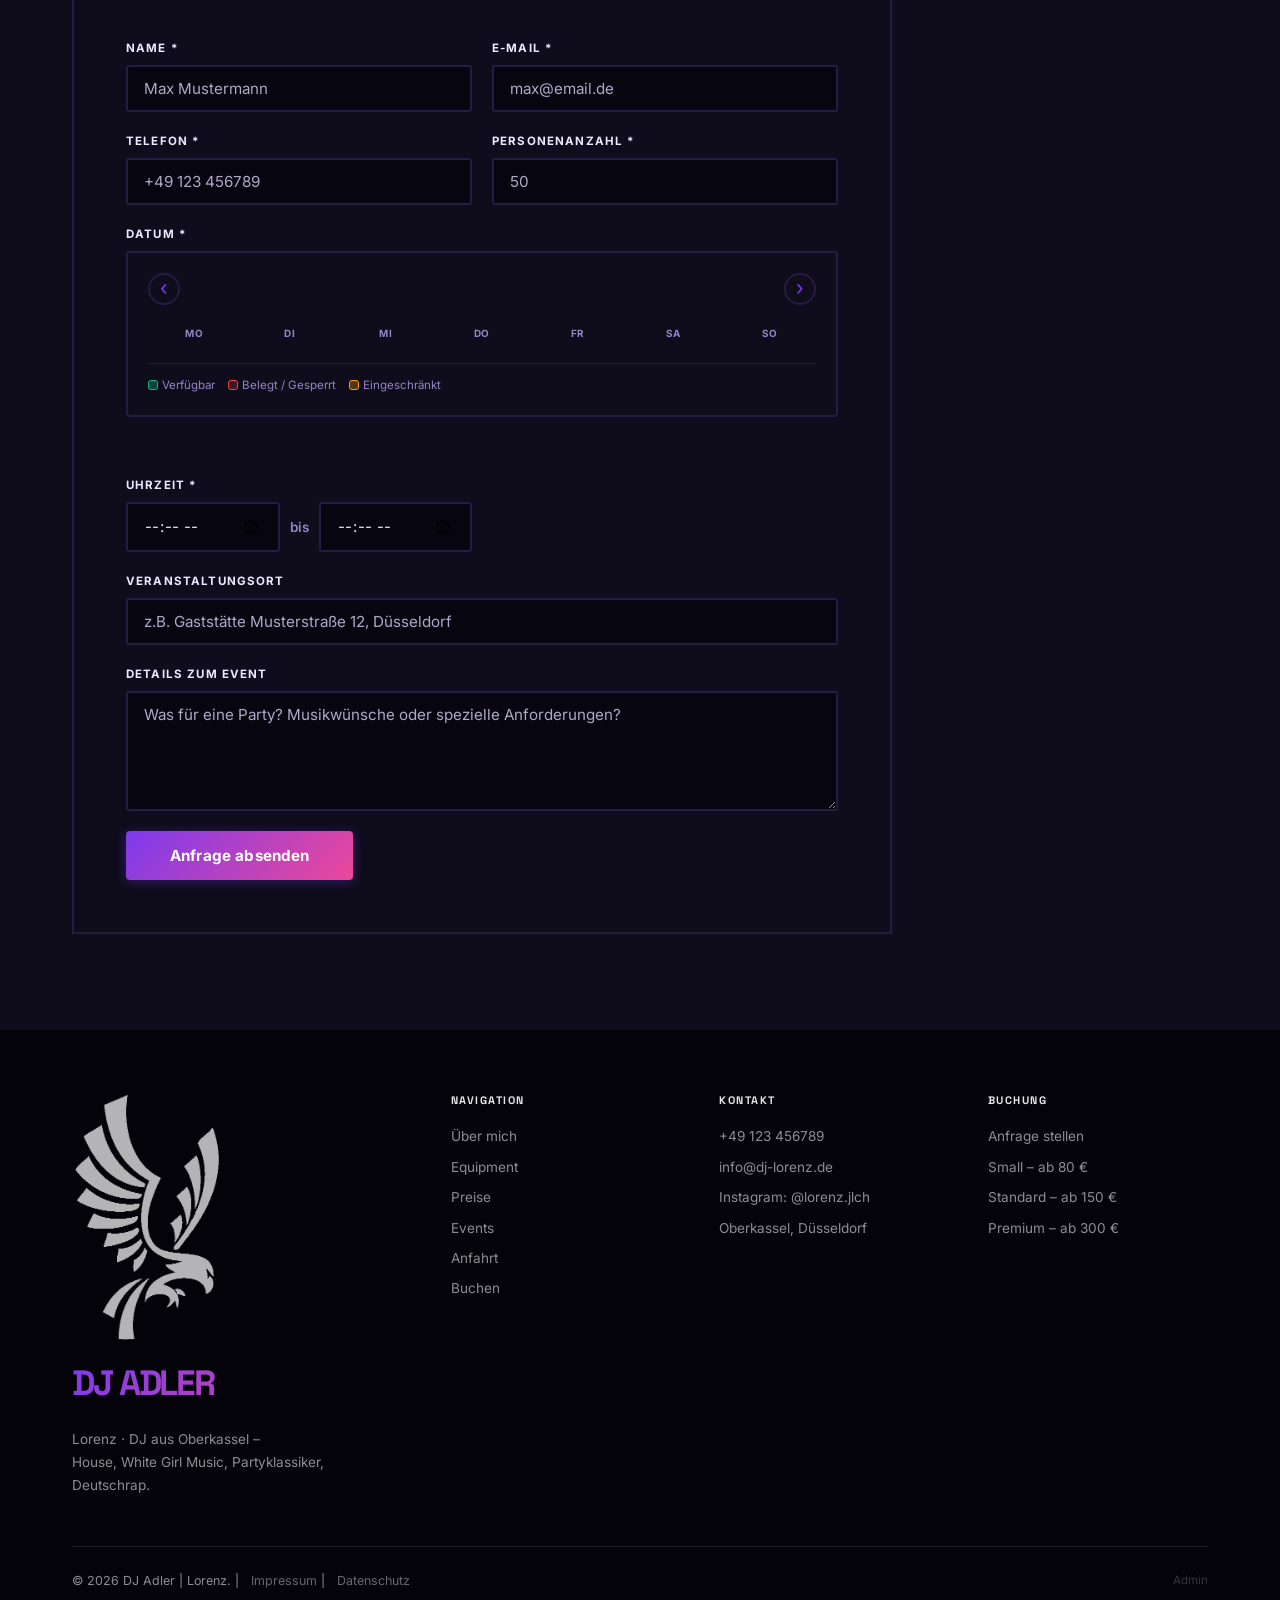
==== commit 8ee69d69: "Merge feature branch into main https://claude.ai/code/session_01Xssj5TSSfdAhVLRmGuq4kB" ====
--- a/index.html
+++ b/index.html
@@ -453,9 +453,27 @@
             <label for="guest_count">Personenanzahl *</label>
             <input type="number" id="guest_count" name="guest_count" placeholder="50" min="1" max="10000" required>
           </div>
-          <div class="form-group">
-            <label for="event_date">Datum *</label>
-            <input type="date" id="event_date" name="event_date" required>
+          <div class="form-group full">
+            <label>Datum *</label>
+            <div class="avail-cal-wrap">
+              <div class="avail-cal-nav">
+                <button type="button" class="avail-nav-btn" onclick="availPrevMonth()">&#8249;</button>
+                <span id="avail-month-label"></span>
+                <button type="button" class="avail-nav-btn" onclick="availNextMonth()">&#8250;</button>
+              </div>
+              <div class="avail-weekdays">
+                <span>Mo</span><span>Di</span><span>Mi</span><span>Do</span><span>Fr</span>
+                <span>Sa</span><span>So</span>
+              </div>
+              <div id="avail-cal-grid"></div>
+              <div class="avail-legend">
+                <span class="avail-dot free"></span> Verfügbar &ensp;
+                <span class="avail-dot taken"></span> Belegt / Gesperrt &ensp;
+                <span class="avail-dot partial"></span> Eingeschränkt
+              </div>
+            </div>
+            <input type="date" id="event_date" name="event_date" required style="position:absolute;opacity:0;pointer-events:none;width:1px;height:1px;">
+            <div id="avail-selected" class="avail-selected-label"></div>
           </div>
           <div class="form-group">
             <label>Uhrzeit *</label>
@@ -528,7 +546,7 @@
         </div>
       </div>
       <div class="footer-bottom">
-        <p>© 2025 DJ Adler | Lorenz. | <a href="#">Impressum</a> | <a href="#">Datenschutz</a></p>
+        <p>© 2026 DJ Adler | Lorenz. | <a href="#">Impressum</a> | <a href="#">Datenschutz</a></p>
         <a href="admin.html" class="footer-admin">Admin</a>
       </div>
     </div>
--- a/style.css
+++ b/style.css
@@ -956,6 +956,11 @@
 .form-message.error {
   background: #2A0F0F; color: #F87171;
   border-color: #F87171; display: block;
+}
+
+.form-message.warning {
+  background: #241A04; color: #FCD34D;
+  border-color: #F59E0B; display: block;
 }
 
 /* === FOOTER === */
@@ -1425,17 +1430,17 @@
 .hero-eagle svg { width: 100%; height: auto; display: block; }
 .hero-eagle img {
   width: 100%; height: auto; display: block;
-  filter: invert(1) sepia(1) saturate(3) hue-rotate(225deg) brightness(1.2);
+  filter: brightness(0) invert(1) sepia(1) saturate(8) hue-rotate(248deg) brightness(2.2);
 }
 
 /* Footer-Adler */
 .footer-eagle-svg {
   width: 150px;
   height: auto;
-  opacity: 0.55;
+  opacity: 0.7;
   display: block;
   margin-bottom: 14px;
-  filter: invert(1) sepia(1) saturate(3) hue-rotate(225deg) brightness(1.3);
+  filter: brightness(0) invert(1) sepia(1) saturate(8) hue-rotate(248deg) brightness(2);
 }
 
 /* Equipment-Foto */
@@ -1498,3 +1503,112 @@
   .hero-eagle { width: 100%; right: -20%; }
   .equip-photo-wrap { height: 180px; }
 }
+
+/* ── Availability Calendar (Booking Page) ── */
+.avail-cal-wrap {
+  background: var(--white);
+  border: 2px solid var(--border);
+  border-radius: var(--radius-lg);
+  padding: 20px;
+}
+
+.avail-cal-nav {
+  display: flex;
+  align-items: center;
+  justify-content: space-between;
+  margin-bottom: 16px;
+}
+
+.avail-cal-nav span {
+  font-weight: 700;
+  font-size: 0.95rem;
+}
+
+.avail-nav-btn {
+  width: 32px; height: 32px;
+  border-radius: 50%;
+  border: 2px solid var(--border);
+  background: transparent;
+  font-size: 1.3rem;
+  cursor: pointer;
+  color: var(--purple);
+  font-family: inherit;
+  display: flex; align-items: center; justify-content: center;
+  transition: var(--ease);
+  line-height: 1;
+}
+.avail-nav-btn:hover { background: var(--surface); border-color: var(--purple); }
+
+.avail-weekdays {
+  display: grid;
+  grid-template-columns: repeat(7, 1fr);
+  gap: 3px;
+  margin-bottom: 4px;
+}
+.avail-weekdays span {
+  text-align: center;
+  font-size: 0.62rem;
+  font-weight: 700;
+  text-transform: uppercase;
+  letter-spacing: .08em;
+  color: var(--text-muted);
+  padding: 4px 0;
+}
+
+#avail-cal-grid {
+  display: grid;
+  grid-template-columns: repeat(7, 1fr);
+  gap: 3px;
+}
+
+.avail-cell {
+  aspect-ratio: 1;
+  border-radius: 6px;
+  display: flex;
+  align-items: center;
+  justify-content: center;
+  font-size: 0.8rem;
+  font-weight: 600;
+  transition: background .12s, transform .1s;
+  min-height: 36px;
+}
+
+.avail-cell.empty   { background: transparent; }
+.avail-cell.past    { color: var(--text-muted); opacity: .4; cursor: not-allowed; background: transparent; }
+.avail-cell.taken   { background: rgba(239,68,68,.12); color: #EF4444; cursor: not-allowed; text-decoration: line-through; }
+.avail-cell.free    { background: rgba(16,185,129,.08); color: #059669; cursor: pointer; }
+.avail-cell.free:hover { background: rgba(16,185,129,.18); transform: scale(1.05); }
+.avail-cell.weekend.free { background: rgba(124,58,237,.07); color: var(--purple); }
+.avail-cell.weekend.free:hover { background: rgba(124,58,237,.15); }
+.avail-cell.partial { background: rgba(245,158,11,.1); color: #FCD34D; cursor: pointer; }
+.avail-cell.partial:hover { background: rgba(245,158,11,.2); transform: scale(1.05); }
+.avail-cell.sel     { background: var(--purple) !important; color: #fff !important; transform: scale(1.05); }
+
+.avail-legend {
+  display: flex;
+  align-items: center;
+  gap: 4px;
+  margin-top: 14px;
+  padding-top: 12px;
+  border-top: 1px solid var(--border);
+  font-size: 0.72rem;
+  color: var(--text-muted);
+}
+
+.avail-dot {
+  width: 10px; height: 10px;
+  border-radius: 3px;
+  display: inline-block;
+}
+.avail-dot.free    { background: rgba(16,185,129,.3); border: 1px solid #10B981; }
+.avail-dot.taken   { background: rgba(239,68,68,.2);  border: 1px solid #EF4444; }
+.avail-dot.partial { background: rgba(245,158,11,.3); border: 1px solid #F59E0B; }
+
+.avail-selected-label {
+  margin-top: 10px;
+  font-size: 0.85rem;
+  font-weight: 600;
+  color: var(--text-muted);
+  min-height: 22px;
+}
+.avail-selected-label.active { color: #059669; }
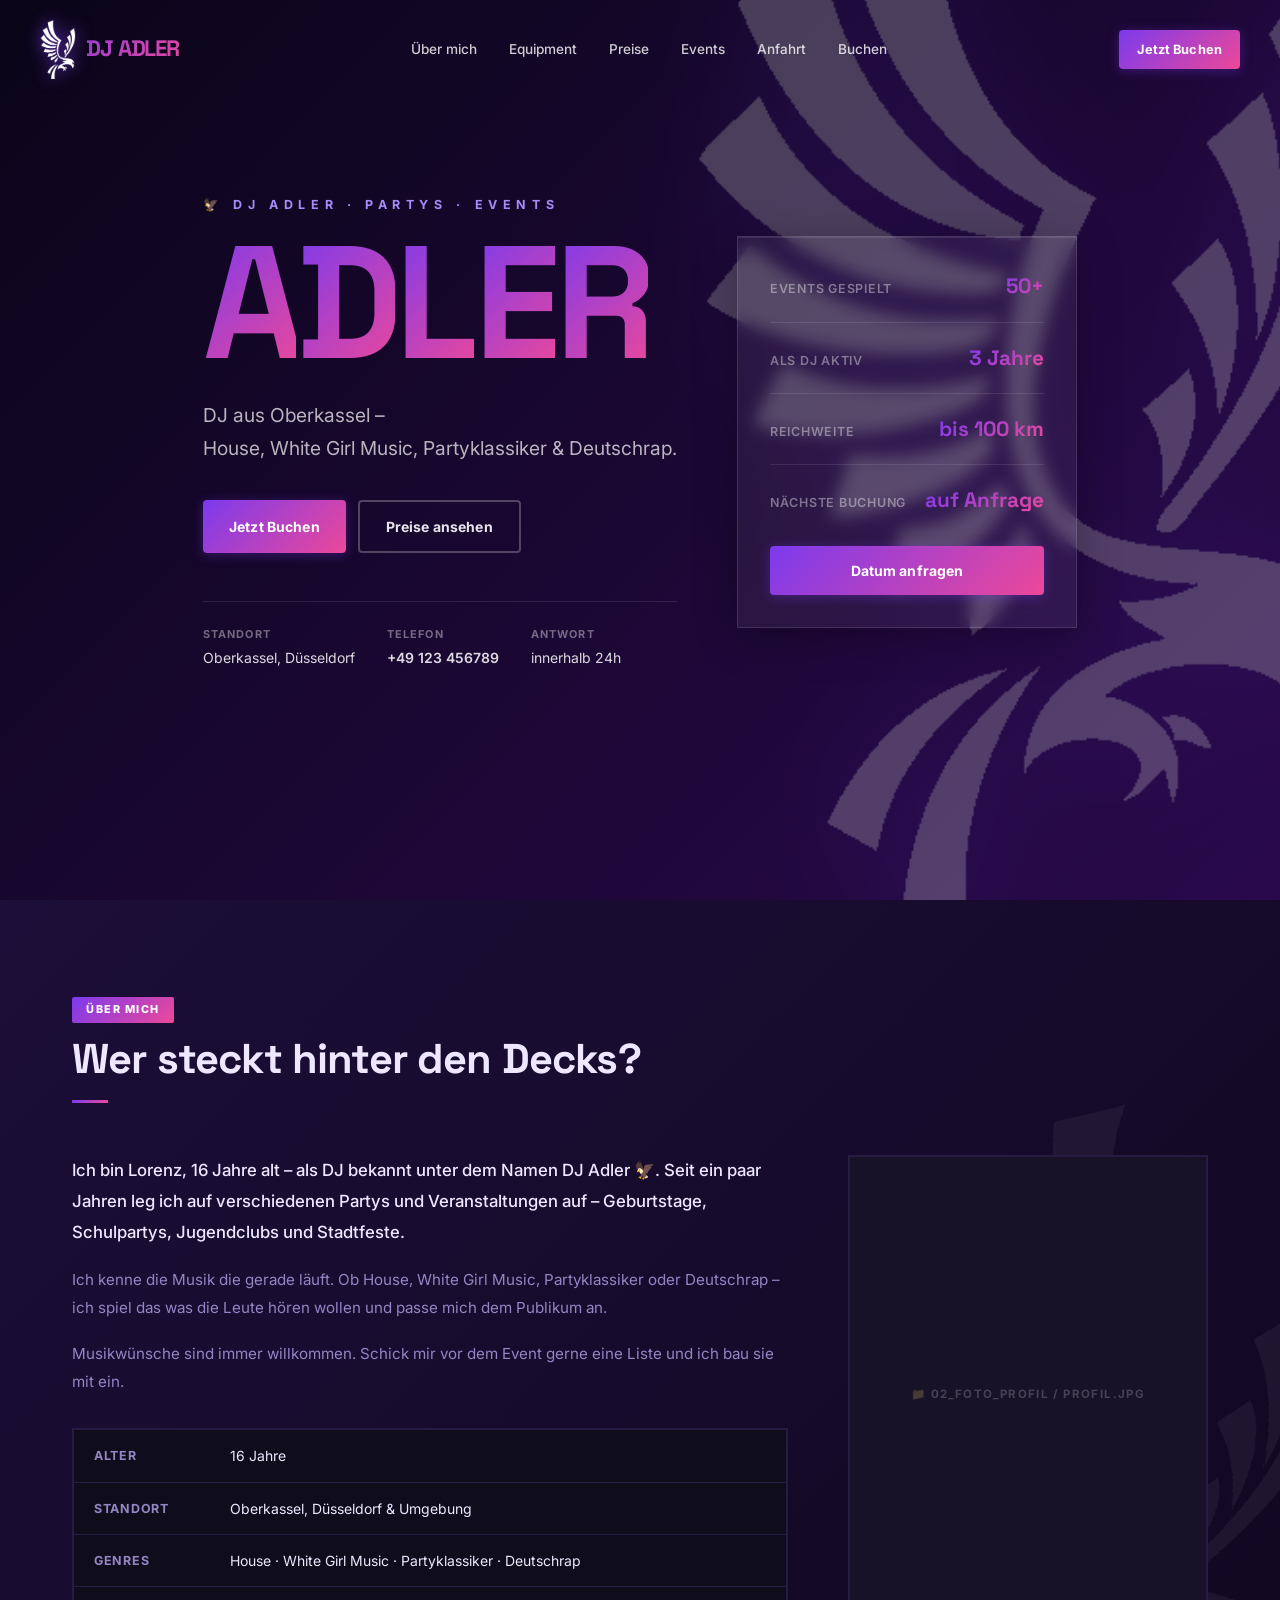
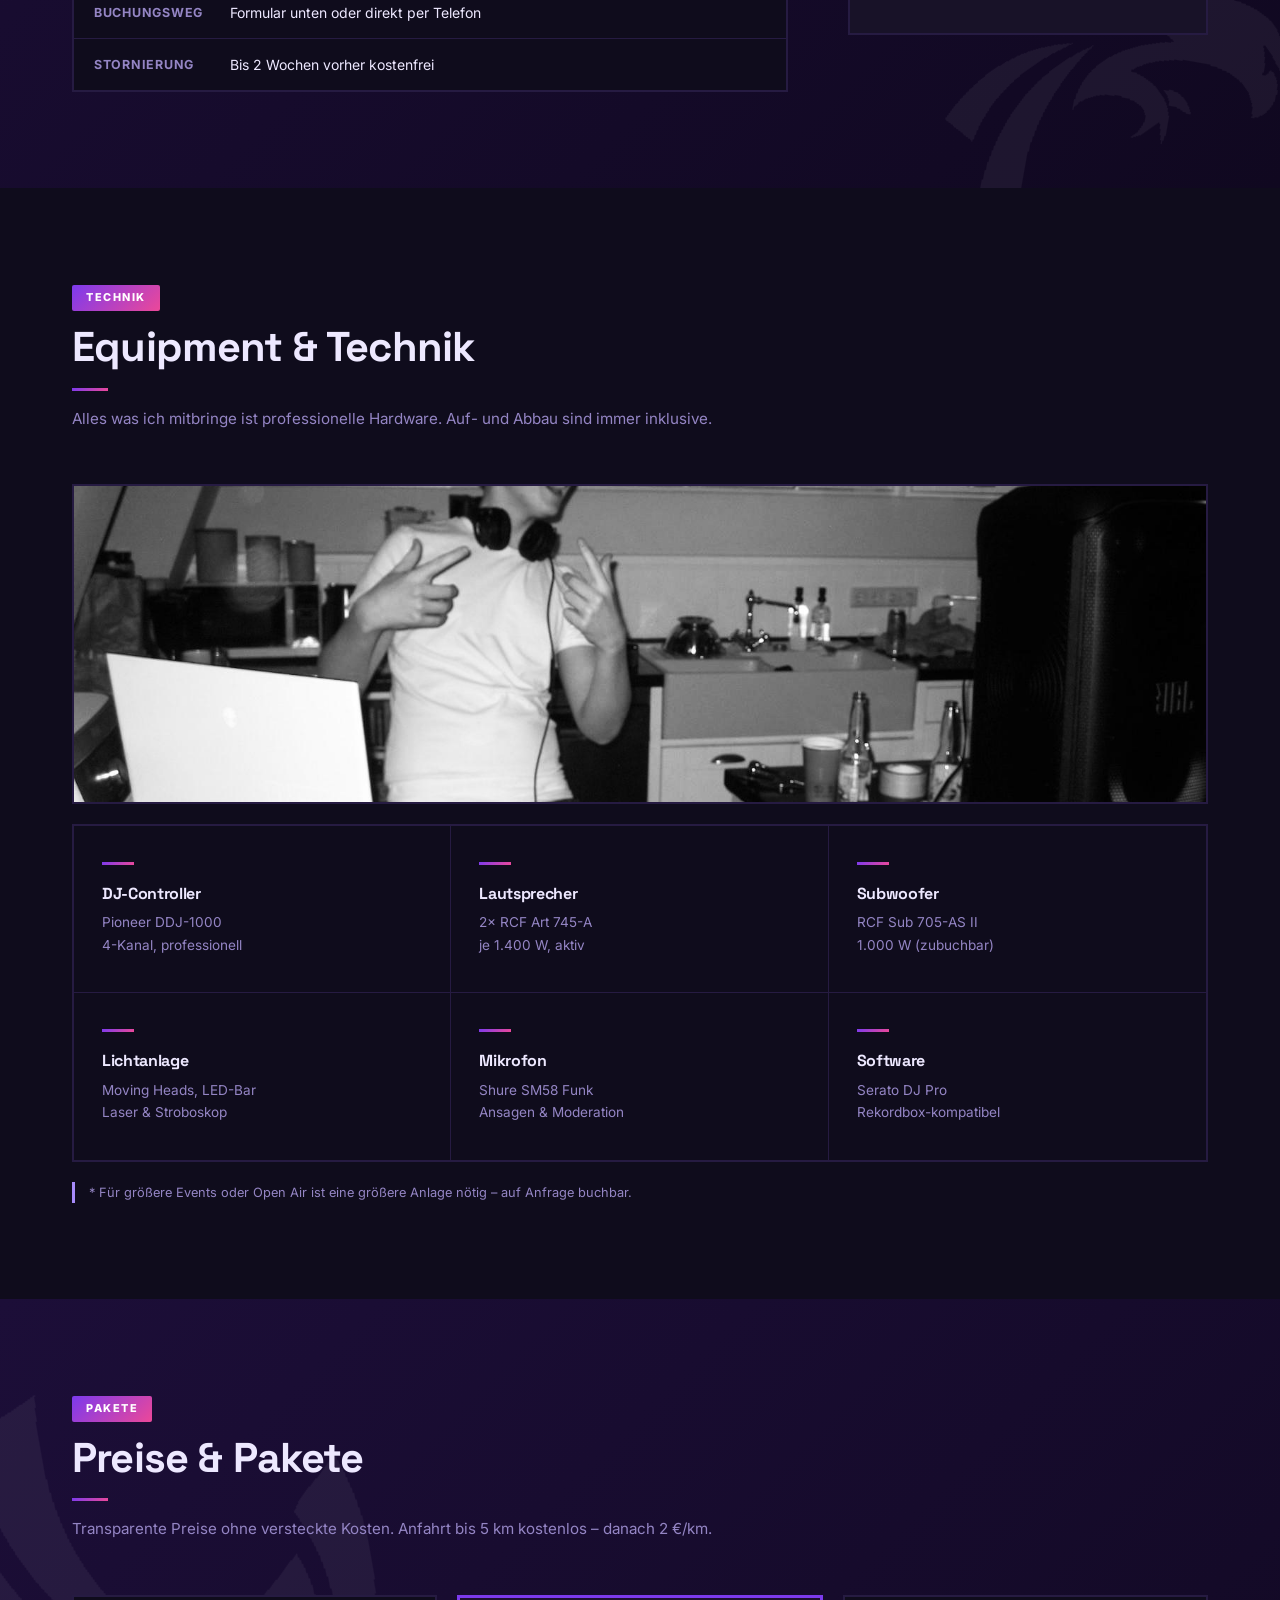
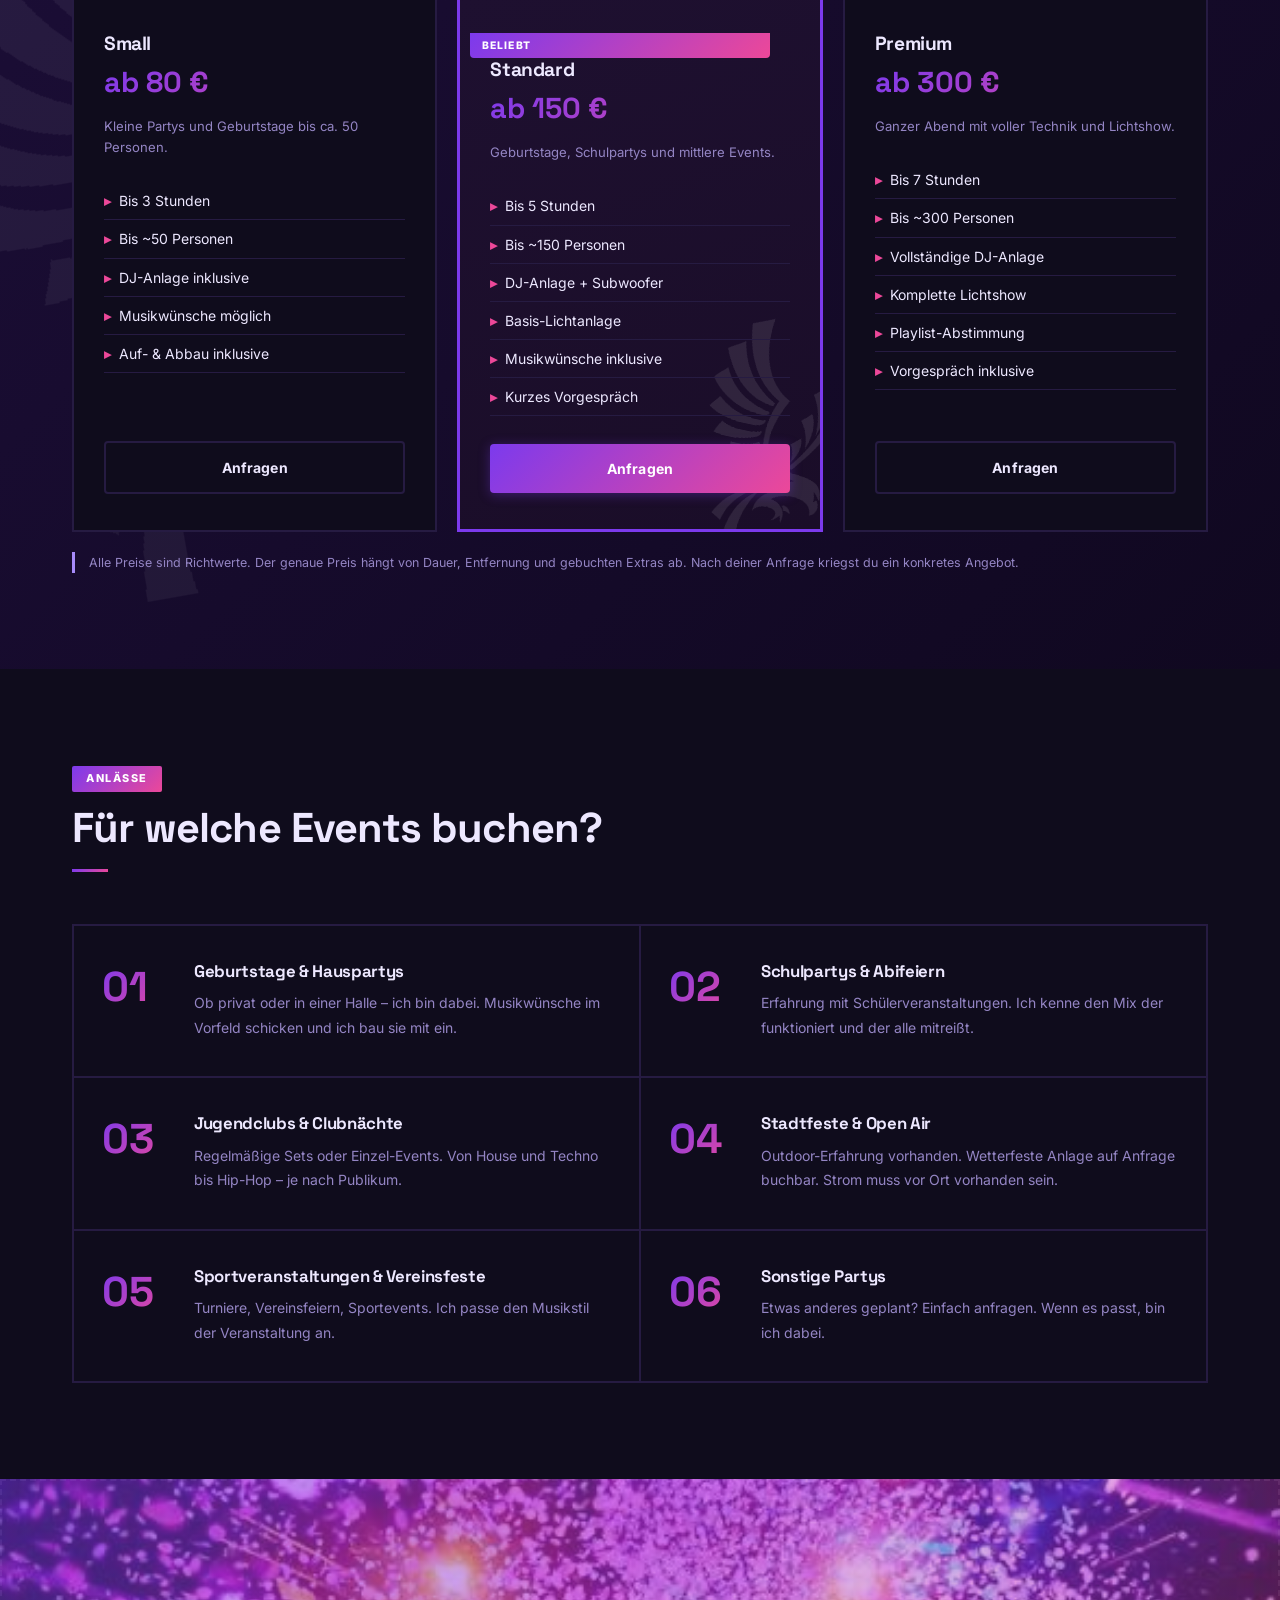
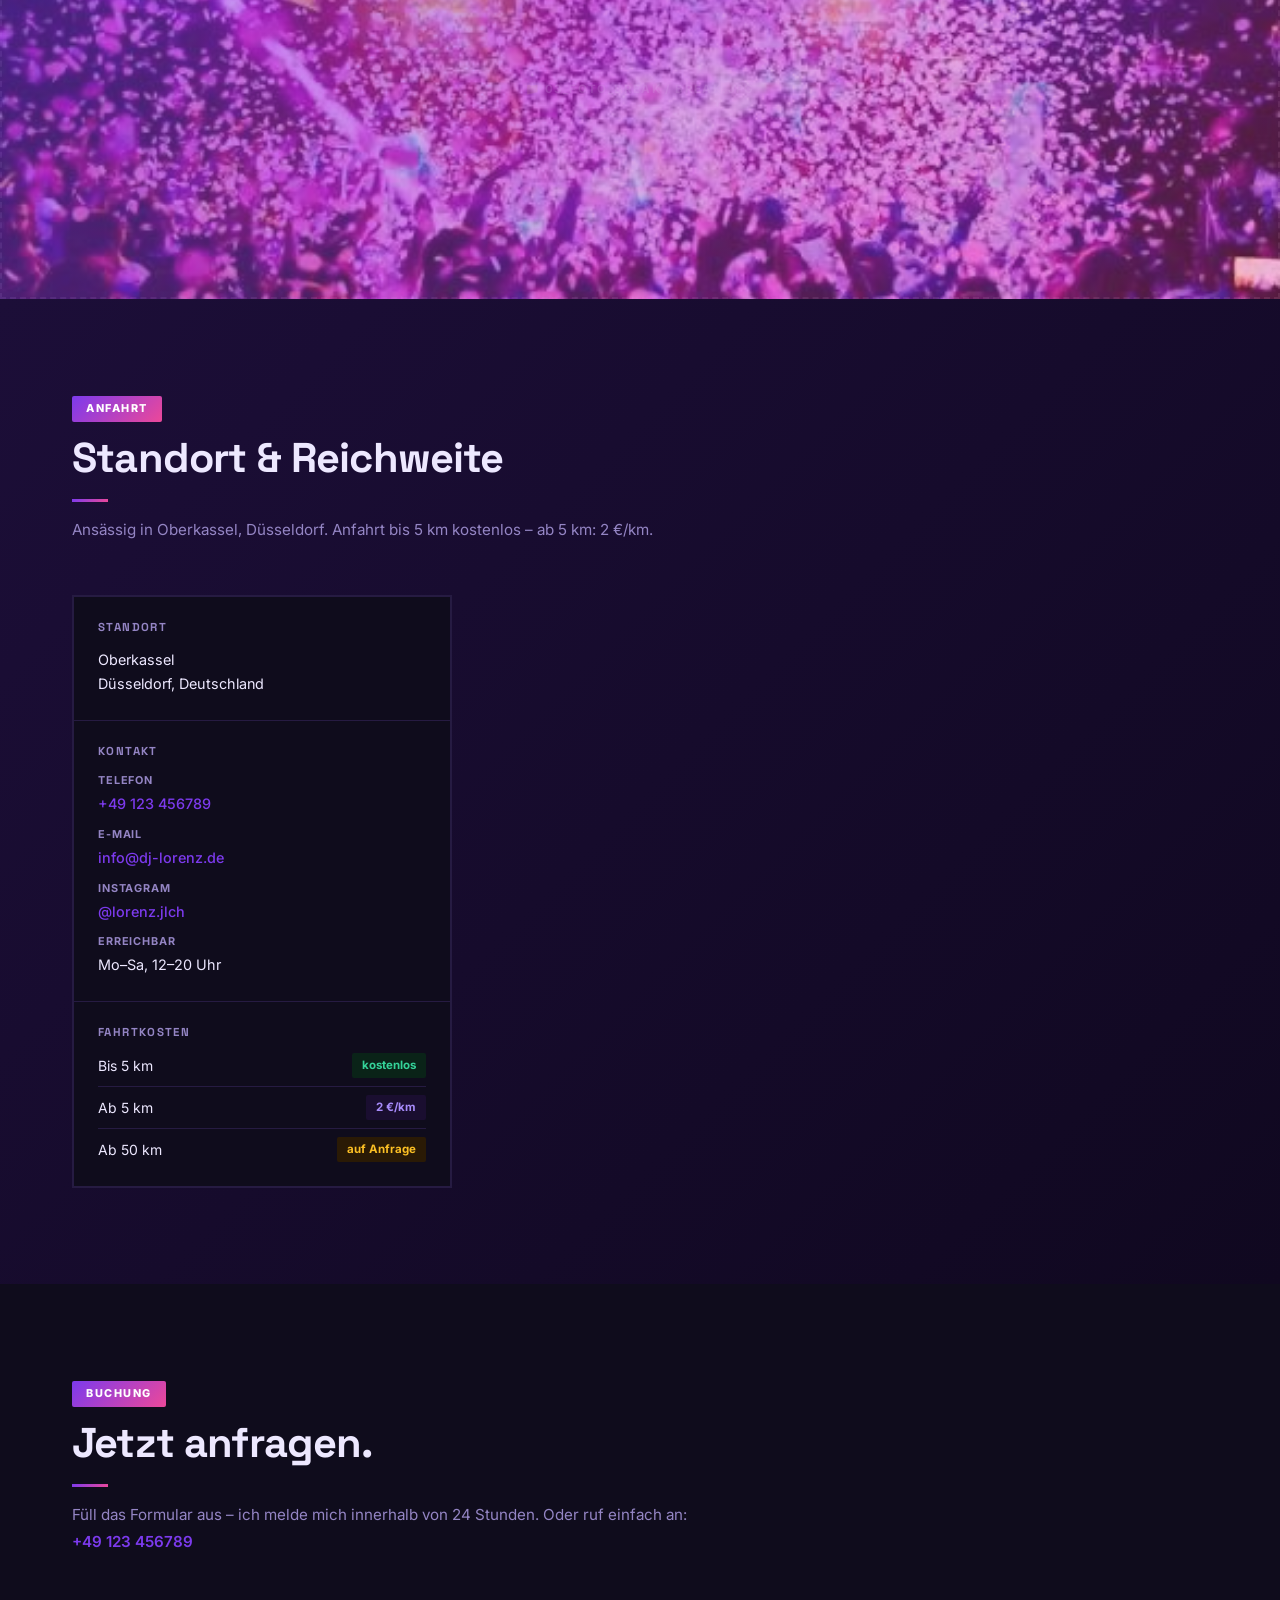
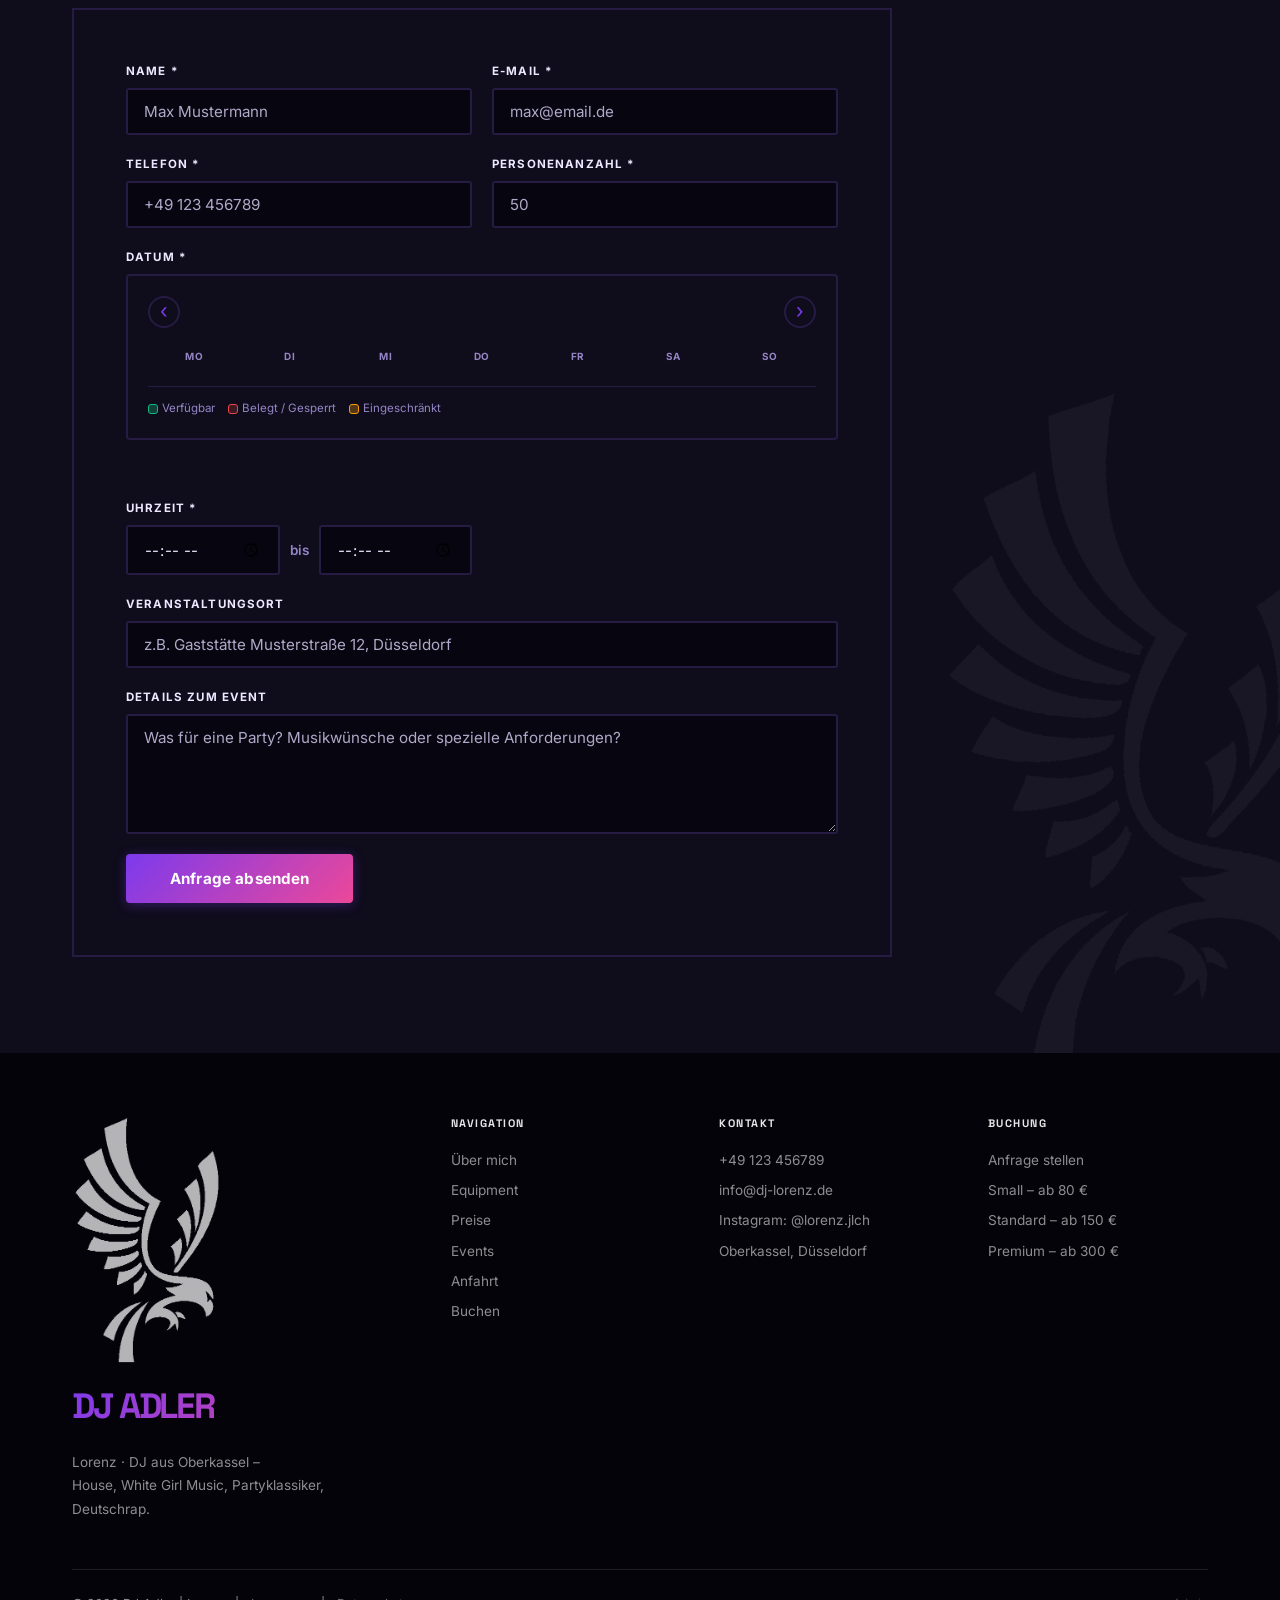
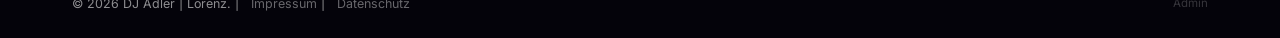
==== commit afb614c3: "Personalize site: eagle watermarks, glow effects, floating animation - Hero eagle: opacity 0.09→0.22" ====
--- a/index.html
+++ b/index.html
@@ -112,6 +112,7 @@
 
   <!-- ── ÜBER MICH ── -->
   <section class="about" id="about">
+    <div class="section-eagle-wm" aria-hidden="true"><img src="05_GRAFIK_Adler/adler.png" alt="" onerror="this.style.display='none'"></div>
     <div class="container">
       <div class="section-header" data-reveal>
         <span class="section-tag">Über mich</span>
@@ -213,6 +214,7 @@
 
   <!-- ── PREISE ── -->
   <section class="preise" id="preise">
+    <div class="section-eagle-wm" aria-hidden="true"><img src="05_GRAFIK_Adler/adler.png" alt="" onerror="this.style.display='none'"></div>
     <div class="container">
       <div class="section-header" data-reveal>
         <span class="section-tag">Pakete</span>
@@ -241,6 +243,7 @@
         </div>
 
         <div class="preis-card preis-highlight" data-reveal data-reveal-delay="2">
+          <div class="preis-card-eagle" aria-hidden="true"><img src="05_GRAFIK_Adler/adler.png" alt="" onerror="this.style.display='none'"></div>
           <div class="preis-badge">Beliebt</div>
           <div class="preis-head">
             <h3>Standard</h3>
@@ -426,6 +429,7 @@
 
   <!-- ── BUCHUNG ── -->
   <section class="booking" id="booking">
+    <div class="section-eagle-wm" aria-hidden="true"><img src="05_GRAFIK_Adler/adler.png" alt="" onerror="this.style.display='none'"></div>
     <div class="container">
       <div class="section-header" data-reveal>
         <span class="section-tag">Buchung</span>
--- a/style.css
+++ b/style.css
@@ -371,8 +371,25 @@
   .navbar:not(.scrolled) .nav-links a:hover { color: white; }
 }
 
+/* ── ADLER-WASSERZEICHEN FÜR SECTIONS ── */
+.section-eagle-wm {
+  position: absolute;
+  pointer-events: none;
+  z-index: 0;
+}
+.section-eagle-wm img {
+  width: 100%; height: auto; display: block;
+  filter: invert(1) sepia(1) saturate(8) hue-rotate(248deg) brightness(2.5);
+}
+
 /* === ÜBER MICH === */
-.about { background: var(--gradient-soft); }
+.about { background: var(--gradient-soft); position: relative; overflow: hidden; }
+.about .container { position: relative; z-index: 1; }
+.about > .section-eagle-wm {
+  right: -60px; bottom: -40px;
+  width: 440px; opacity: 0.05;
+  transform: rotate(10deg);
+}
 
 .about-grid {
   display: grid;
@@ -507,7 +524,13 @@
 }
 
 /* === PREISE === */
-.preise { background: var(--gradient-soft); }
+.preise { background: var(--gradient-soft); position: relative; overflow: hidden; }
+.preise .container { position: relative; z-index: 1; }
+.preise > .section-eagle-wm {
+  left: -80px; top: 50%;
+  transform: translateY(-50%) rotate(-10deg);
+  width: 500px; opacity: 0.05;
+}
 
 .preise-grid {
   display: grid;
@@ -585,8 +608,8 @@
 }
 
 .preis-list li::before {
-  content: '—';
-  color: var(--purple-light);
+  content: '▸';
+  color: var(--pink);
   font-weight: 700;
   flex-shrink: 0;
 }
@@ -868,7 +891,13 @@
 .foto-slot-wide { grid-column: span 2; }
 
 /* === BUCHUNG === */
-.booking { background: var(--white); }
+.booking { background: var(--white); position: relative; overflow: hidden; }
+.booking .container { position: relative; z-index: 1; }
+.booking > .section-eagle-wm {
+  right: -70px; bottom: -30px;
+  width: 420px; opacity: 0.04;
+  transform: rotate(5deg);
+}
 
 .booking .section-sub a { color: var(--purple); font-weight: 600; }
 
@@ -1237,20 +1266,42 @@
 
 /* ── PREISE CARDS ── */
 .preis-card {
+  overflow: hidden;
   transition: transform 0.25s ease, box-shadow 0.25s ease, border-color 0.25s ease;
 }
 .preis-card:hover {
   transform: translateY(-6px);
-  box-shadow: 0 16px 44px rgba(124,58,237,.13);
+  box-shadow: 0 16px 44px rgba(124,58,237,.2);
   border-color: var(--purple-light);
+}
+@keyframes cardGlow {
+  0%, 100% { box-shadow: 0 0 0 0 rgba(124,58,237,0), 0 8px 30px rgba(124,58,237,.1); }
+  50%       { box-shadow: 0 0 28px 4px rgba(124,58,237,.22), 0 8px 50px rgba(236,72,153,.15); }
 }
 .preis-highlight {
   background: linear-gradient(160deg, #1E1030 0%, #1A0D28 100%);
+  animation: cardGlow 4s ease-in-out infinite;
 }
 .preis-highlight:hover {
-  box-shadow: 0 20px 56px rgba(124,58,237,.24);
+  box-shadow: 0 20px 56px rgba(124,58,237,.35) !important;
   border-color: var(--purple) !important;
 }
+
+/* Inner eagle on highlight card */
+.preis-card-eagle {
+  position: absolute;
+  bottom: -20px; right: -20px;
+  width: 140px;
+  opacity: 0.09;
+  pointer-events: none;
+  z-index: 0;
+  transform: rotate(12deg);
+}
+.preis-card-eagle img {
+  width: 100%; height: auto; display: block;
+  filter: invert(1) sepia(1) saturate(8) hue-rotate(248deg) brightness(2.5);
+}
+.preis-card > *:not(.preis-card-eagle) { position: relative; z-index: 1; }
 
 /* ── EVENT ITEMS ── */
 .event-item {
@@ -1401,6 +1452,8 @@
   .hero-eyebrow, .hero-tagline, .hero-actions, .hero-quick,
   .hero-right, .hero-card,
   .hero-actions .btn-primary,
+  .hero-eagle,
+  .preis-highlight,
   .section-tag,
   .photo-break-overlay { animation: none !important; }
   .hero-actions .btn-primary { box-shadow: 0 2px 12px rgba(124,58,237,.35); }
@@ -1413,24 +1466,36 @@
    ============================================================ */
 
 /* Nav-Adler */
-.nav-eagle { width: 36px; height: auto; flex-shrink: 0; }
+.nav-eagle {
+  width: 36px; height: auto; flex-shrink: 0;
+  filter: invert(1) sepia(1) saturate(8) hue-rotate(248deg) brightness(2.5) drop-shadow(0 0 8px rgba(124,58,237,.9));
+  transition: filter 0.3s ease;
+}
+.nav-eagle:hover {
+  filter: invert(1) sepia(1) saturate(10) hue-rotate(248deg) brightness(3) drop-shadow(0 0 16px rgba(236,72,153,1));
+}
 
 /* Hero-Adler – großes dekoratives Hintergrundelement */
+@keyframes eagleFloat {
+  0%, 100% { transform: rotate(-5deg) translateY(0); }
+  50%       { transform: rotate(-3deg) translateY(-18px); }
+}
+
 .hero-eagle {
   position: absolute;
   bottom: -6%;
   right: -8%;
   width: 62%;
   max-width: 700px;
-  opacity: 0.09;
+  opacity: 0.22;
   z-index: 1;
   pointer-events: none;
-  transform: rotate(-5deg);
+  animation: eagleFloat 9s ease-in-out infinite;
 }
 .hero-eagle svg { width: 100%; height: auto; display: block; }
 .hero-eagle img {
   width: 100%; height: auto; display: block;
-  filter: brightness(0) invert(1) sepia(1) saturate(8) hue-rotate(248deg) brightness(2.2);
+  filter: invert(1) sepia(1) saturate(8) hue-rotate(248deg) brightness(2.5) drop-shadow(0 0 60px rgba(124,58,237,.6));
 }
 
 /* Footer-Adler */
@@ -1440,7 +1505,7 @@
   opacity: 0.7;
   display: block;
   margin-bottom: 14px;
-  filter: brightness(0) invert(1) sepia(1) saturate(8) hue-rotate(248deg) brightness(2);
+  filter: invert(1) sepia(1) saturate(8) hue-rotate(248deg) brightness(2.5);
 }
 
 /* Equipment-Foto */
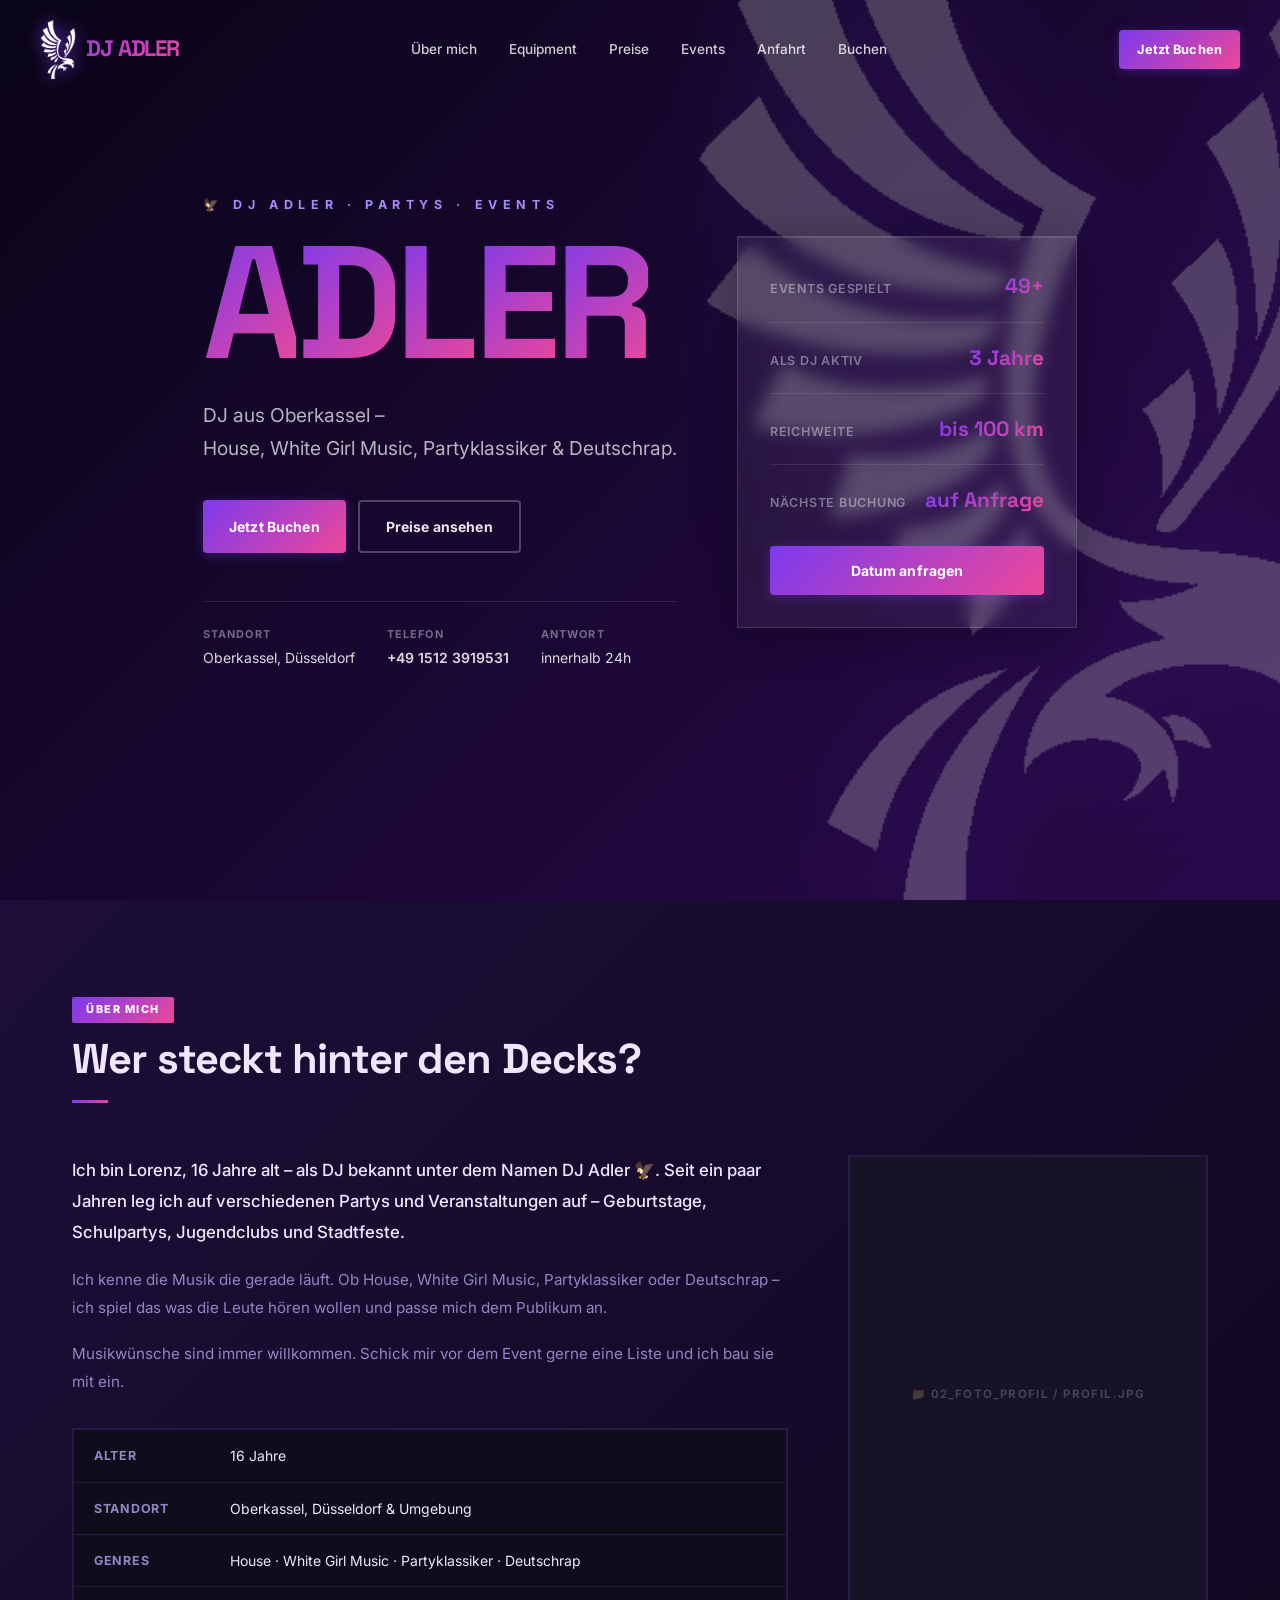
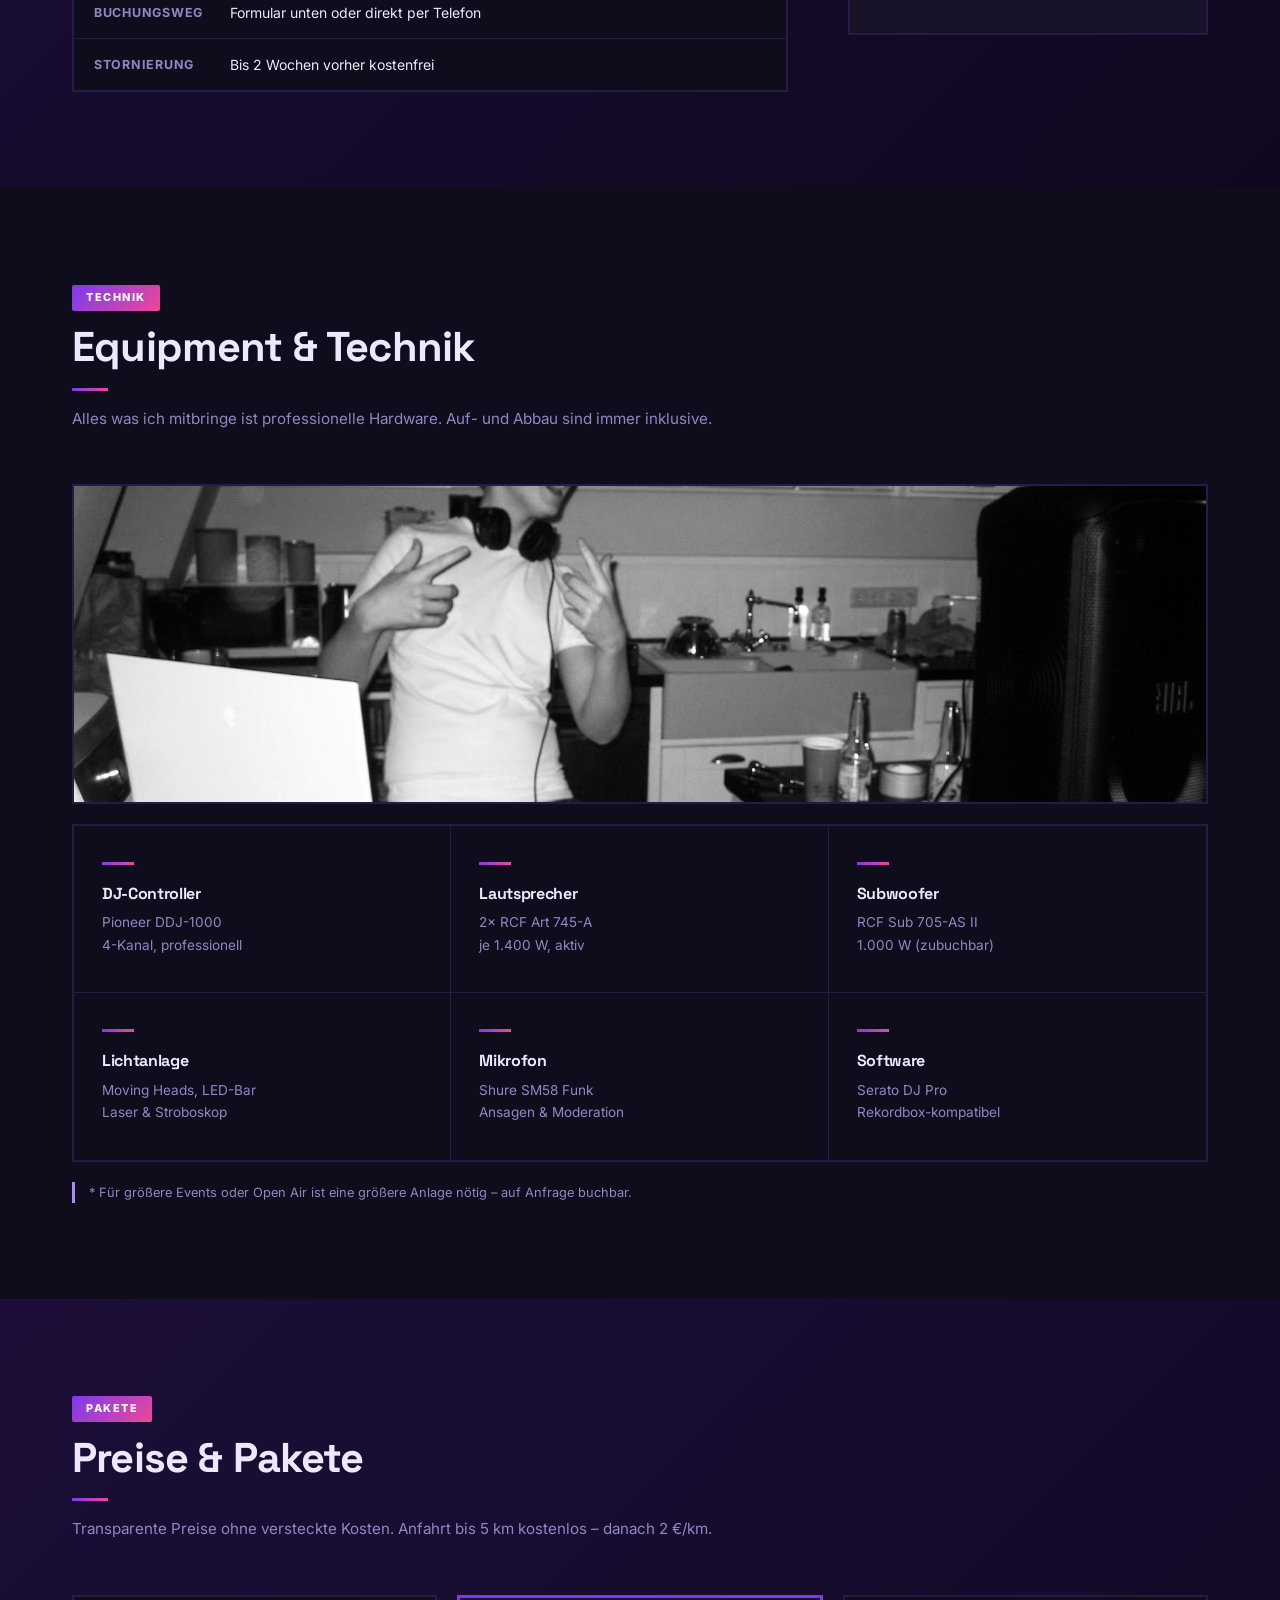
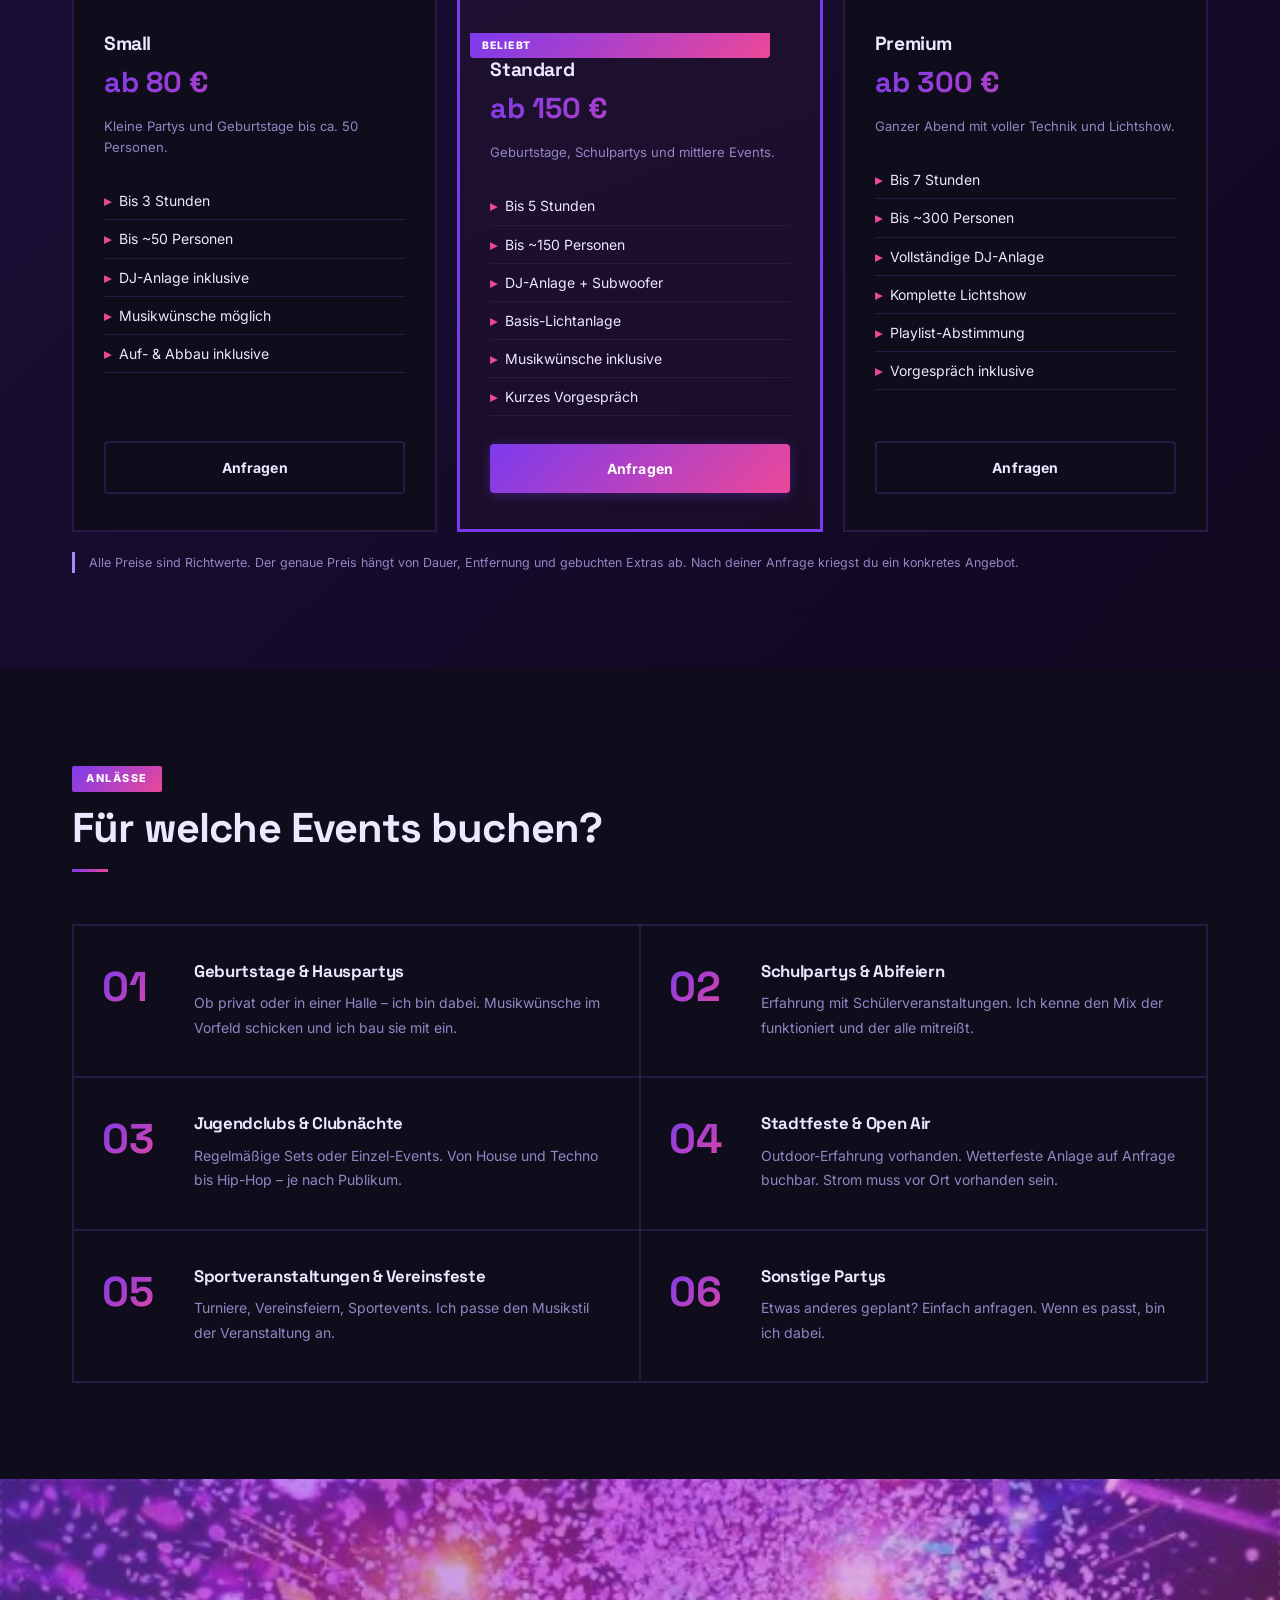
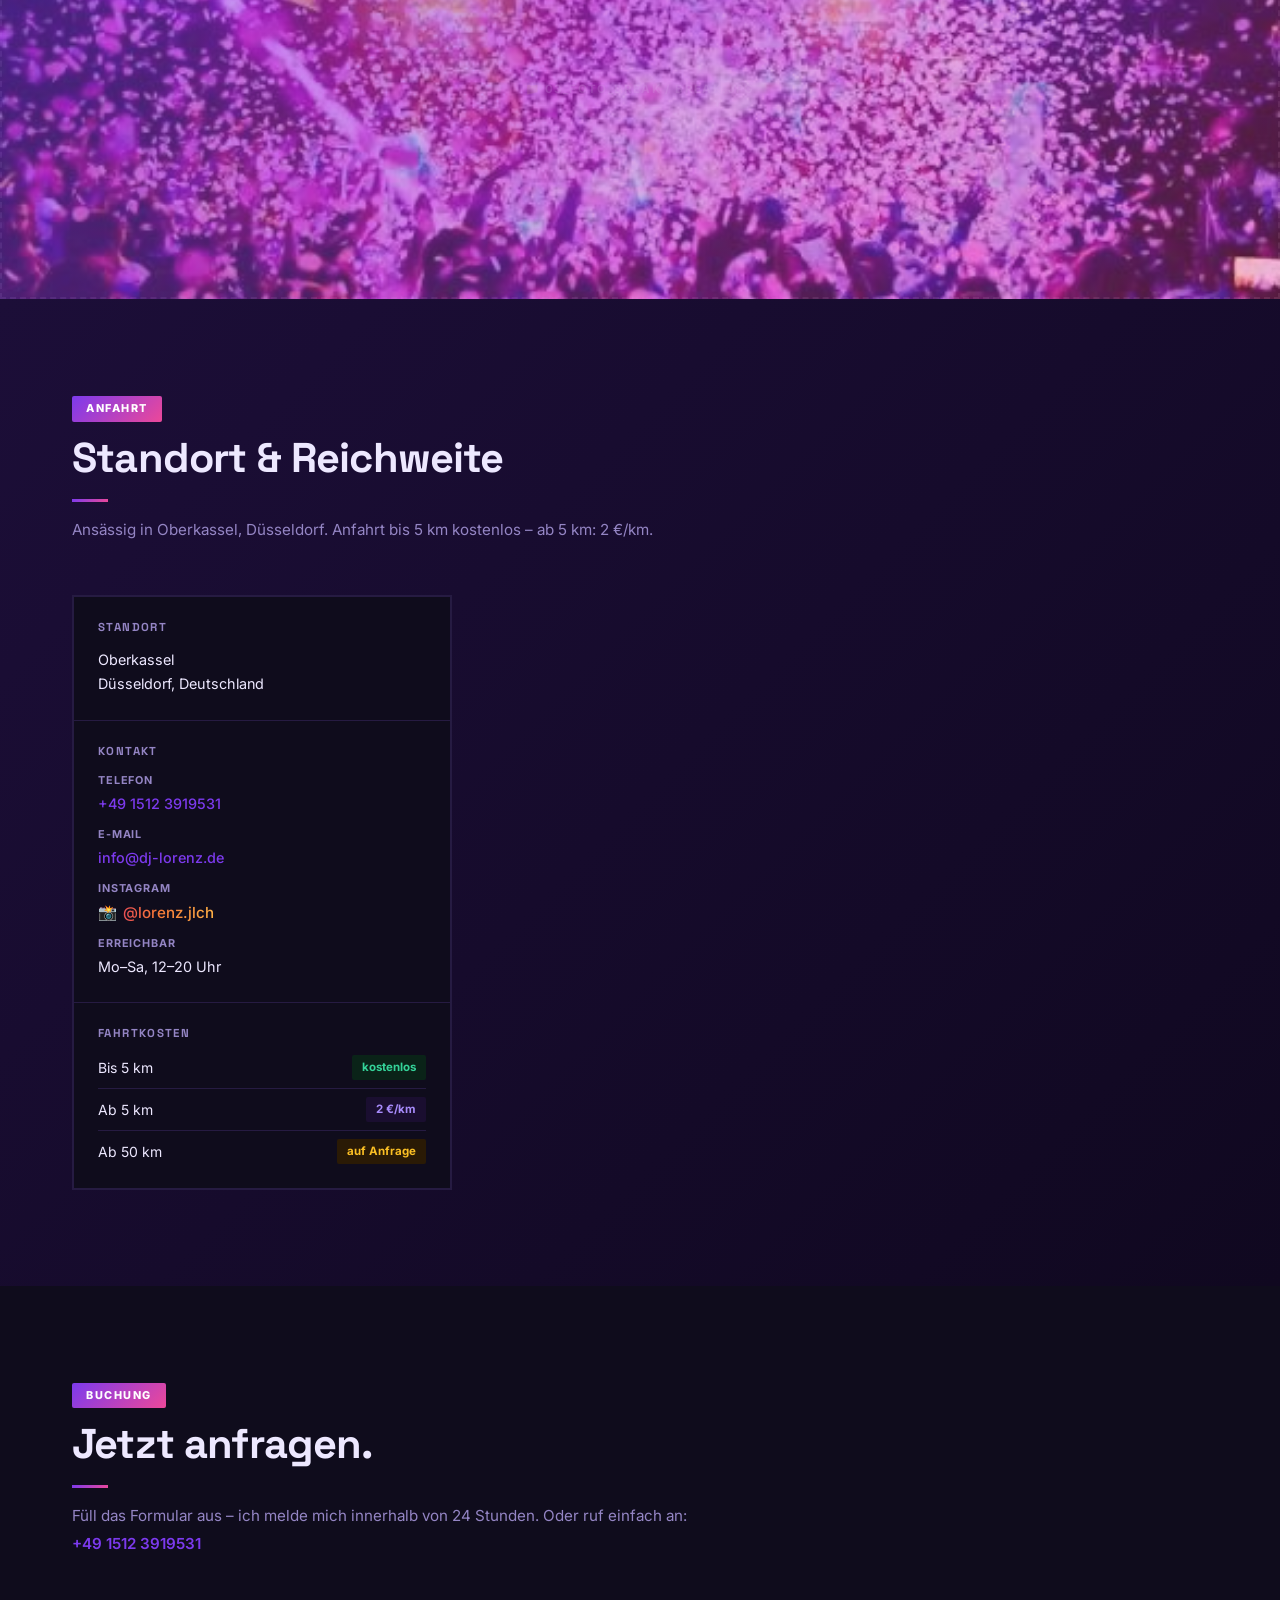
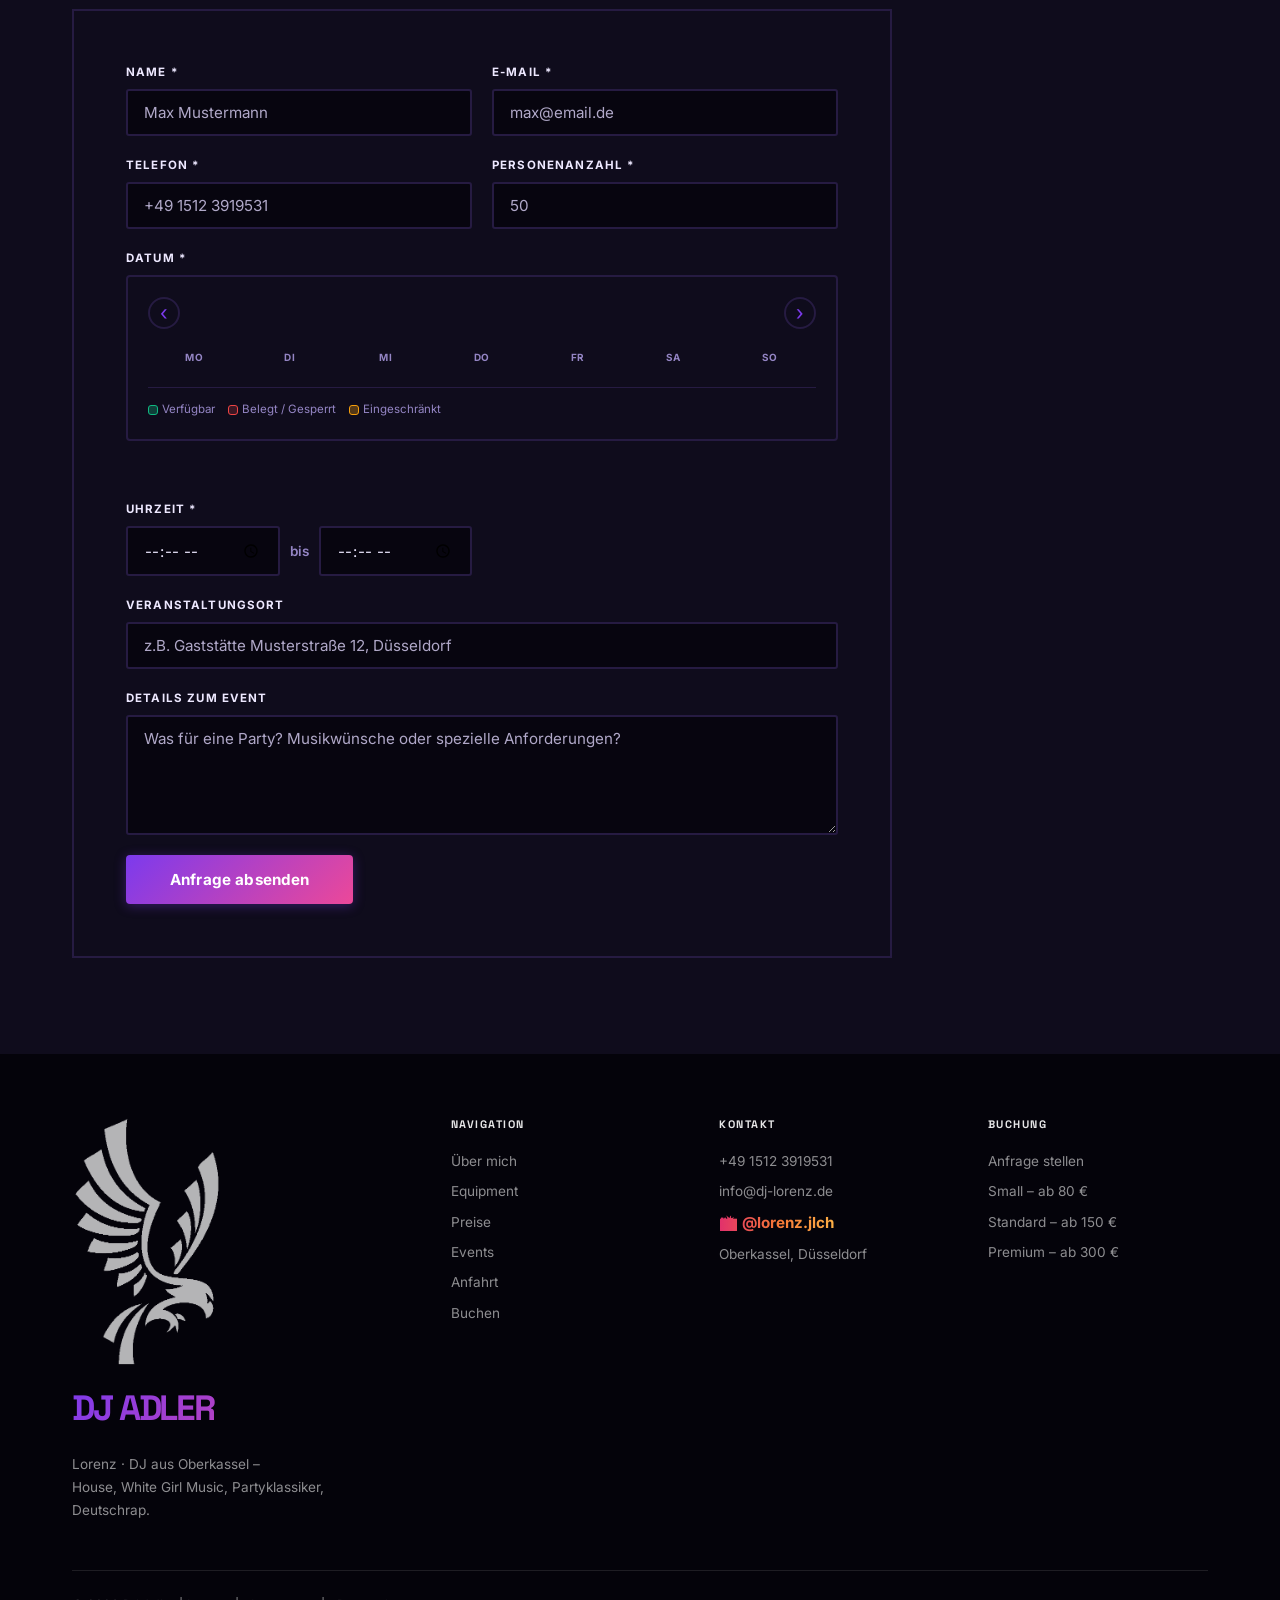
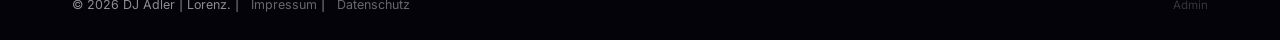
==== commit f309aa57: "Remove section eagle watermarks, fix phone number, style Instagram link - Remove all section eagle w" ====
--- a/index.html
+++ b/index.html
@@ -73,7 +73,7 @@
           </div>
           <div class="quick-item">
             <span class="quick-label">Telefon</span>
-            <a href="tel:+49123456789">+49 123 456789</a>
+            <a href="tel:+4915123919531">+49 1512 3919531</a>
           </div>
           <div class="quick-item">
             <span class="quick-label">Antwort</span>
@@ -112,7 +112,6 @@
 
   <!-- ── ÜBER MICH ── -->
   <section class="about" id="about">
-    <div class="section-eagle-wm" aria-hidden="true"><img src="05_GRAFIK_Adler/adler.png" alt="" onerror="this.style.display='none'"></div>
     <div class="container">
       <div class="section-header" data-reveal>
         <span class="section-tag">Über mich</span>
@@ -214,7 +213,6 @@
 
   <!-- ── PREISE ── -->
   <section class="preise" id="preise">
-    <div class="section-eagle-wm" aria-hidden="true"><img src="05_GRAFIK_Adler/adler.png" alt="" onerror="this.style.display='none'"></div>
     <div class="container">
       <div class="section-header" data-reveal>
         <span class="section-tag">Pakete</span>
@@ -243,7 +241,6 @@
         </div>
 
         <div class="preis-card preis-highlight" data-reveal data-reveal-delay="2">
-          <div class="preis-card-eagle" aria-hidden="true"><img src="05_GRAFIK_Adler/adler.png" alt="" onerror="this.style.display='none'"></div>
           <div class="preis-badge">Beliebt</div>
           <div class="preis-head">
             <h3>Standard</h3>
@@ -374,7 +371,7 @@
             <h3>Kontakt</h3>
             <p>
               <span class="contact-label">Telefon</span>
-              <a href="tel:+49123456789">+49 123 456789</a>
+              <a href="tel:+4915123919531">+49 1512 3919531</a>
             </p>
             <p>
               <span class="contact-label">E-Mail</span>
@@ -382,7 +379,9 @@
             </p>
             <p>
               <span class="contact-label">Instagram</span>
-              <a href="https://www.instagram.com/lorenz.jlch" target="_blank" rel="noopener">@lorenz.jlch</a>
+              <a href="https://www.instagram.com/lorenz.jlch" target="_blank" rel="noopener" class="insta-link">
+                <span class="insta-icon">📸</span> @lorenz.jlch
+              </a>
             </p>
             <p>
               <span class="contact-label">Erreichbar</span>
@@ -429,14 +428,13 @@
 
   <!-- ── BUCHUNG ── -->
   <section class="booking" id="booking">
-    <div class="section-eagle-wm" aria-hidden="true"><img src="05_GRAFIK_Adler/adler.png" alt="" onerror="this.style.display='none'"></div>
     <div class="container">
       <div class="section-header" data-reveal>
         <span class="section-tag">Buchung</span>
         <h2>Jetzt anfragen.</h2>
         <p class="section-sub">
           Füll das Formular aus – ich melde mich innerhalb von 24 Stunden.
-          Oder ruf einfach an: <a href="tel:+49123456789">+49 123 456789</a>
+          Oder ruf einfach an: <a href="tel:+4915123919531">+49 1512 3919531</a>
         </p>
       </div>
       <form class="booking-form" id="booking-form" novalidate data-reveal data-reveal-delay="1">
@@ -451,7 +449,7 @@
           </div>
           <div class="form-group">
             <label for="phone">Telefon *</label>
-            <input type="tel" id="phone" name="phone" placeholder="+49 123 456789" required>
+            <input type="tel" id="phone" name="phone" placeholder="+49 1512 3919531" required>
           </div>
           <div class="form-group">
             <label for="guest_count">Personenanzahl *</label>
@@ -533,9 +531,9 @@
         <div class="footer-col">
           <h4>Kontakt</h4>
           <ul>
-            <li><a href="tel:+49123456789">+49 123 456789</a></li>
+            <li><a href="tel:+4915123919531">+49 1512 3919531</a></li>
             <li><a href="mailto:info@dj-lorenz.de">info@dj-lorenz.de</a></li>
-            <li><a href="https://www.instagram.com/lorenz.jlch" target="_blank" rel="noopener">Instagram: @lorenz.jlch</a></li>
+            <li><a href="https://www.instagram.com/lorenz.jlch" target="_blank" rel="noopener" class="insta-link">📸 @lorenz.jlch</a></li>
             <li>Oberkassel, Düsseldorf</li>
           </ul>
         </div>
--- a/style.css
+++ b/style.css
@@ -473,6 +473,26 @@
 }
 
 .fact-val { color: var(--text); }
+
+/* Instagram Link – auffällig */
+.insta-link {
+  display: inline-flex;
+  align-items: center;
+  gap: 6px;
+  font-weight: 700;
+  font-size: 0.95rem;
+  background: linear-gradient(90deg, #E1306C, #F77737, #FCAF45);
+  -webkit-background-clip: text;
+  -webkit-text-fill-color: transparent;
+  background-clip: text;
+  text-decoration: none;
+  transition: filter 0.2s ease;
+}
+.insta-link:hover {
+  filter: brightness(1.2) drop-shadow(0 0 8px rgba(225,48,108,.6));
+  text-decoration: none;
+}
+.insta-icon { -webkit-text-fill-color: initial; }
 
 /* === EQUIPMENT === */
 .equipment { background: var(--white); }
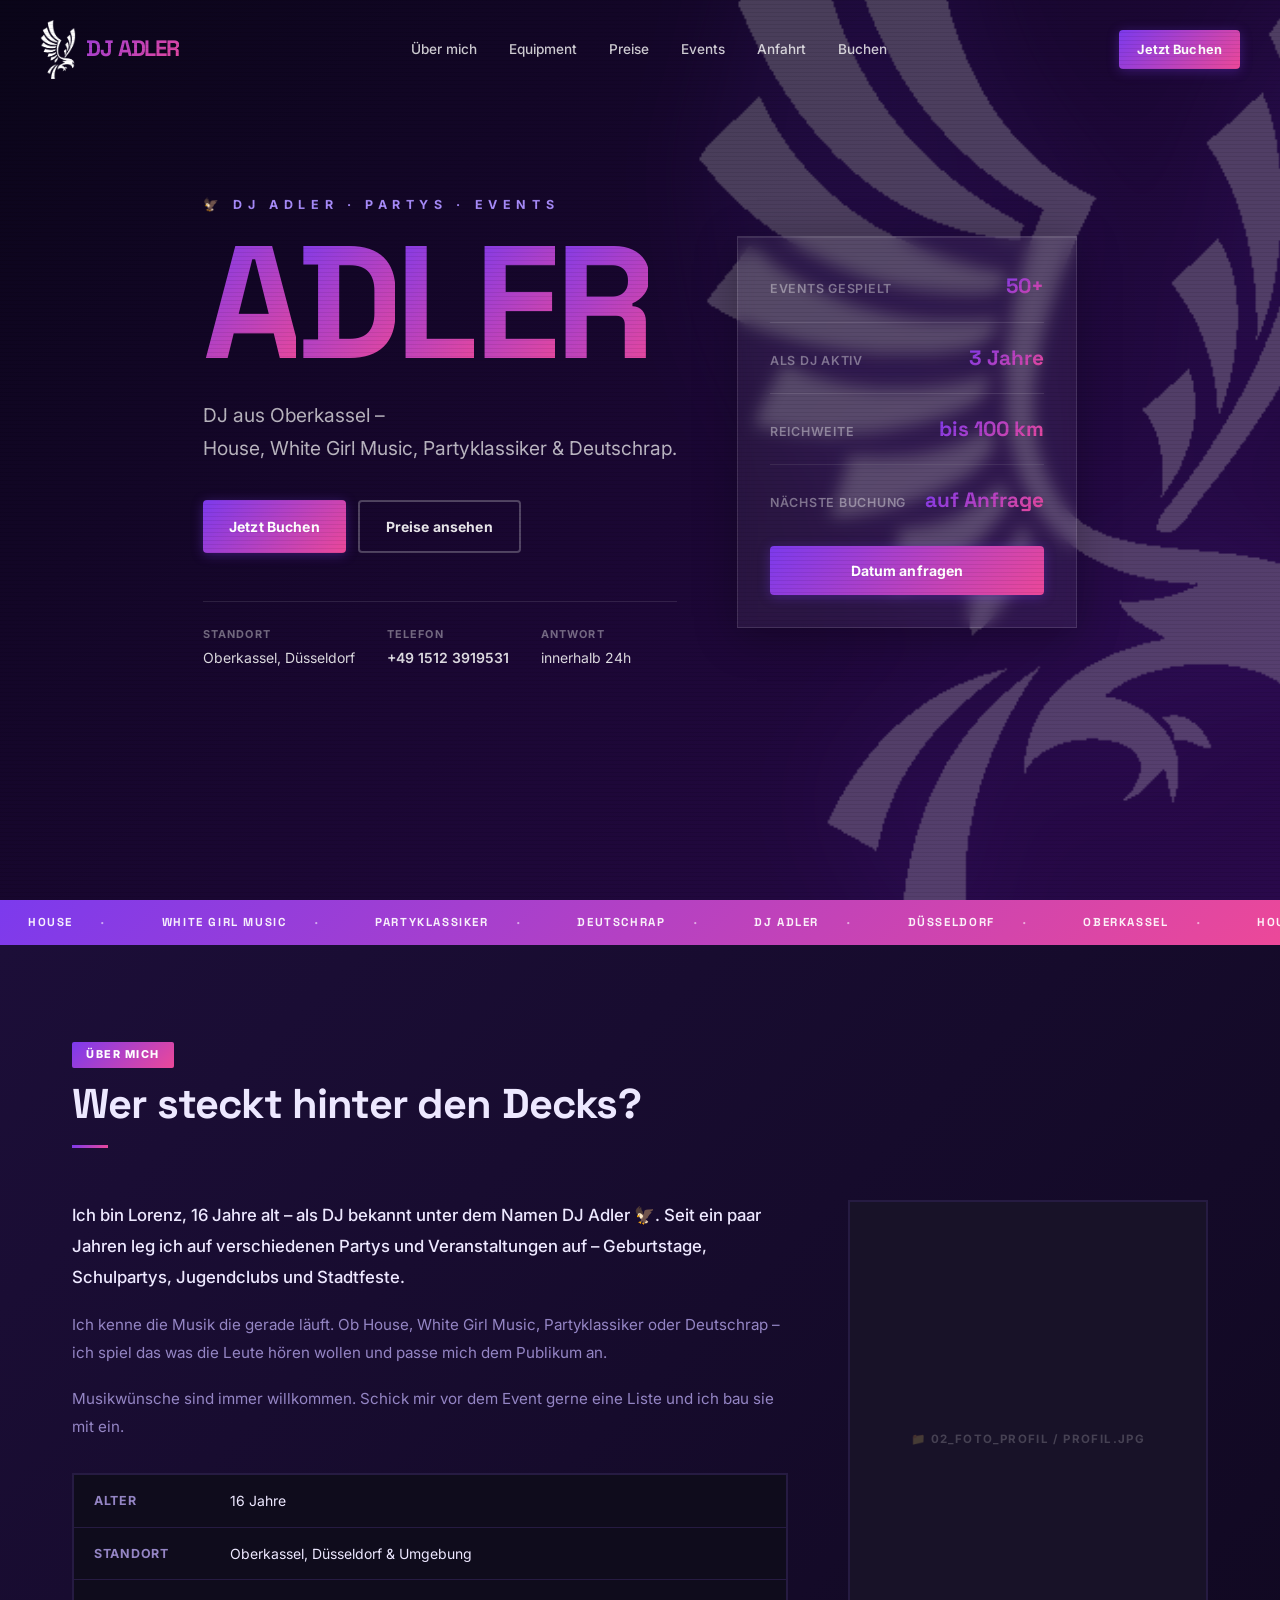
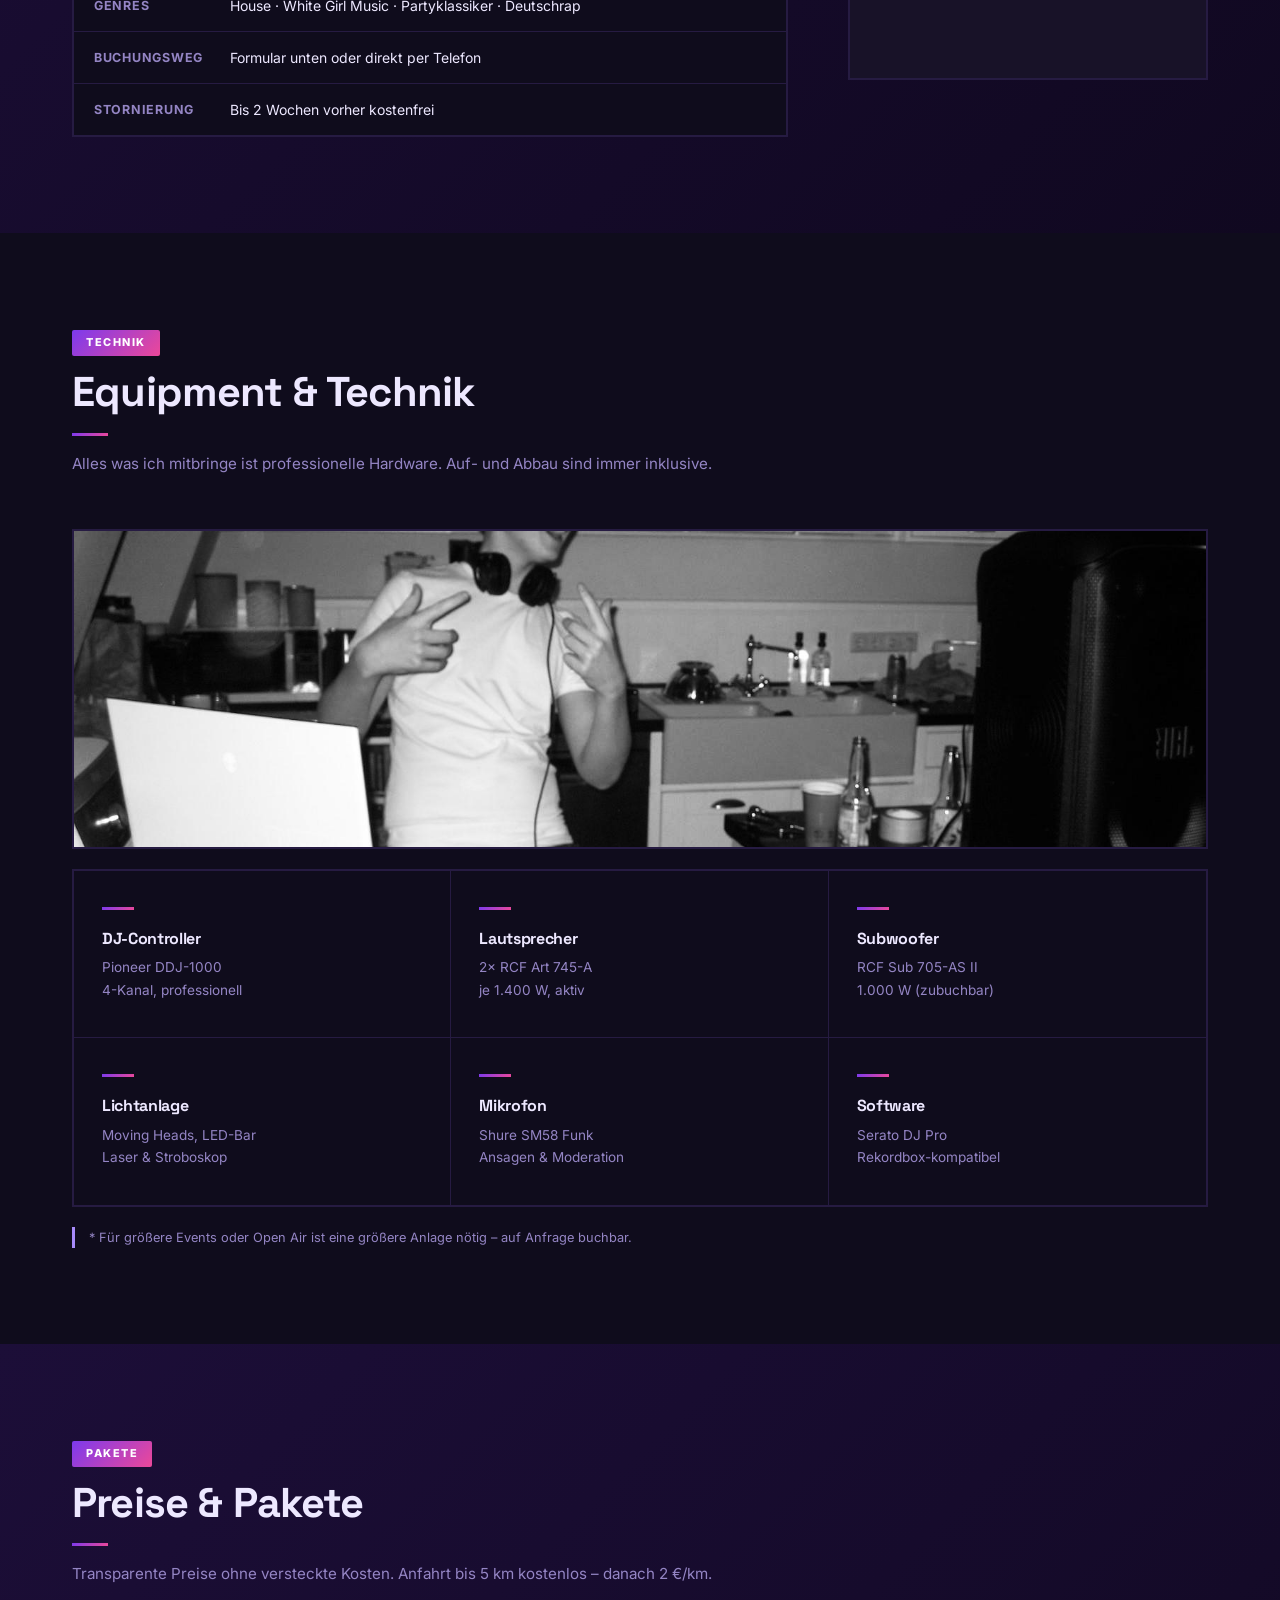
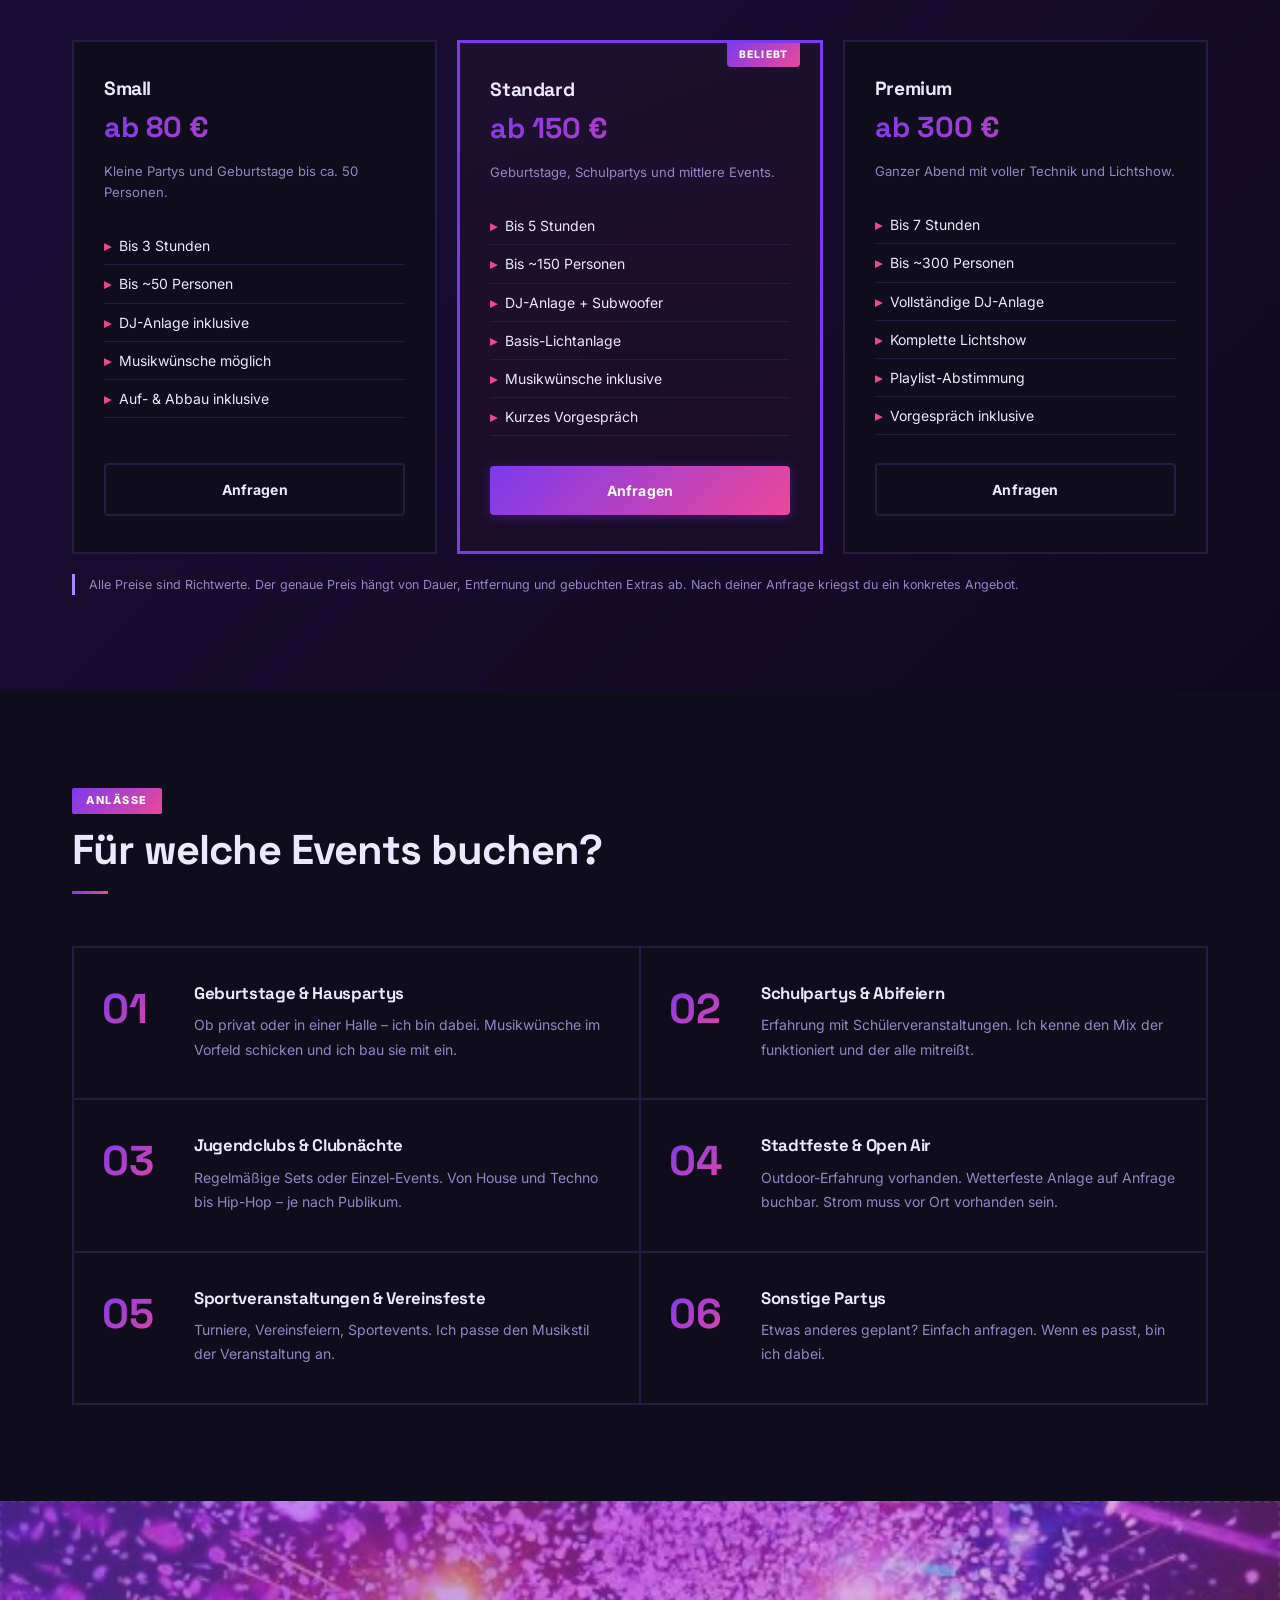
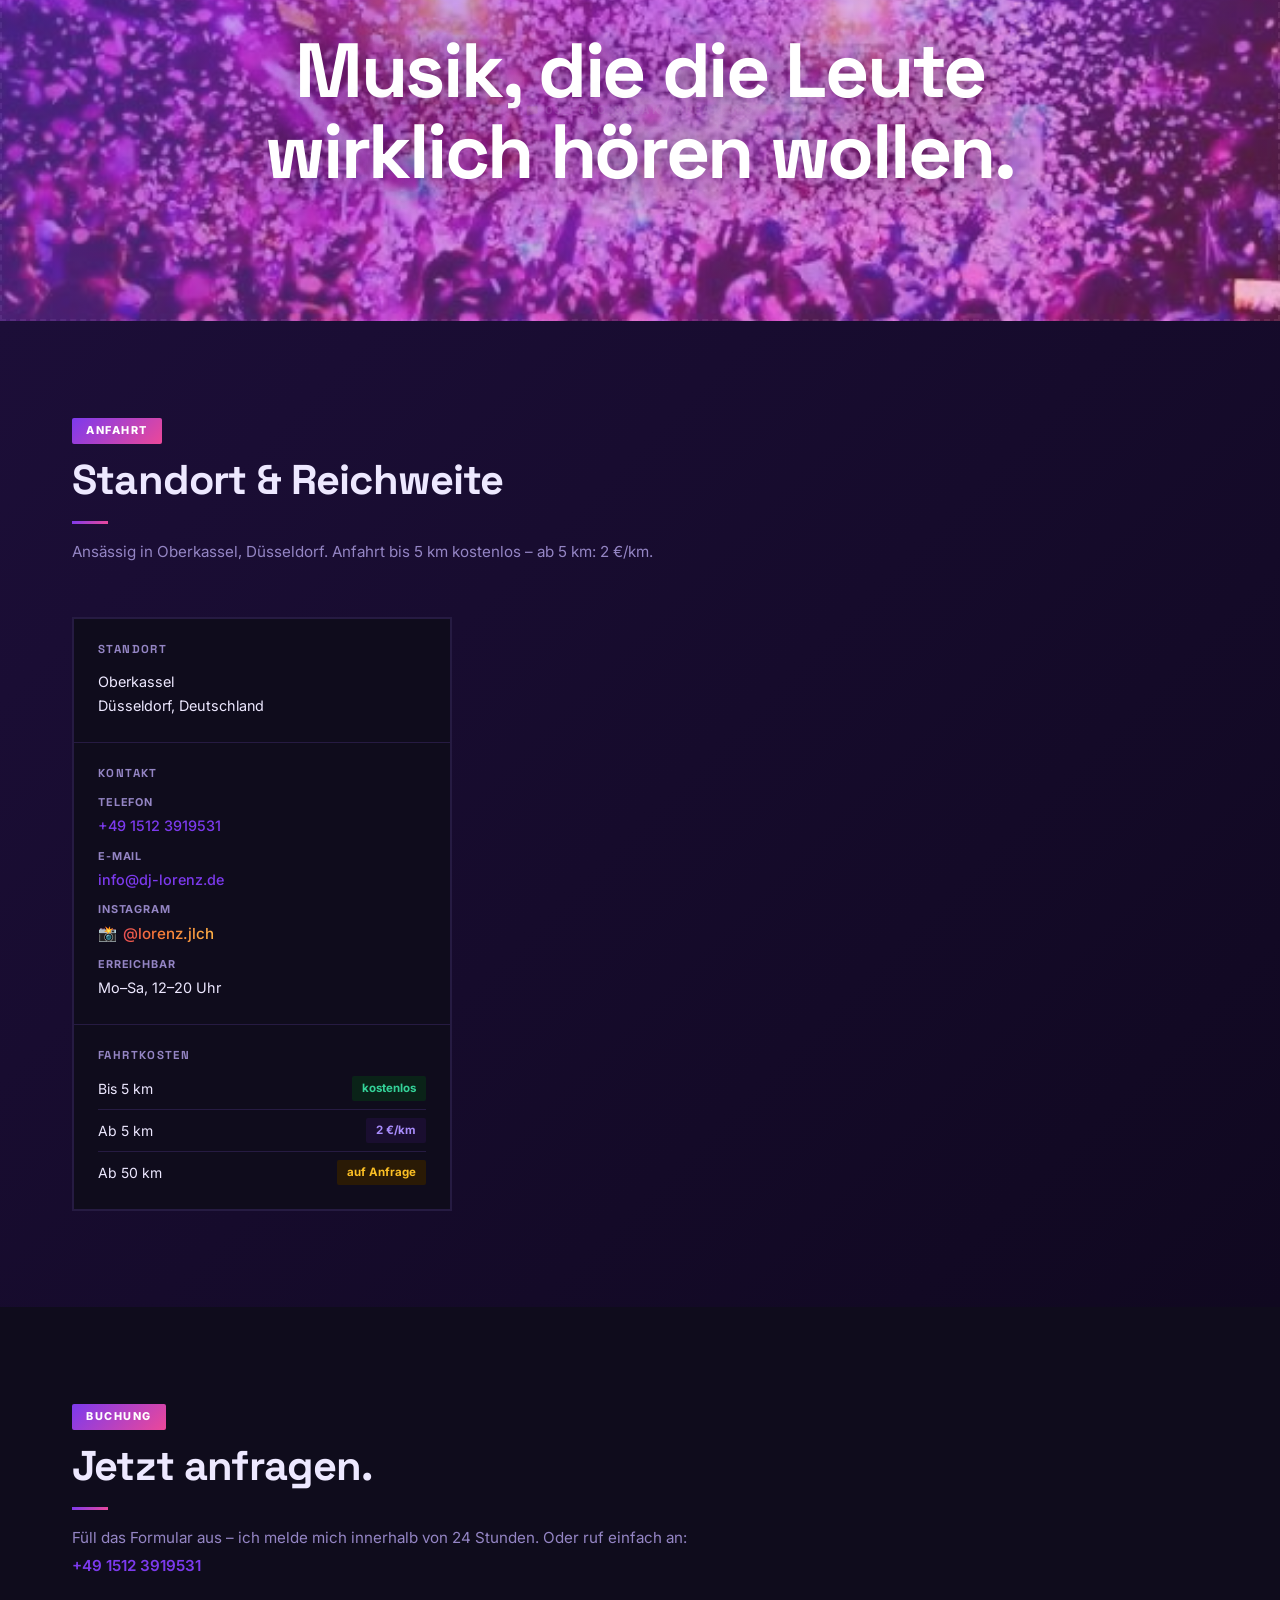
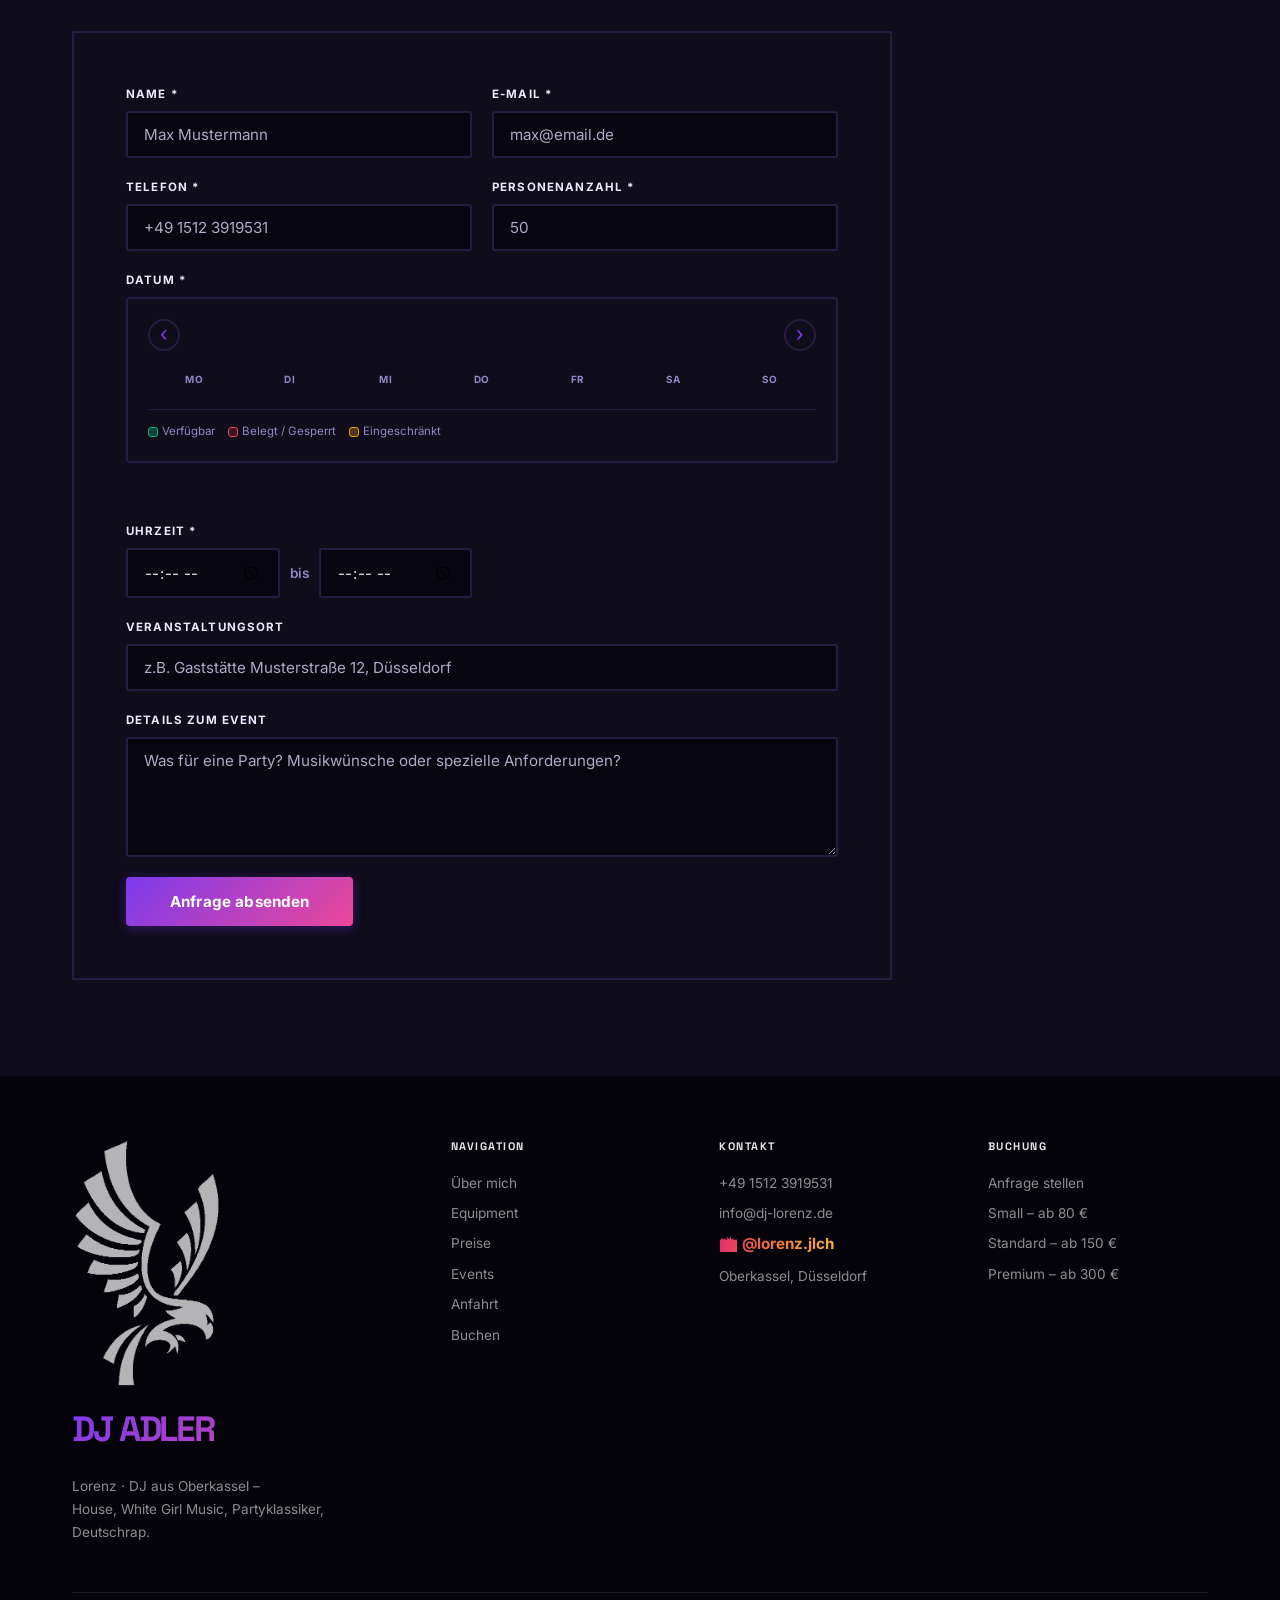
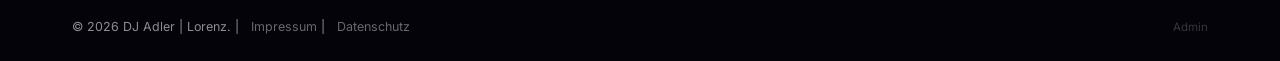
==== commit eaf12798: "Add genre ticker + photo-break statement, remove gaudy effects - Scrolling genre marquee band below " ====
--- a/index.html
+++ b/index.html
@@ -110,6 +110,13 @@
     </div>
   </section>
 
+  <!-- ── GENRE TICKER ── -->
+  <div class="marquee-band" aria-hidden="true">
+    <div class="marquee-track">
+      <span>House</span><span>White Girl Music</span><span>Partyklassiker</span><span>Deutschrap</span><span>DJ Adler</span><span>Düsseldorf</span><span>Oberkassel</span><span>House</span><span>White Girl Music</span><span>Partyklassiker</span><span>Deutschrap</span><span>DJ Adler</span><span>Düsseldorf</span><span>Oberkassel</span>
+    </div>
+  </div>
+
   <!-- ── ÜBER MICH ── -->
   <section class="about" id="about">
     <div class="container">
@@ -348,6 +355,9 @@
     <img src="03_FOTO_Break/break.jpg" alt="Atmosphäre – DJ Adler" class="photo-break-img" onerror="this.style.display='none'">
     <div class="photo-break-placeholder">📁 03_FOTO_Break / break.jpg</div>
     <div class="photo-break-overlay"></div>
+    <div class="photo-break-text">
+      <strong>Musik, die die Leute wirklich hören wollen.</strong>
+    </div>
   </div>
 
   <!-- ── ANFAHRT ── -->
--- a/style.css
+++ b/style.css
@@ -39,6 +39,22 @@
   overflow-x: hidden;
   line-height: 1.65;
   font-size: 15px;
+}
+
+/* Subtile Scanlines – gibt Tiefe ohne Neon-Look */
+body::after {
+  content: '';
+  position: fixed;
+  inset: 0;
+  z-index: 9998;
+  pointer-events: none;
+  background: repeating-linear-gradient(
+    0deg,
+    transparent,
+    transparent 3px,
+    rgba(0,0,0,.07) 3px,
+    rgba(0,0,0,.07) 4px
+  );
 }
 
 h1, h2, h3, h4 {
@@ -371,25 +387,63 @@
   .navbar:not(.scrolled) .nav-links a:hover { color: white; }
 }
 
-/* ── ADLER-WASSERZEICHEN FÜR SECTIONS ── */
-.section-eagle-wm {
+/* ── GENRE TICKER / MARQUEE ── */
+.marquee-band {
+  background: var(--gradient);
+  overflow: hidden;
+  padding: 13px 0;
+  user-select: none;
+}
+.marquee-track {
+  display: flex;
+  width: max-content;
+  animation: marqueeScroll 28s linear infinite;
+}
+.marquee-track span {
+  white-space: nowrap;
+  padding: 0 28px;
+  font-family: 'Space Grotesk', sans-serif;
+  font-weight: 800;
+  text-transform: uppercase;
+  letter-spacing: 0.14em;
+  font-size: 0.72rem;
+  color: rgba(255,255,255,.92);
+}
+.marquee-track span::after {
+  content: '·';
+  padding-left: 28px;
+  opacity: 0.6;
+}
+@keyframes marqueeScroll {
+  from { transform: translateX(0); }
+  to   { transform: translateX(-50%); }
+}
+
+/* ── FOTO-BREAK TEXT ── */
+.photo-break { position: relative; }
+.photo-break-text {
   position: absolute;
+  inset: 0;
+  display: flex;
+  align-items: center;
+  justify-content: center;
+  padding: 0 32px;
+  text-align: center;
   pointer-events: none;
-  z-index: 0;
-}
-.section-eagle-wm img {
-  width: 100%; height: auto; display: block;
-  filter: invert(1) sepia(1) saturate(8) hue-rotate(248deg) brightness(2.5);
+}
+.photo-break-text strong {
+  font-family: 'Space Grotesk', sans-serif;
+  font-size: clamp(1.8rem, 6vw, 5rem);
+  font-weight: 900;
+  color: white;
+  letter-spacing: -0.03em;
+  line-height: 1.05;
+  text-shadow: 0 2px 40px rgba(0,0,0,.6);
+  max-width: 900px;
 }
 
 /* === ÜBER MICH === */
-.about { background: var(--gradient-soft); position: relative; overflow: hidden; }
-.about .container { position: relative; z-index: 1; }
-.about > .section-eagle-wm {
-  right: -60px; bottom: -40px;
-  width: 440px; opacity: 0.05;
-  transform: rotate(10deg);
-}
+.about { background: var(--gradient-soft); }
 
 .about-grid {
   display: grid;
@@ -544,13 +598,7 @@
 }
 
 /* === PREISE === */
-.preise { background: var(--gradient-soft); position: relative; overflow: hidden; }
-.preise .container { position: relative; z-index: 1; }
-.preise > .section-eagle-wm {
-  left: -80px; top: 50%;
-  transform: translateY(-50%) rotate(-10deg);
-  width: 500px; opacity: 0.05;
-}
+.preise { background: var(--gradient-soft); }
 
 .preise-grid {
   display: grid;
@@ -911,13 +959,7 @@
 .foto-slot-wide { grid-column: span 2; }
 
 /* === BUCHUNG === */
-.booking { background: var(--white); position: relative; overflow: hidden; }
-.booking .container { position: relative; z-index: 1; }
-.booking > .section-eagle-wm {
-  right: -70px; bottom: -30px;
-  width: 420px; opacity: 0.04;
-  transform: rotate(5deg);
-}
+.booking { background: var(--white); }
 
 .booking .section-sub a { color: var(--purple); font-weight: 600; }
 
@@ -1290,38 +1332,17 @@
   transition: transform 0.25s ease, box-shadow 0.25s ease, border-color 0.25s ease;
 }
 .preis-card:hover {
-  transform: translateY(-6px);
-  box-shadow: 0 16px 44px rgba(124,58,237,.2);
+  transform: translateY(-5px);
+  box-shadow: 0 14px 40px rgba(0,0,0,.35);
   border-color: var(--purple-light);
-}
-@keyframes cardGlow {
-  0%, 100% { box-shadow: 0 0 0 0 rgba(124,58,237,0), 0 8px 30px rgba(124,58,237,.1); }
-  50%       { box-shadow: 0 0 28px 4px rgba(124,58,237,.22), 0 8px 50px rgba(236,72,153,.15); }
 }
 .preis-highlight {
   background: linear-gradient(160deg, #1E1030 0%, #1A0D28 100%);
-  animation: cardGlow 4s ease-in-out infinite;
 }
 .preis-highlight:hover {
-  box-shadow: 0 20px 56px rgba(124,58,237,.35) !important;
+  box-shadow: 0 18px 50px rgba(124,58,237,.2) !important;
   border-color: var(--purple) !important;
 }
-
-/* Inner eagle on highlight card */
-.preis-card-eagle {
-  position: absolute;
-  bottom: -20px; right: -20px;
-  width: 140px;
-  opacity: 0.09;
-  pointer-events: none;
-  z-index: 0;
-  transform: rotate(12deg);
-}
-.preis-card-eagle img {
-  width: 100%; height: auto; display: block;
-  filter: invert(1) sepia(1) saturate(8) hue-rotate(248deg) brightness(2.5);
-}
-.preis-card > *:not(.preis-card-eagle) { position: relative; z-index: 1; }
 
 /* ── EVENT ITEMS ── */
 .event-item {
@@ -1488,11 +1509,7 @@
 /* Nav-Adler */
 .nav-eagle {
   width: 36px; height: auto; flex-shrink: 0;
-  filter: invert(1) sepia(1) saturate(8) hue-rotate(248deg) brightness(2.5) drop-shadow(0 0 8px rgba(124,58,237,.9));
-  transition: filter 0.3s ease;
-}
-.nav-eagle:hover {
-  filter: invert(1) sepia(1) saturate(10) hue-rotate(248deg) brightness(3) drop-shadow(0 0 16px rgba(236,72,153,1));
+  filter: invert(1) sepia(1) saturate(8) hue-rotate(248deg) brightness(2.5);
 }
 
 /* Hero-Adler – großes dekoratives Hintergrundelement */
